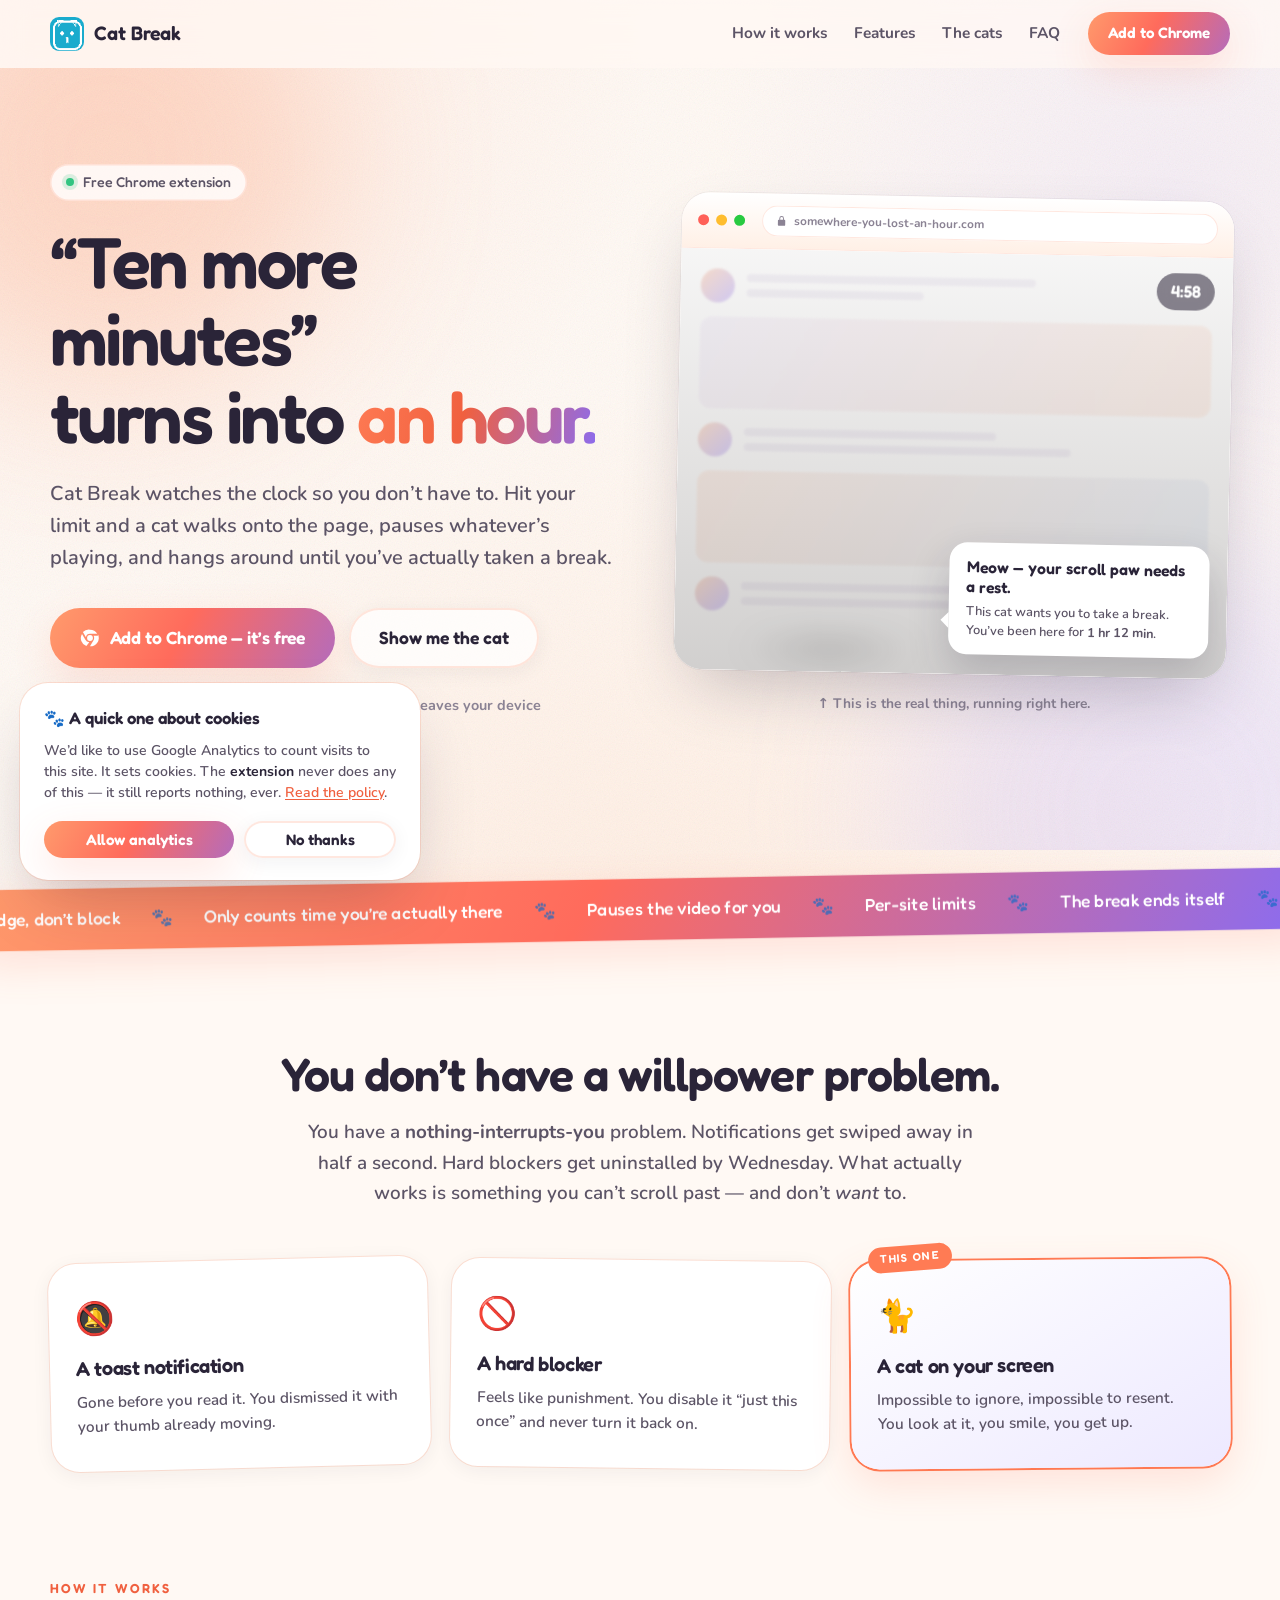
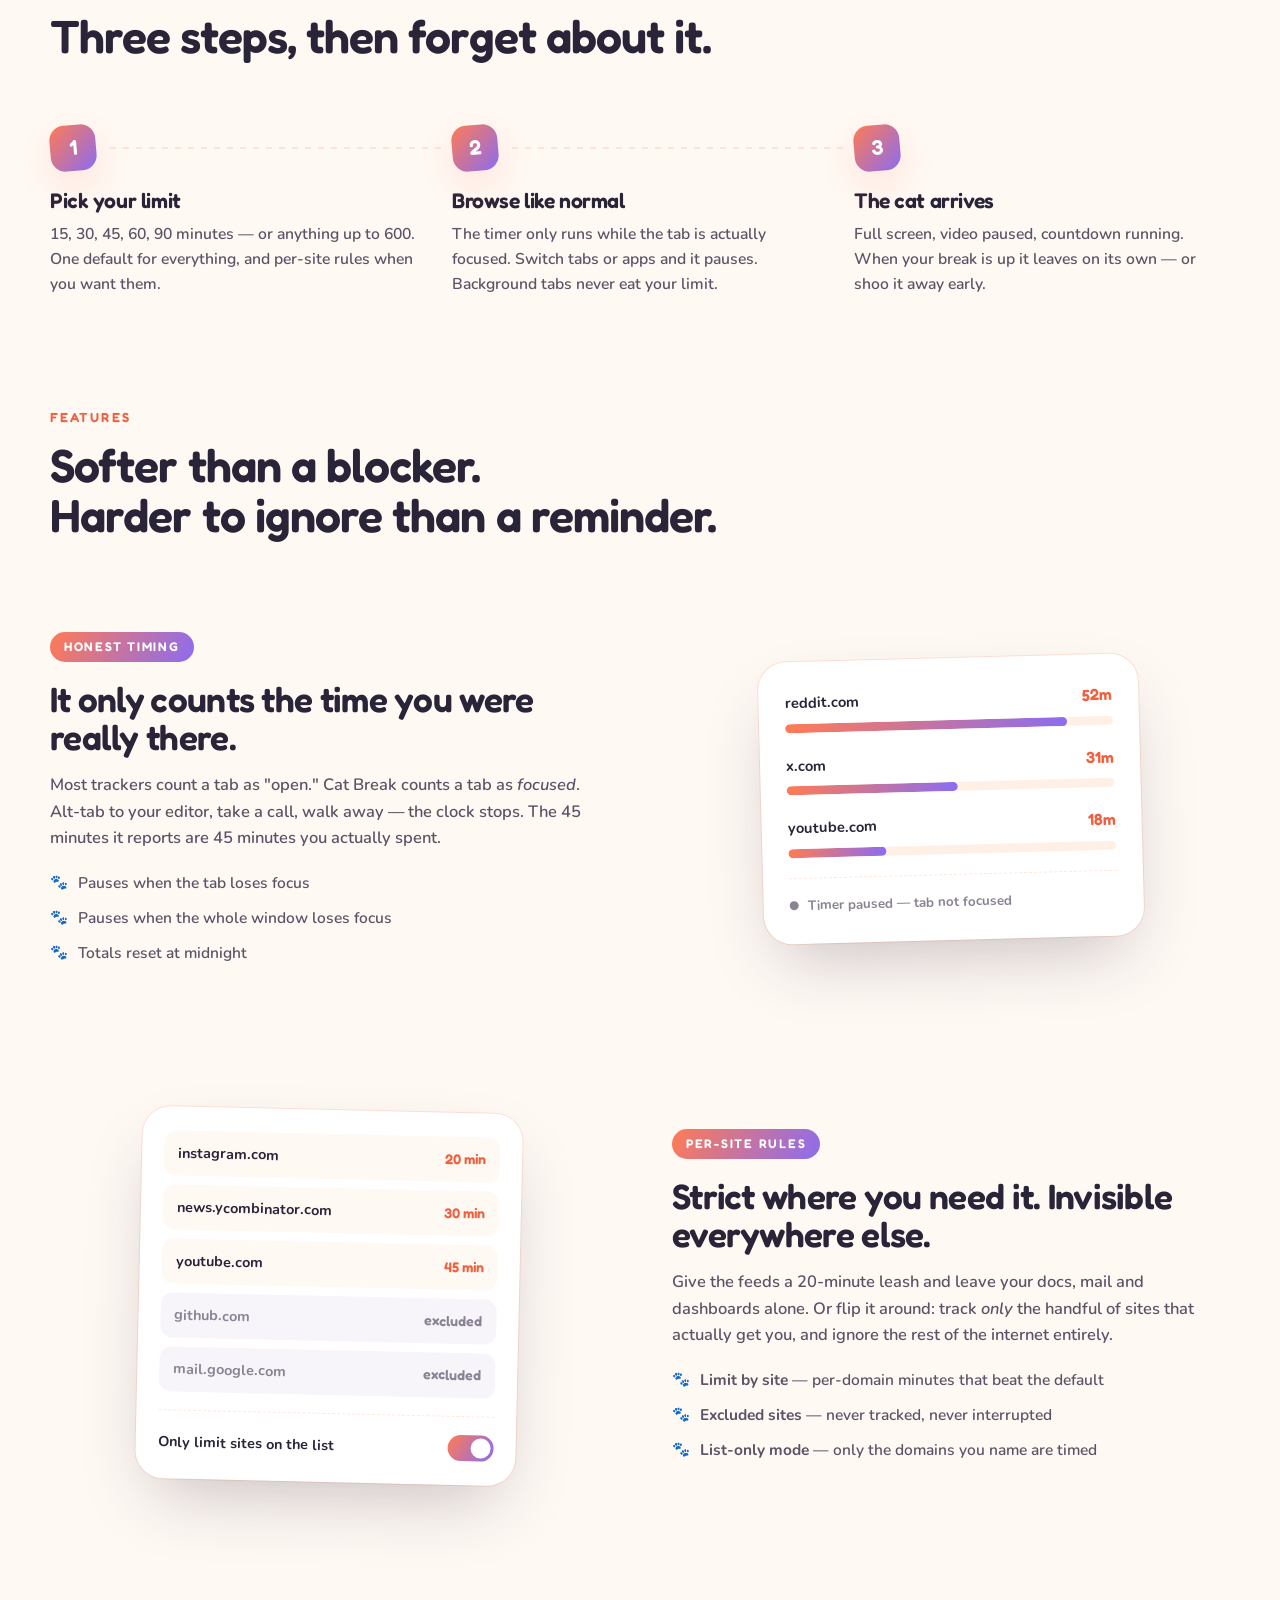
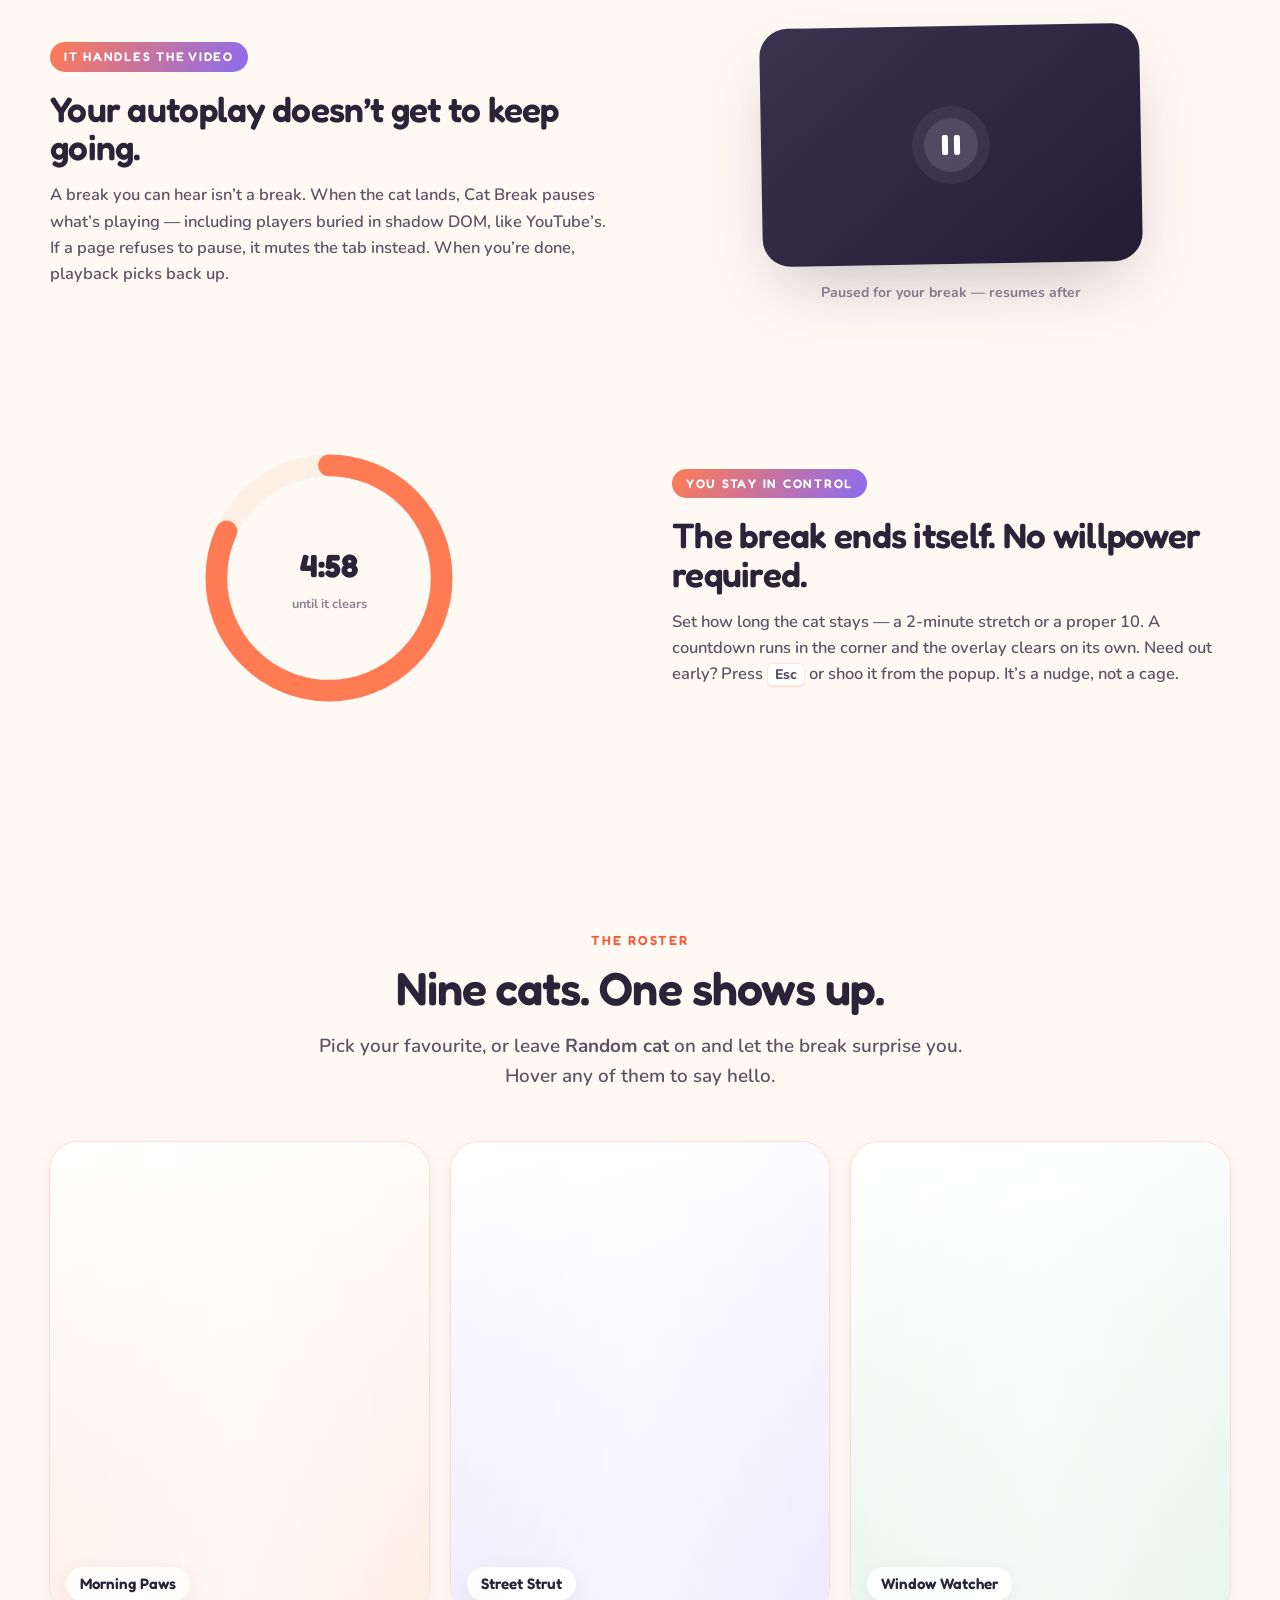
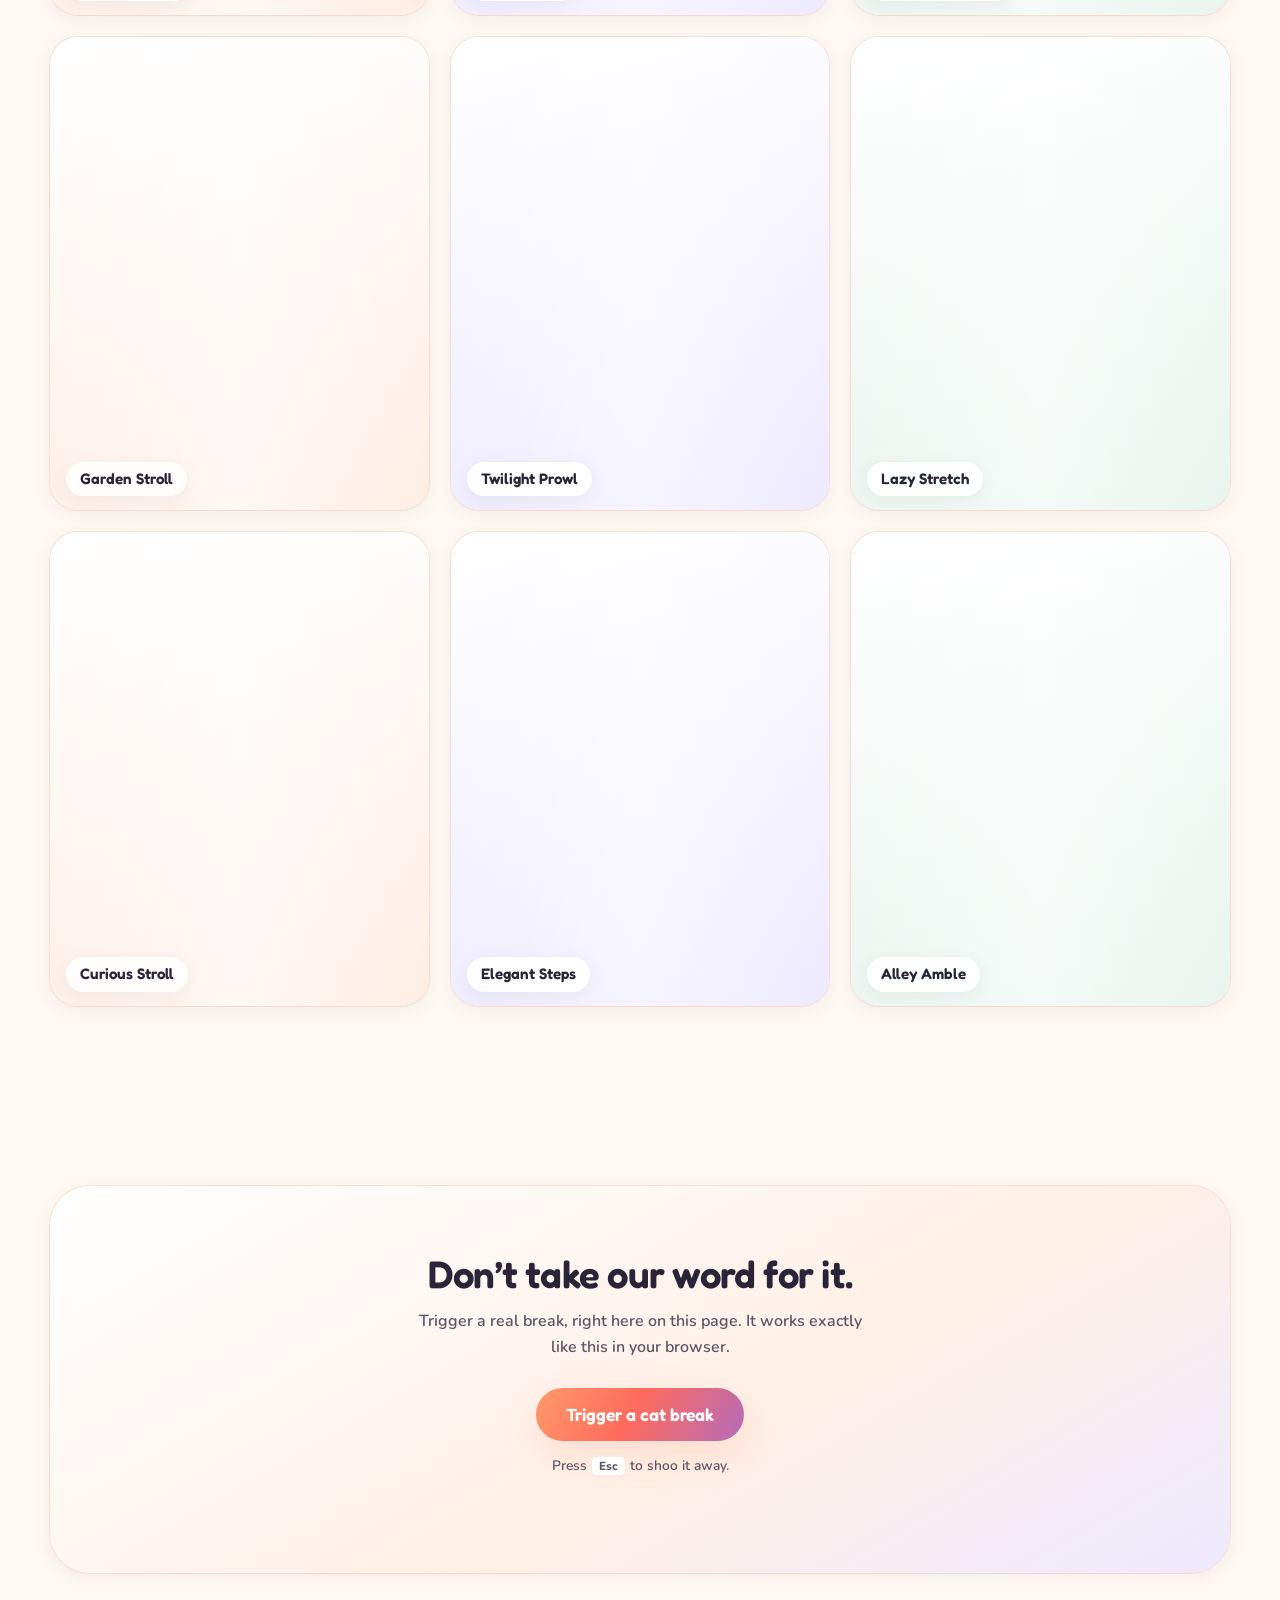
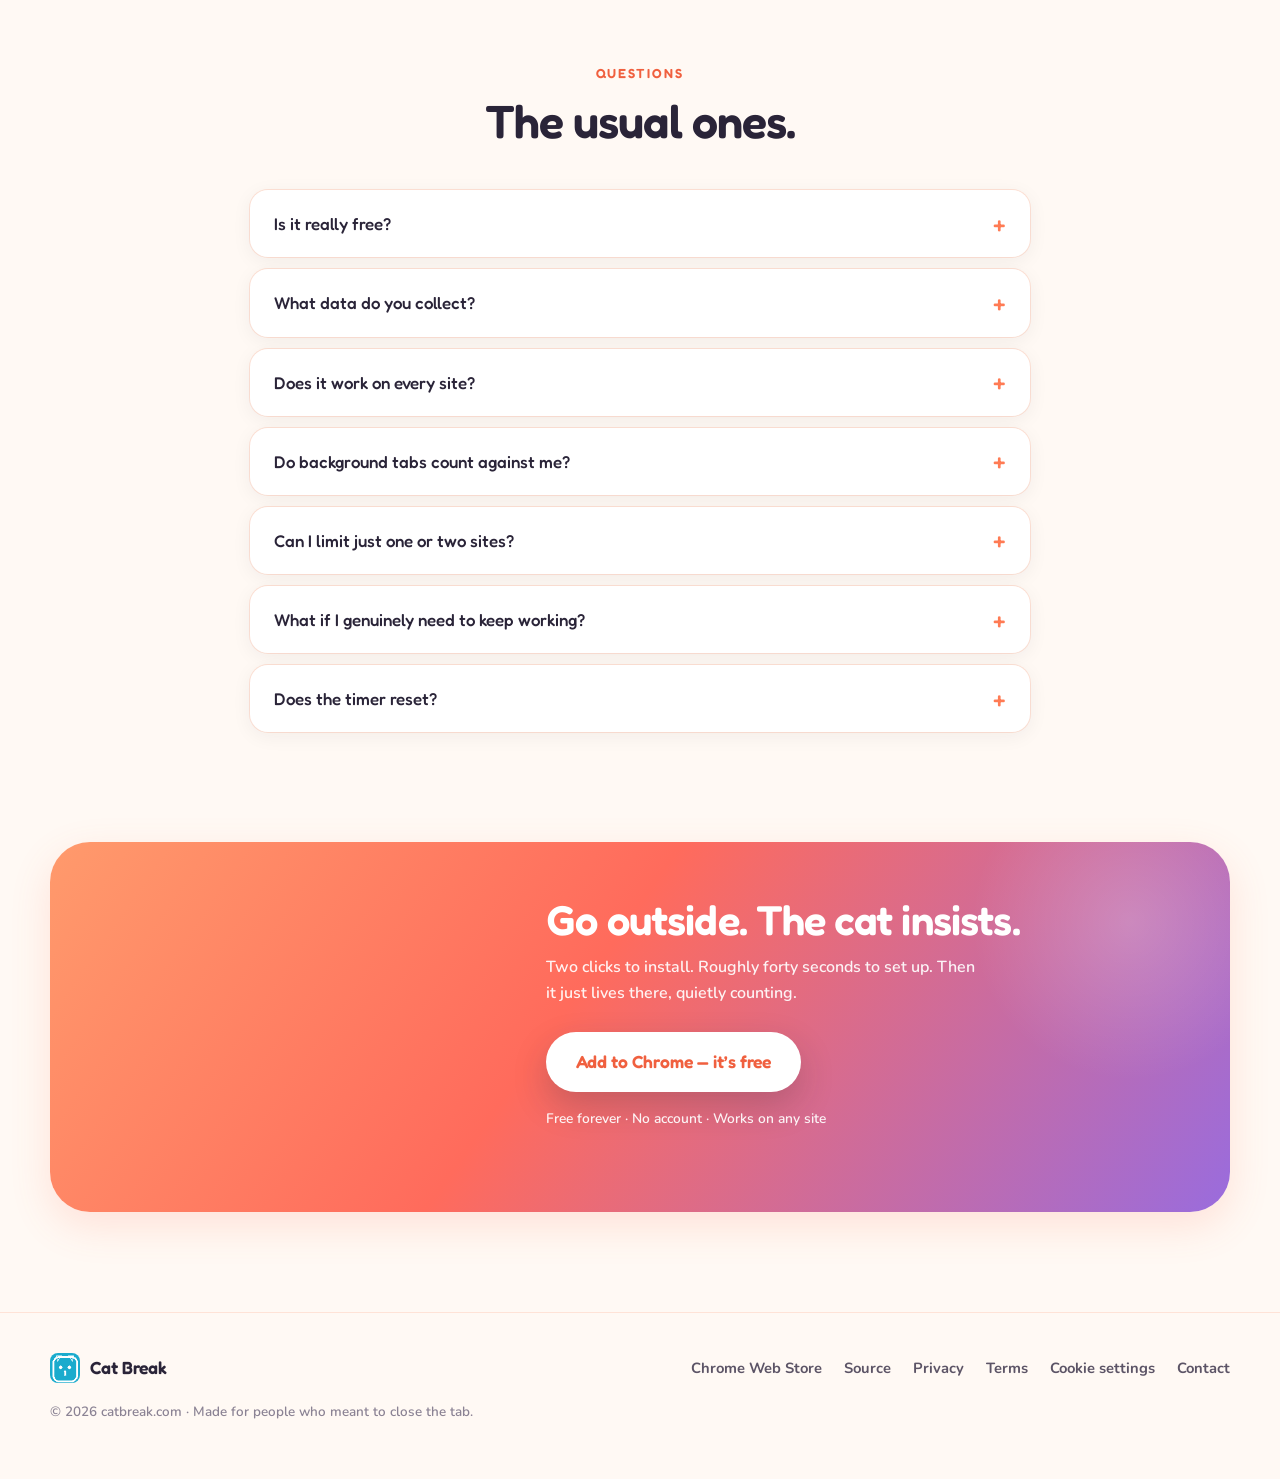
==== website/index.html @ a41430d1 "feat(website): gate Google Analytics behind cookie consent GA no longer loads on page load. consent." ====
<!DOCTYPE html>
<html lang="en">
<head>
<meta charset="utf-8" />
<meta name="viewport" content="width=device-width, initial-scale=1" />
<title>Cat Break — a cat interrupts your doomscroll</title>
<meta name="description" content="Free Chrome extension. When you've been on a site too long, a cat walks onto the page, pauses the video, and stays until you've taken a real break. No account, no ads, nothing leaves your device." />
<!-- www is the host that serves 200; the apex 308-redirects to it. Canonical and
     og:url must name the URL that actually resolves, or the signals split. -->
<link rel="canonical" href="https://www.catbreak.com/" />

<meta property="og:type" content="website" />
<meta property="og:url" content="https://www.catbreak.com/" />
<meta property="og:site_name" content="Cat Break" />
<meta property="og:title" content="Cat Break — a cat interrupts your doomscroll" />
<meta property="og:description" content="Hit your time limit and a cat takes over the tab. Works on any site, not just social. Free Chrome extension. Nothing leaves your device." />
<meta property="og:image" content="https://www.catbreak.com/og.jpg" />
<meta property="og:image:width" content="1200" />
<meta property="og:image:height" content="630" />
<meta property="og:image:alt" content="A cat standing in a browser window asking you to take a break." />
<meta name="twitter:card" content="summary_large_image" />
<meta name="twitter:title" content="Cat Break — a cat interrupts your doomscroll" />
<meta name="twitter:description" content="Hit your time limit and a cat takes over the tab. Works on any site, not just social." />
<meta name="twitter:image" content="https://www.catbreak.com/og.jpg" />

<link rel="icon" href="icons/icon-32.png" sizes="32x32" />
<link rel="icon" href="icons/icon-128.png" sizes="128x128" />
<link rel="apple-touch-icon" href="icons/icon-128.png" />

<link rel="preconnect" href="https://fonts.googleapis.com" />
<link rel="preconnect" href="https://fonts.gstatic.com" crossorigin />
<link rel="preconnect" href="https://pozytitruvcthhfvpqic.supabase.co" crossorigin />
<link href="https://fonts.googleapis.com/css2?family=Fredoka:wght@400;500;600;700&family=Nunito:ital,wght@0,400;0,600;0,700;0,800;1,600&display=swap" rel="stylesheet" />
<link rel="stylesheet" href="styles.css" />

<!-- Google Analytics is loaded by consent.js, and ONLY after the visitor allows it.
     Nothing is set on first paint. Measures catbreak.com only — the extension
     still reports nothing anywhere. See privacy.html. -->
<script src="consent.js"></script>

<script type="application/ld+json">
{
  "@context": "https://schema.org",
  "@type": "SoftwareApplication",
  "name": "Cat Break",
  "alternateName": "Cat Break — Website Time Limit",
  "applicationCategory": "BrowserApplication",
  "applicationSubCategory": "Productivity",
  "operatingSystem": "Chrome",
  "description": "Free Chrome extension that tracks active time per website and plays a full-screen cat video when you reach your limit. Unlike social-media-only blockers, Cat Break works on any http or https site, with per-site time limits, exclusions, and a list-only mode. No account, no ads, and no data leaves your device.",
  "url": "https://www.catbreak.com/",
  "downloadUrl": "https://chromewebstore.google.com/detail/cat-break/lnmigkmapjkmfpnjlhnmdkihpnlihagh",
  "installUrl": "https://chromewebstore.google.com/detail/cat-break/lnmigkmapjkmfpnjlhnmdkihpnlihagh",
  "isAccessibleForFree": true,
  "license": "https://opensource.org/licenses/MIT",
  "featureList": [
    "Works on any http or https website, not only social media",
    "Per-site time limits that override the global default",
    "Excluded sites that are never tracked or interrupted",
    "List-only mode — time just the domains you name",
    "Counts only active, focused tab time",
    "Pauses playing video, including shadow-DOM players like YouTube",
    "Auto-dismissing break with an on-screen countdown",
    "Nine cat videos with an optional random cat per break"
  ],
  "offers": { "@type": "Offer", "price": "0", "priceCurrency": "USD" }
}
</script>

<script type="application/ld+json">
{
  "@context": "https://schema.org",
  "@type": "FAQPage",
  "mainEntity": [
    {
      "@type": "Question",
      "name": "Is Cat Break really free?",
      "acceptedAnswer": { "@type": "Answer", "text": "Yes. No account, no ads, no paid tier, no upsell. It is MIT-licensed and the source is on GitHub." }
    },
    {
      "@type": "Question",
      "name": "What data does Cat Break collect?",
      "acceptedAnswer": { "@type": "Answer", "text": "The extension collects nothing. Settings and daily totals live in chrome.storage on your own machine, with no server, no account, no sync and no analytics. The only thing it fetches is the cat video itself. The catbreak.com website is separate and uses Google Analytics to count visits; that applies to the marketing site only and never to your browsing inside the extension." }
    },
    {
      "@type": "Question",
      "name": "Does Cat Break work on every site?",
      "acceptedAnswer": { "@type": "Answer", "text": "Any normal http or https page. Unlike extensions that only cover a fixed list of social networks, Cat Break can time any website you visit. Chrome internal pages such as chrome:// are off-limits to every extension." }
    },
    {
      "@type": "Question",
      "name": "Do background tabs count against my limit?",
      "acceptedAnswer": { "@type": "Answer", "text": "No. The timer only runs while that tab is the active, focused one. Leave twelve tabs open and only the one you are looking at counts." }
    },
    {
      "@type": "Question",
      "name": "Can I limit just one or two sites?",
      "acceptedAnswer": { "@type": "Answer", "text": "Yes. Add them under Limit by site and turn on 'Only limit sites on the list below'. Everything else is then ignored completely." }
    },
    {
      "@type": "Question",
      "name": "What if I need to keep working when the cat appears?",
      "acceptedAnswer": { "@type": "Answer", "text": "Press Esc or hit Shoo in the popup and it is gone. Cat Break is a speed bump, not a lock." }
    },
    {
      "@type": "Question",
      "name": "Does the timer reset?",
      "acceptedAnswer": { "@type": "Answer", "text": "Every day at midnight. After a break finishes, that site's clock also starts fresh." }
    }
  ]
}
</script>

<!-- NOTE: do not paste Google's default gtag.js snippet here. It loads GA on page
     load, which bypasses the consent banner entirely. consent.js (above) injects
     the exact same tag, but only after the visitor allows it. -->
</head>
<body>
<div class="grain" aria-hidden="true"></div>

<a class="skip-link" href="#main">Skip to content</a>

<!-- ─── Nav ───────────────────────────────────────────────────────────────── -->
<header class="nav" id="nav">
  <div class="shell nav-inner">
    <a class="brand" href="#top">
      <img src="icons/icon-48.png" alt="" width="34" height="34" />
      <span>Cat&nbsp;Break</span>
    </a>
    <nav class="nav-links" aria-label="Primary">
      <a href="#how">How it works</a>
      <a href="#features">Features</a>
      <a href="#cats">The cats</a>
      <a href="#faq">FAQ</a>
    </nav>
    <a class="btn btn-primary btn-sm" href="https://chromewebstore.google.com/detail/cat-break/lnmigkmapjkmfpnjlhnmdkihpnlihagh" target="_blank" rel="noopener">
      Add to Chrome
    </a>
  </div>
</header>

<main id="main">

<!-- ─── Hero ──────────────────────────────────────────────────────────────── -->
<section class="hero" id="top">
  <div class="blob blob-1" aria-hidden="true"></div>
  <div class="blob blob-2" aria-hidden="true"></div>

  <div class="shell hero-grid">
    <div class="hero-copy">
      <p class="eyebrow reveal" style="--d:0ms">
        <span class="dot"></span> Free Chrome extension
      </p>

      <h1 class="reveal" style="--d:60ms">
        “Ten more minutes”<br />
        turns into <em>an hour.</em>
      </h1>

      <p class="lede reveal" style="--d:140ms">
        Cat Break watches the clock so you don’t have to. Hit your limit and a cat
        walks onto the page, pauses whatever’s playing, and hangs around until
        you’ve actually taken a break.
      </p>

      <div class="cta-row reveal" style="--d:220ms">
        <a class="btn btn-primary btn-lg" href="https://chromewebstore.google.com/detail/cat-break/lnmigkmapjkmfpnjlhnmdkihpnlihagh" target="_blank" rel="noopener">
          <svg viewBox="0 0 24 24" width="20" height="20" aria-hidden="true"><path fill="currentColor" d="M12 2a10 10 0 0 1 8.66 5H12a5 5 0 0 0-4.9 4.02L3.5 4.9A10 10 0 0 1 12 2Zm9.5 5.53A10 10 0 0 1 12 22l4.06-7.03A4.98 4.98 0 0 0 17 12a4.98 4.98 0 0 0-.72-2.58h5.22ZM2.4 7.06 6.46 14.1A5 5 0 0 0 11.2 17l-3.6 4.6A10 10 0 0 1 2.4 7.06ZM12 8.5a3.5 3.5 0 1 1 0 7 3.5 3.5 0 0 1 0-7Z"/></svg>
          Add to Chrome — it’s free
        </a>
        <button class="btn btn-ghost btn-lg" type="button" data-demo-trigger>
          Show me the cat
        </button>
      </div>

      <ul class="trust reveal" style="--d:300ms">
        <li>No account</li>
        <li>No ads</li>
        <li>Your browsing never leaves your device</li>
        <li>Open source</li>
      </ul>
    </div>

    <!-- Browser mockup: a real cat, chroma-keyed, walking over a fake feed -->
    <div class="hero-stage reveal" style="--d:200ms">
      <div class="browser" role="img" aria-label="A browser window with a cat standing over the page, asking you to take a break">
        <div class="browser-bar">
          <span class="tl tl-r"></span><span class="tl tl-y"></span><span class="tl tl-g"></span>
          <div class="omnibox"><svg viewBox="0 0 24 24" width="11" height="11" aria-hidden="true"><path fill="currentColor" d="M12 1a5 5 0 0 1 5 5v3h1a2 2 0 0 1 2 2v9a2 2 0 0 1-2 2H6a2 2 0 0 1-2-2v-9a2 2 0 0 1 2-2h1V6a5 5 0 0 1 5-5Zm3 8V6a3 3 0 1 0-6 0v3h6Z"/></svg> somewhere-you-lost-an-hour.com</div>
        </div>
        <div class="browser-body">
          <div class="feed" aria-hidden="true">
            <div class="fpost"><div class="fav"></div><div class="flines"><i style="width:62%"></i><i style="width:38%"></i></div></div>
            <div class="fmedia"></div>
            <div class="fpost"><div class="fav"></div><div class="flines"><i style="width:54%"></i><i style="width:70%"></i></div></div>
            <div class="fmedia fmedia-2"></div>
            <div class="fpost"><div class="fav"></div><div class="flines"><i style="width:46%"></i><i style="width:60%"></i></div></div>
          </div>

          <div class="overlay-scrim" aria-hidden="true"></div>

          <div class="hero-timer" aria-hidden="true">4:58</div>

          <div class="cat-slot" data-cat="cat-curious-stroll.mp4" data-hero="true">
            <canvas class="cat-canvas"></canvas>
            <div class="cat-shadow"></div>
          </div>

          <div class="speech">
            <p class="speech-title">Meow — your scroll paw needs a rest.</p>
            <p class="speech-body">This cat wants you to take a break. You’ve been here for <strong>1 hr 12 min</strong>.</p>
          </div>
        </div>
      </div>
      <p class="stage-note">↑ This is the real thing, running right here.</p>
    </div>
  </div>
</section>

<!-- ─── Marquee ───────────────────────────────────────────────────────────── -->
<div class="marquee" aria-hidden="true">
  <div class="marquee-track">
    <span>Nudge, don’t block</span><span class="sep">🐾</span>
    <span>Only counts time you’re actually there</span><span class="sep">🐾</span>
    <span>Pauses the video for you</span><span class="sep">🐾</span>
    <span>Per-site limits</span><span class="sep">🐾</span>
    <span>The break ends itself</span><span class="sep">🐾</span>
    <span>Nudge, don’t block</span><span class="sep">🐾</span>
    <span>Only counts time you’re actually there</span><span class="sep">🐾</span>
    <span>Pauses the video for you</span><span class="sep">🐾</span>
    <span>Per-site limits</span><span class="sep">🐾</span>
    <span>The break ends itself</span><span class="sep">🐾</span>
  </div>
</div>

<!-- ─── Problem ───────────────────────────────────────────────────────────── -->
<section class="problem">
  <div class="shell problem-inner">
    <h2 class="section-title">You don’t have a willpower problem.</h2>
    <p class="section-lede">
      You have a <strong>nothing-interrupts-you</strong> problem. Notifications get swiped
      away in half a second. Hard blockers get uninstalled by Wednesday. What actually
      works is something you can’t scroll past — and don’t <em>want</em> to.
    </p>
    <div class="problem-cards">
      <article class="pcard pcard-a">
        <span class="pc-emoji">🔕</span>
        <h3>A toast notification</h3>
        <p>Gone before you read it. You dismissed it with your thumb already moving.</p>
      </article>
      <article class="pcard pcard-b">
        <span class="pc-emoji">🚫</span>
        <h3>A hard blocker</h3>
        <p>Feels like punishment. You disable it “just this once” and never turn it back on.</p>
      </article>
      <article class="pcard pcard-c is-win">
        <span class="pc-emoji">🐈</span>
        <h3>A cat on your screen</h3>
        <p>Impossible to ignore, impossible to resent. You look at it, you smile, you get up.</p>
      </article>
    </div>
  </div>
</section>

<!-- ─── How it works ──────────────────────────────────────────────────────── -->
<section class="how" id="how">
  <div class="shell">
    <p class="kicker">How it works</p>
    <h2 class="section-title">Three steps, then forget about it.</h2>

    <ol class="steps">
      <li class="step">
        <span class="step-num">1</span>
        <h3>Pick your limit</h3>
        <p>15, 30, 45, 60, 90 minutes — or anything up to 600. One default for everything, and per-site rules when you want them.</p>
      </li>
      <li class="step">
        <span class="step-num">2</span>
        <h3>Browse like normal</h3>
        <p>The timer only runs while the tab is actually focused. Switch tabs or apps and it pauses. Background tabs never eat your limit.</p>
      </li>
      <li class="step">
        <span class="step-num">3</span>
        <h3>The cat arrives</h3>
        <p>Full screen, video paused, countdown running. When your break is up it leaves on its own — or shoo it away early.</p>
      </li>
    </ol>
  </div>
</section>

<!-- ─── Feature banners ───────────────────────────────────────────────────── -->
<section class="features" id="features">
  <div class="shell">
    <p class="kicker">Features</p>
    <h2 class="section-title">Softer than a blocker.<br />Harder to ignore than a reminder.</h2>
  </div>

  <div class="shell fbanner">
    <div class="fb-copy">
      <span class="fb-tag">Honest timing</span>
      <h3>It only counts the time you were really there.</h3>
      <p>
        Most trackers count a tab as "open." Cat Break counts a tab as <em>focused</em>.
        Alt-tab to your editor, take a call, walk away — the clock stops. The 45 minutes
        it reports are 45 minutes you actually spent.
      </p>
      <ul class="fb-list">
        <li>Pauses when the tab loses focus</li>
        <li>Pauses when the whole window loses focus</li>
        <li>Totals reset at midnight</li>
      </ul>
    </div>
    <div class="fb-art">
      <div class="timecard">
        <div class="tc-row"><span class="tc-site">reddit.com</span><span class="tc-time">52m</span></div>
        <div class="tc-bar"><i style="width:86%"></i></div>
        <div class="tc-row"><span class="tc-site">x.com</span><span class="tc-time">31m</span></div>
        <div class="tc-bar"><i style="width:52%"></i></div>
        <div class="tc-row"><span class="tc-site">youtube.com</span><span class="tc-time">18m</span></div>
        <div class="tc-bar"><i style="width:30%"></i></div>
        <div class="tc-foot"><span class="pulse"></span> Timer paused — tab not focused</div>
      </div>
    </div>
  </div>

  <div class="shell fbanner fbanner-flip">
    <div class="fb-copy">
      <span class="fb-tag">Per-site rules</span>
      <h3>Strict where you need it. Invisible everywhere else.</h3>
      <p>
        Give the feeds a 20-minute leash and leave your docs, mail and dashboards alone.
        Or flip it around: track <em>only</em> the handful of sites that actually get you,
        and ignore the rest of the internet entirely.
      </p>
      <ul class="fb-list">
        <li><strong>Limit by site</strong> — per-domain minutes that beat the default</li>
        <li><strong>Excluded sites</strong> — never tracked, never interrupted</li>
        <li><strong>List-only mode</strong> — only the domains you name are timed</li>
      </ul>
    </div>
    <div class="fb-art">
      <div class="rulecard">
        <div class="rule"><span class="rd">instagram.com</span><span class="rm">20 min</span></div>
        <div class="rule"><span class="rd">news.ycombinator.com</span><span class="rm">30 min</span></div>
        <div class="rule"><span class="rd">youtube.com</span><span class="rm">45 min</span></div>
        <div class="rule rule-off"><span class="rd">github.com</span><span class="rm">excluded</span></div>
        <div class="rule rule-off"><span class="rd">mail.google.com</span><span class="rm">excluded</span></div>
        <label class="switch">
          <span>Only limit sites on the list</span>
          <span class="track" aria-hidden="true"><i></i></span>
        </label>
      </div>
    </div>
  </div>

  <div class="shell fbanner">
    <div class="fb-copy">
      <span class="fb-tag">It handles the video</span>
      <h3>Your autoplay doesn’t get to keep going.</h3>
      <p>
        A break you can hear isn’t a break. When the cat lands, Cat Break pauses what’s
        playing — including players buried in shadow DOM, like YouTube’s. If a page
        refuses to pause, it mutes the tab instead. When you’re done, playback picks
        back up.
      </p>
    </div>
    <div class="fb-art">
      <div class="pausecard">
        <div class="pc-screen">
          <span class="pc-pause"></span>
        </div>
        <p class="pc-cap">Paused for your break — resumes after</p>
      </div>
    </div>
  </div>

  <div class="shell fbanner fbanner-flip">
    <div class="fb-copy">
      <span class="fb-tag">You stay in control</span>
      <h3>The break ends itself. No willpower required.</h3>
      <p>
        Set how long the cat stays — a 2-minute stretch or a proper 10. A countdown runs
        in the corner and the overlay clears on its own. Need out early? Press
        <kbd>Esc</kbd> or shoo it from the popup. It’s a nudge, not a cage.
      </p>
    </div>
    <div class="fb-art">
      <div class="ringwrap">
        <svg class="ring" viewBox="0 0 120 120" aria-hidden="true">
          <circle class="ring-bg" cx="60" cy="60" r="52" />
          <circle class="ring-fg" cx="60" cy="60" r="52" />
        </svg>
        <div class="ring-label"><strong>4:58</strong><span>until it clears</span></div>
      </div>
    </div>
  </div>
</section>

<!-- ─── Cat gallery ───────────────────────────────────────────────────────── -->
<section class="cats" id="cats">
  <div class="shell">
    <p class="kicker">The roster</p>
    <h2 class="section-title">Nine cats. One shows up.</h2>
    <p class="section-lede center">
      Pick your favourite, or leave <strong>Random cat</strong> on and let the break
      surprise you. Hover any of them to say hello.
    </p>

    <!-- Rendered in HTML, not injected by JS: the cat names are the only place the
         roster is stated in text, and a crawler that doesn't run scripts must still
         see them. app.js hydrates these cards rather than creating them. -->
    <div class="cat-grid" id="catGrid">
      <div class="cat-card" data-cat="cat-morning-paws.mp4"><canvas class="cat-canvas"></canvas><span class="cat-name">Morning Paws</span></div>
      <div class="cat-card" data-cat="cat-street-strut.mp4"><canvas class="cat-canvas"></canvas><span class="cat-name">Street Strut</span></div>
      <div class="cat-card" data-cat="cat-window-watcher.mp4"><canvas class="cat-canvas"></canvas><span class="cat-name">Window Watcher</span></div>
      <div class="cat-card" data-cat="cat-garden-stroll.mp4"><canvas class="cat-canvas"></canvas><span class="cat-name">Garden Stroll</span></div>
      <div class="cat-card" data-cat="cat-twilight-prowl.mp4"><canvas class="cat-canvas"></canvas><span class="cat-name">Twilight Prowl</span></div>
      <div class="cat-card" data-cat="cat-lazy-stretch.mp4"><canvas class="cat-canvas"></canvas><span class="cat-name">Lazy Stretch</span></div>
      <div class="cat-card" data-cat="cat-curious-stroll.mp4"><canvas class="cat-canvas"></canvas><span class="cat-name">Curious Stroll</span></div>
      <div class="cat-card" data-cat="cat-elegant-steps.mp4"><canvas class="cat-canvas"></canvas><span class="cat-name">Elegant Steps</span></div>
      <div class="cat-card" data-cat="cat-alley-amble.mp4"><canvas class="cat-canvas"></canvas><span class="cat-name">Alley Amble</span></div>
    </div>
  </div>
</section>

<!-- ─── Try it ────────────────────────────────────────────────────────────── -->
<section class="tryit">
  <div class="shell tryit-inner">
    <h2>Don’t take our word for it.</h2>
    <p>Trigger a real break, right here on this page. It works exactly like this in your browser.</p>
    <button class="btn btn-primary btn-lg" type="button" data-demo-trigger>Trigger a cat break</button>
    <p class="tryit-note">Press <kbd>Esc</kbd> to shoo it away.</p>
  </div>
</section>

<!-- ─── FAQ ───────────────────────────────────────────────────────────────── -->
<section class="faq" id="faq">
  <div class="shell faq-inner">
    <p class="kicker">Questions</p>
    <h2 class="section-title">The usual ones.</h2>

    <div class="faq-list">
      <details>
        <summary>Is it really free?</summary>
        <p>Yes. No account, no ads, no paid tier, no upsell. It’s MIT-licensed and the source is on GitHub.</p>
      </details>
      <details>
        <summary>What data do you collect?</summary>
        <p><strong>The extension collects nothing.</strong> Settings and daily totals live in <code>chrome.storage</code> on your own machine — no server, no account, no sync, no analytics. The only thing it fetches is the cat video itself.</p>
        <p><strong>This website is separate.</strong> catbreak.com uses Google Analytics to count visits and see which pages people read. That’s the marketing site only — it has no connection to the extension, which never reports your browsing anywhere. Details in the <a href="privacy.html">privacy policy</a>.</p>
      </details>
      <details>
        <summary>Does it work on every site?</summary>
        <p>Any normal <code>http</code> or <code>https</code> page. Chrome’s internal pages (<code>chrome://</code>, the Web Store) are off-limits to every extension, including this one.</p>
      </details>
      <details>
        <summary>Do background tabs count against me?</summary>
        <p>No. The timer only runs while that tab is the active, focused one. Leave twelve tabs open — only the one you’re looking at counts.</p>
      </details>
      <details>
        <summary>Can I limit just one or two sites?</summary>
        <p>Yes. Add them under <strong>Limit by site</strong> and turn on <strong>Only limit sites on the list below</strong>. Everything else is then ignored completely.</p>
      </details>
      <details>
        <summary>What if I genuinely need to keep working?</summary>
        <p>Press <kbd>Esc</kbd> or hit <strong>Shoo</strong> in the popup and it’s gone. Cat Break is a speed bump, not a lock. That’s the whole point.</p>
      </details>
      <details>
        <summary>Does the timer reset?</summary>
        <p>Every day at midnight. After a break finishes, that site’s clock also starts fresh.</p>
      </details>
    </div>
  </div>
</section>

<!-- ─── Final CTA ─────────────────────────────────────────────────────────── -->
<section class="final">
  <div class="shell final-inner">
    <div class="final-cat" data-cat="cat-lazy-stretch.mp4">
      <canvas class="cat-canvas"></canvas>
    </div>
    <div class="final-copy">
      <h2>Go outside. The cat insists.</h2>
      <p>Two clicks to install. Roughly forty seconds to set up. Then it just lives there, quietly counting.</p>
      <a class="btn btn-primary btn-lg" href="https://chromewebstore.google.com/detail/cat-break/lnmigkmapjkmfpnjlhnmdkihpnlihagh" target="_blank" rel="noopener">
        Add to Chrome — it’s free
      </a>
      <p class="final-note">Free forever · No account · Works on any site</p>
    </div>
  </div>
</section>

</main>

<footer class="footer">
  <div class="shell footer-inner">
    <div class="footer-brand">
      <img src="icons/icon-48.png" alt="" width="30" height="30" />
      <span>Cat Break</span>
    </div>
    <nav class="footer-links" aria-label="Footer">
      <a href="https://chromewebstore.google.com/detail/cat-break/lnmigkmapjkmfpnjlhnmdkihpnlihagh" target="_blank" rel="noopener">Chrome Web Store</a>
      <a href="https://github.com/parthbhodia/gatekeep-lock-chrome-extension" target="_blank" rel="noopener">Source</a>
      <a href="privacy.html">Privacy</a>
      <a href="terms.html">Terms</a>
      <a href="#" data-cookie-settings>Cookie settings</a>
      <a href="mailto:parthbhodia08@gmail.com?subject=Cat%20Break">Contact</a>
    </nav>
    <p class="footer-legal">© <span id="year">2026</span> catbreak.com · Made for people who meant to close the tab.</p>
  </div>
</footer>

<!-- ─── Live demo overlay (mirrors the extension) ─────────────────────────── -->
<div class="demo" id="demo" hidden>
  <div class="demo-scrim"></div>
  <div class="demo-timer" id="demoTimer">0:20</div>
  <div class="demo-cat" data-cat="">
    <canvas class="cat-canvas"></canvas>
    <div class="cat-shadow"></div>
  </div>
  <div class="demo-card" role="dialog" aria-modal="true" aria-labelledby="demoTitle">
    <button class="demo-close" id="demoClose" aria-label="Shoo the cat away">×</button>
    <p class="demo-title" id="demoTitle">Meow — your scroll paw needs a rest.</p>
    <p class="demo-body">This cat wants you to take a break. You’ve been on <strong>catbreak.com</strong> for <strong>1 hr 12 min</strong>.</p>
    <p class="demo-hint">Press <kbd>Esc</kbd> to shoo · this is a demo of the real extension</p>
  </div>
</div>

<script src="app.js"></script>
</body>
</html>
---- website/styles.css ----
/* Cat Break — catbreak.com
   Aesthetic: warm paper, sticker-book cards, coral→lilac gradients.
   Palette and type mirror the extension popup so the site and product feel like one thing. */

*, *::before, *::after { box-sizing: border-box; margin: 0; padding: 0; }

:root {
  --cream: #fff9f4;
  --cream-deep: #fff0e6;
  --paper: #fffdfb;
  --ink: #2a2438;
  --ink-soft: #5c5466;
  --muted: #8b8394;
  --coral: #ff7b54;
  --coral-deep: #f0603f;
  --peach: #ffc9a8;
  --lilac: #b8a9ff;
  --lilac-soft: #ede9ff;
  --card: #ffffff;
  --card-edge: rgba(255, 147, 112, 0.22);

  --shadow-soft: 0 4px 20px rgba(42, 36, 56, 0.06);
  --shadow-lift: 0 14px 40px rgba(255, 107, 74, 0.16);
  --shadow-deep: 0 30px 70px -20px rgba(42, 36, 56, 0.28);

  --r-sm: 12px;
  --r-md: 18px;
  --r-lg: 28px;
  --r-xl: 40px;
  --pill: 999px;

  --display: "Fredoka", "Nunito", system-ui, sans-serif;
  --body: "Nunito", system-ui, sans-serif;

  --shell: 1180px;
  --nav-h: 68px;
}

html {
  scroll-behavior: smooth;
  scroll-padding-top: calc(var(--nav-h) + 20px);
  /* `clip`, not `hidden`: the rotated marquee overhangs the viewport, and
     `hidden` here would create a scroll container and break the sticky nav. */
  overflow-x: clip;
}

body {
  font-family: var(--body);
  font-weight: 600;
  color: var(--ink);
  background-color: var(--cream);
  background-image:
    radial-gradient(circle at 8% 6%, rgba(255, 123, 84, 0.10) 0%, transparent 38%),
    radial-gradient(circle at 92% 22%, rgba(184, 169, 255, 0.14) 0%, transparent 34%),
    radial-gradient(circle at 50% 120%, rgba(255, 201, 168, 0.28) 0%, transparent 55%);
  background-attachment: fixed;
  -webkit-font-smoothing: antialiased;
  overflow-x: clip;
  line-height: 1.6;
}

/* Paper grain — the thing that keeps flat cream from looking like a default */
.grain {
  position: fixed;
  inset: 0;
  z-index: 1;
  pointer-events: none;
  opacity: 0.4;
  mix-blend-mode: multiply;
  background-image: url("data:image/svg+xml,%3Csvg xmlns='http://www.w3.org/2000/svg' width='180' height='180'%3E%3Cfilter id='n'%3E%3CfeTurbulence type='fractalNoise' baseFrequency='0.85' numOctaves='3'/%3E%3C/filter%3E%3Crect width='180' height='180' filter='url(%23n)' opacity='0.22'/%3E%3C/svg%3E");
}

.shell { width: min(100% - 40px, var(--shell)); margin-inline: auto; position: relative; z-index: 2; }

img, canvas, svg { display: block; max-width: 100%; }

::selection { background: var(--coral); color: #fff; }

:where(a, button, summary, [tabindex]):focus-visible {
  outline: 3px solid var(--lilac);
  outline-offset: 3px;
  border-radius: 6px;
}

.skip-link {
  position: absolute; left: -999px; top: 8px; z-index: 100;
  background: var(--ink); color: #fff; padding: 10px 16px; border-radius: var(--pill);
  text-decoration: none;
}
.skip-link:focus { left: 20px; }

kbd {
  font-family: var(--body);
  font-size: 0.85em; font-weight: 800;
  background: #fff; border: 1.5px solid var(--card-edge);
  border-bottom-width: 3px;
  border-radius: 6px; padding: 1px 7px;
}
code {
  font-family: ui-monospace, "SF Mono", Menlo, monospace;
  font-size: 0.88em;
  background: var(--lilac-soft);
  padding: 2px 6px; border-radius: 6px;
}

/* ── Typography ──────────────────────────────────────────────────────────── */

h1, h2, h3 { font-family: var(--display); font-weight: 600; line-height: 1.08; letter-spacing: -0.02em; }

h1 {
  font-size: clamp(2.6rem, 6.4vw, 4.5rem);
  letter-spacing: -0.035em;
}
h1 em {
  font-style: normal;
  background: linear-gradient(105deg, var(--coral) 0%, var(--coral-deep) 45%, #8b6cf0 100%);
  -webkit-background-clip: text; background-clip: text; color: transparent;
  position: relative;
}

.section-title { font-size: clamp(2rem, 4vw, 2.9rem); }
.section-lede {
  font-size: clamp(1.02rem, 1.6vw, 1.18rem);
  color: var(--ink-soft); max-width: 62ch; margin-top: 18px;
}
.section-lede.center { margin-inline: auto; text-align: center; }

.kicker {
  font-family: var(--display);
  font-size: 0.82rem; font-weight: 600;
  text-transform: uppercase; letter-spacing: 0.16em;
  color: var(--coral-deep);
  margin-bottom: 12px;
}

/* ── Buttons ─────────────────────────────────────────────────────────────── */

.btn {
  display: inline-flex; align-items: center; justify-content: center; gap: 10px;
  font-family: var(--display); font-weight: 600;
  border: none; border-radius: var(--pill); cursor: pointer;
  text-decoration: none; white-space: nowrap;
  transition: transform .22s cubic-bezier(.34,1.56,.64,1), box-shadow .22s ease, background .2s ease;
}
.btn-sm { font-size: .95rem; padding: 9px 20px; }
.btn-lg { font-size: 1.1rem; padding: 16px 30px; }

.btn-primary {
  color: #fff;
  background: linear-gradient(118deg, #ff9a6c 0%, #ff6b5c 46%, #8b6cf0 130%);
  box-shadow: var(--shadow-lift);
}
.btn-primary:hover { transform: translateY(-3px) scale(1.02); box-shadow: 0 20px 44px rgba(255, 107, 74, 0.28); }
.btn-primary:active { transform: translateY(-1px) scale(.99); }

.btn-ghost {
  color: var(--ink);
  background: rgba(255,255,255,.75);
  box-shadow: inset 0 0 0 2px var(--card-edge), var(--shadow-soft);
  backdrop-filter: blur(6px);
}
.btn-ghost:hover { transform: translateY(-3px); background: #fff; box-shadow: inset 0 0 0 2px var(--coral), var(--shadow-soft); }

/* ── Nav ─────────────────────────────────────────────────────────────────── */

.nav {
  position: sticky; top: 0; z-index: 50;
  height: var(--nav-h);
  display: flex; align-items: center;
  background: rgba(255, 249, 244, 0.72);
  backdrop-filter: blur(14px) saturate(1.4);
  border-bottom: 1px solid transparent;
  transition: border-color .3s ease, box-shadow .3s ease;
}
.nav.is-stuck { border-bottom-color: var(--card-edge); box-shadow: 0 6px 26px rgba(42,36,56,.05); }

.nav-inner { display: flex; align-items: center; gap: 28px; }

.brand {
  display: flex; align-items: center; gap: 10px;
  font-family: var(--display); font-weight: 600; font-size: 1.22rem;
  color: var(--ink); text-decoration: none;
  margin-right: auto;
}
.brand img { border-radius: 9px; }

.nav-links { display: flex; gap: 26px; }
.nav-links a {
  color: var(--ink-soft); text-decoration: none; font-size: .96rem; font-weight: 700;
  position: relative; padding: 4px 0;
}
.nav-links a::after {
  content: ""; position: absolute; left: 0; right: 100%; bottom: 0; height: 2px;
  background: var(--coral); border-radius: 2px; transition: right .28s ease;
}
.nav-links a:hover { color: var(--ink); }
.nav-links a:hover::after { right: 0; }

/* ── Hero ────────────────────────────────────────────────────────────────── */

.hero { position: relative; padding: clamp(48px, 8vw, 96px) 0 clamp(60px, 8vw, 110px); overflow: hidden; }

.blob { position: absolute; border-radius: 50%; filter: blur(80px); opacity: .5; z-index: 0; }
.blob-1 { width: 460px; height: 460px; background: rgba(255, 154, 108, .5); top: -140px; left: -120px; animation: drift 18s ease-in-out infinite alternate; }
.blob-2 { width: 520px; height: 520px; background: rgba(184, 169, 255, .45); bottom: -220px; right: -140px; animation: drift 22s ease-in-out infinite alternate-reverse; }
@keyframes drift { to { transform: translate(50px, -30px) scale(1.12); } }

.hero-grid {
  display: grid; grid-template-columns: 1.02fr 1fr; gap: clamp(32px, 5vw, 64px);
  align-items: center;
}

.eyebrow {
  display: inline-flex; align-items: center; gap: 9px;
  font-family: var(--display); font-size: .88rem; font-weight: 500;
  color: var(--ink-soft);
  background: rgba(255,255,255,.8);
  box-shadow: inset 0 0 0 1.5px var(--card-edge);
  padding: 7px 16px; border-radius: var(--pill);
  margin-bottom: 22px;
}
.dot { width: 8px; height: 8px; border-radius: 50%; background: #33c481; box-shadow: 0 0 0 4px rgba(51,196,129,.18); }

.lede { font-size: clamp(1.05rem, 1.9vw, 1.25rem); color: var(--ink-soft); max-width: 50ch; margin-top: 22px; }

.cta-row { display: flex; flex-wrap: wrap; gap: 14px; margin-top: 34px; }

.trust {
  list-style: none; display: flex; flex-wrap: wrap; gap: 8px 20px;
  margin-top: 26px; font-size: .9rem; color: var(--muted); font-weight: 700;
}
.trust li { display: flex; align-items: center; gap: 8px; }
.trust li::before { content: "✓"; color: var(--coral); font-weight: 800; }

/* Browser mockup */
.hero-stage { position: relative; }

.browser {
  border-radius: var(--r-lg);
  background: var(--paper);
  box-shadow: var(--shadow-deep), 0 0 0 1px rgba(42,36,56,.05);
  overflow: hidden;
  transform: rotate(1.1deg);
  transition: transform .5s cubic-bezier(.34,1.3,.64,1);
}
.hero-stage:hover .browser { transform: rotate(0deg) translateY(-4px); }

.browser-bar {
  display: flex; align-items: center; gap: 7px;
  padding: 12px 16px;
  background: linear-gradient(180deg, #fff, var(--cream-deep));
  border-bottom: 1px solid var(--card-edge);
}
.tl { width: 11px; height: 11px; border-radius: 50%; }
.tl-r { background: #ff6058; } .tl-y { background: #ffbd2e; } .tl-g { background: #28ca41; }
.omnibox {
  flex: 1; margin-left: 10px;
  display: flex; align-items: center; gap: 7px;
  background: #fff; border-radius: var(--pill);
  padding: 6px 14px; font-size: .74rem; color: var(--muted); font-weight: 700;
  box-shadow: inset 0 0 0 1px var(--card-edge);
}

.browser-body { position: relative; aspect-ratio: 4 / 3.05; background: #fff; overflow: hidden; }

.feed { padding: 20px; display: flex; flex-direction: column; gap: 14px; filter: blur(1.2px); opacity: .5; }
.fpost { display: flex; gap: 12px; align-items: center; }
.fav { width: 34px; height: 34px; border-radius: 50%; background: linear-gradient(135deg, var(--peach), var(--lilac)); flex: none; }
.flines { display: flex; flex-direction: column; gap: 7px; flex: 1; }
.flines i { height: 8px; border-radius: 4px; background: #ece7f2; display: block; }
.fmedia { height: 92px; border-radius: var(--r-sm); background: linear-gradient(120deg, #f4eefb, #ffe8dc); }
.fmedia-2 { background: linear-gradient(120deg, #ffe8dc, #e9f0fb); }

.overlay-scrim { position: absolute; inset: 0; background: linear-gradient(180deg, rgba(26,18,13,.04), rgba(26,18,13,.2)); }

.hero-timer {
  position: absolute; top: 16px; right: 18px; z-index: 3;
  font-family: var(--display); font-size: 1.05rem; font-weight: 600;
  color: #fff; background: rgba(42,36,56,.55);
  backdrop-filter: blur(8px);
  padding: 5px 14px; border-radius: var(--pill);
  font-variant-numeric: tabular-nums;
}

/* Keyed cats are cropped to their alpha bounds, so the canvas aspect ratio differs
   per clip and changes frame to frame. Every cat canvas is therefore absolutely
   positioned inside a sized box: percentage heights do NOT resolve against an
   aspect-ratio parent, so a tall cat would otherwise overflow its card. */
.cat-slot {
  position: absolute; left: 1%; bottom: 0; z-index: 2;
  width: 54%; height: 82%;
  pointer-events: none;
}
.cat-canvas {
  position: absolute; inset: 0;
  width: 100%; height: 100%;
  object-fit: contain; object-position: bottom center;
  filter: drop-shadow(0 24px 40px rgba(0,0,0,.22));
  animation: breathe 3s ease-in-out infinite alternate;
}
@keyframes breathe { from { transform: translateY(0) scale(1); } to { transform: translateY(-8px) scale(1.012); } }

/* Green-screen source — kept in the DOM for reliable autoplay, never shown */
.cat-src {
  position: absolute;
  width: 1px; height: 1px;
  opacity: 0;
  pointer-events: none;
}

.cat-shadow {
  position: absolute; left: 50%; bottom: 2%; width: 60%; height: 9%;
  border-radius: var(--pill);
  background: radial-gradient(ellipse, rgba(0,0,0,.22), transparent 74%);
  transform: translateX(-50%); filter: blur(16px);
}

.speech {
  position: absolute; right: 18px; bottom: 20px; z-index: 4;
  width: min(58%, 260px);
  background: #fff; border-radius: var(--r-md);
  padding: 15px 17px;
  box-shadow: 0 18px 40px rgba(42,36,56,.2);
}
.speech::after {
  content: ""; position: absolute; left: -8px; bottom: 26px;
  border: 8px solid transparent; border-right-color: #fff; border-left: 0;
}
.speech-title { font-family: var(--display); font-size: .98rem; font-weight: 600; line-height: 1.25; margin-bottom: 6px; }
.speech-body { font-size: .8rem; color: var(--ink-soft); line-height: 1.45; }

.stage-note { text-align: center; margin-top: 18px; font-size: .86rem; color: var(--muted); font-weight: 700; }

/* ── Marquee ─────────────────────────────────────────────────────────────── */

.marquee {
  overflow: hidden; padding: 16px 0;
  background: linear-gradient(118deg, #ff9a6c 0%, #ff6b5c 46%, #8b6cf0 100%);
  box-shadow: var(--shadow-lift);
  position: relative; z-index: 2;
  transform: rotate(-1deg) scale(1.04);
  margin: 30px 0 clamp(60px, 9vw, 110px);
}
.marquee-track {
  display: flex; align-items: center; gap: 30px; width: max-content;
  animation: slide 34s linear infinite;
  font-family: var(--display); font-size: 1.05rem; font-weight: 500; color: #fff;
  white-space: nowrap;
}
.marquee .sep { opacity: .7; }
@keyframes slide { to { transform: translateX(-50%); } }

/* ── Problem ─────────────────────────────────────────────────────────────── */

.problem { padding-bottom: clamp(60px, 9vw, 110px); }
.problem-inner { text-align: center; }
.problem .section-lede { margin-inline: auto; }

.problem-cards {
  display: grid; grid-template-columns: repeat(3, 1fr); gap: 22px;
  margin-top: 52px; text-align: left;
}
.pcard {
  background: var(--card); border-radius: var(--r-lg);
  padding: 30px 26px 32px;
  box-shadow: var(--shadow-soft), 0 0 0 1px var(--card-edge);
  transition: transform .3s cubic-bezier(.34,1.4,.64,1), box-shadow .3s ease;
}
.pcard-a { transform: rotate(-1.4deg); }
.pcard-b { transform: rotate(.7deg); }
.pcard-c { transform: rotate(-.5deg); }
.pcard:hover { transform: rotate(0) translateY(-6px); box-shadow: var(--shadow-lift), 0 0 0 1px var(--card-edge); }

.pc-emoji { font-size: 2rem; display: block; margin-bottom: 14px; }
.pcard h3 { font-size: 1.25rem; margin-bottom: 10px; }
.pcard p { color: var(--ink-soft); font-size: .96rem; }

.pcard.is-win {
  background: linear-gradient(150deg, #fff 0%, var(--lilac-soft) 100%);
  box-shadow: var(--shadow-lift), 0 0 0 2px var(--coral);
}
.pcard.is-win::before {
  content: "this one";
  position: absolute; margin-top: -46px; margin-left: -8px;
  font-family: var(--display); font-size: .7rem; font-weight: 600;
  text-transform: uppercase; letter-spacing: .12em;
  color: #fff; background: var(--coral);
  padding: 4px 12px; border-radius: var(--pill);
  transform: rotate(-4deg);
}
.pcard.is-win { position: relative; }

/* ── How ─────────────────────────────────────────────────────────────────── */

.how { padding-bottom: clamp(60px, 9vw, 110px); }
.steps {
  list-style: none; counter-reset: none;
  display: grid; grid-template-columns: repeat(3, 1fr); gap: 26px;
  margin-top: 50px;
}
.step { position: relative; padding-top: 14px; }
.step-num {
  display: grid; place-items: center;
  width: 46px; height: 46px; border-radius: 15px;
  font-family: var(--display); font-size: 1.3rem; font-weight: 600; color: #fff;
  background: linear-gradient(135deg, var(--coral), #8b6cf0);
  box-shadow: var(--shadow-lift);
  margin-bottom: 18px;
  transform: rotate(-5deg);
}
.step h3 { font-size: 1.32rem; margin-bottom: 10px; }
.step p { color: var(--ink-soft); font-size: .98rem; }

/* dotted connector between steps */
.step:not(:last-child)::after {
  content: ""; position: absolute; top: 36px; left: 60px; right: -20px; height: 2px;
  background-image: linear-gradient(90deg, var(--card-edge) 0 6px, transparent 6px 13px);
  background-size: 13px 2px;
}

/* ── Feature banners ─────────────────────────────────────────────────────── */

.features { padding-bottom: clamp(30px, 5vw, 60px); }
.features > .shell:first-child { margin-bottom: 20px; }

.fbanner {
  display: grid; grid-template-columns: 1fr 1fr;
  gap: clamp(30px, 5vw, 70px); align-items: center;
  padding: clamp(40px, 6vw, 72px) 0;
}
.fbanner-flip .fb-copy { order: 2; }

.fb-tag {
  display: inline-block;
  font-family: var(--display); font-size: .78rem; font-weight: 600;
  text-transform: uppercase; letter-spacing: .14em;
  color: #fff; background: linear-gradient(120deg, var(--coral), #8b6cf0);
  padding: 5px 14px; border-radius: var(--pill);
  margin-bottom: 18px;
}
.fb-copy h3 { font-size: clamp(1.6rem, 2.9vw, 2.2rem); margin-bottom: 16px; }
.fb-copy p { color: var(--ink-soft); font-size: 1.03rem; }

.fb-list { list-style: none; margin-top: 20px; display: grid; gap: 10px; }
.fb-list li { position: relative; padding-left: 28px; color: var(--ink-soft); font-size: .97rem; }
.fb-list li::before {
  content: "🐾"; position: absolute; left: 0; top: 0; font-size: .9rem;
}

.fb-art { display: grid; place-items: center; }

/* time card */
.timecard {
  width: 100%; max-width: 380px;
  background: var(--card); border-radius: var(--r-lg);
  padding: 28px 26px;
  box-shadow: var(--shadow-deep), 0 0 0 1px var(--card-edge);
  transform: rotate(-1.5deg);
}
.tc-row { display: flex; justify-content: space-between; align-items: baseline; margin-bottom: 8px; }
.tc-site { font-size: .92rem; font-weight: 700; }
.tc-time { font-family: var(--display); font-size: 1rem; color: var(--coral-deep); font-variant-numeric: tabular-nums; }
.tc-bar { height: 9px; border-radius: var(--pill); background: var(--cream-deep); margin-bottom: 20px; overflow: hidden; }
.tc-bar i { display: block; height: 100%; border-radius: var(--pill); background: linear-gradient(90deg, var(--coral), #8b6cf0); }
.tc-foot {
  display: flex; align-items: center; gap: 9px;
  font-size: .84rem; color: var(--muted); font-weight: 700;
  border-top: 1px dashed var(--card-edge); padding-top: 16px; margin-top: 4px;
}
.pulse { width: 9px; height: 9px; border-radius: 50%; background: var(--muted); animation: pulse 1.8s ease-in-out infinite; }
@keyframes pulse { 50% { opacity: .25; transform: scale(.8); } }

/* rule card */
.rulecard {
  width: 100%; max-width: 380px;
  background: var(--card); border-radius: var(--r-lg);
  padding: 24px 22px;
  box-shadow: var(--shadow-deep), 0 0 0 1px var(--card-edge);
  transform: rotate(1.3deg);
}
.rule {
  display: flex; justify-content: space-between; align-items: center;
  padding: 11px 14px; border-radius: var(--r-sm);
  background: var(--cream); margin-bottom: 9px;
  font-size: .9rem;
}
.rd { font-weight: 700; }
.rm { font-family: var(--display); color: var(--coral-deep); font-size: .88rem; }
.rule-off { background: #f7f5fa; color: var(--muted); }
.rule-off .rm { color: var(--muted); }

.switch {
  display: flex; align-items: center; justify-content: space-between; gap: 14px;
  margin-top: 18px; padding-top: 18px; border-top: 1px dashed var(--card-edge);
  font-size: .9rem; font-weight: 700;
}
.track {
  width: 46px; height: 26px; border-radius: var(--pill); flex: none;
  background: linear-gradient(120deg, var(--coral), #8b6cf0);
  position: relative;
}
.track i { position: absolute; top: 3px; right: 3px; width: 20px; height: 20px; border-radius: 50%; background: #fff; }

/* pause card */
.pausecard { width: 100%; max-width: 380px; text-align: center; }
.pc-screen {
  aspect-ratio: 16/10; border-radius: var(--r-lg);
  background: linear-gradient(140deg, #3a3350, #221d33);
  display: grid; place-items: center;
  box-shadow: var(--shadow-deep);
  transform: rotate(-1deg);
}
.pc-pause {
  width: 54px; height: 54px; border-radius: 50%;
  background: rgba(255,255,255,.16);
  position: relative;
  box-shadow: 0 0 0 12px rgba(255,255,255,.06);
}
.pc-pause::before, .pc-pause::after {
  content: ""; position: absolute; top: 50%; width: 6px; height: 20px;
  background: #fff; border-radius: 2px; transform: translateY(-50%);
}
.pc-pause::before { left: 18px; } .pc-pause::after { right: 18px; }
.pc-cap { margin-top: 18px; font-size: .88rem; color: var(--muted); font-weight: 700; }

/* countdown ring */
.ringwrap { position: relative; width: min(260px, 70%); display: grid; place-items: center; }
.ring { width: 100%; transform: rotate(-90deg); }
.ring circle { fill: none; stroke-width: 10; stroke-linecap: round; }
.ring-bg { stroke: var(--cream-deep); }
.ring-fg {
  stroke: url(#g); stroke: var(--coral);
  stroke-dasharray: 327; stroke-dashoffset: 60;
  animation: countdown 6s linear infinite;
}
@keyframes countdown { from { stroke-dashoffset: 0; } to { stroke-dashoffset: 327; } }
.ring-label { position: absolute; text-align: center; }
.ring-label strong { display: block; font-family: var(--display); font-size: 2rem; font-variant-numeric: tabular-nums; }
.ring-label span { font-size: .8rem; color: var(--muted); font-weight: 700; }

/* ── Cat gallery ─────────────────────────────────────────────────────────── */

.cats { padding: clamp(50px, 8vw, 90px) 0; text-align: center; }

.cat-grid {
  display: grid; grid-template-columns: repeat(3, 1fr); gap: 22px;
  margin-top: 50px; text-align: left;
}

.cat-card {
  position: relative;
  aspect-ratio: 4/5;
  border-radius: var(--r-lg);
  background: linear-gradient(165deg, #fff 0%, var(--cream-deep) 100%);
  box-shadow: var(--shadow-soft), 0 0 0 1px var(--card-edge);
  overflow: hidden;
  transition: transform .35s cubic-bezier(.34,1.4,.64,1), box-shadow .35s ease;
}
.cat-card:nth-child(3n+1) { background: linear-gradient(165deg, #fff, #ffeee4); }
.cat-card:nth-child(3n+2) { background: linear-gradient(165deg, #fff, var(--lilac-soft)); }
.cat-card:nth-child(3n)   { background: linear-gradient(165deg, #fff, #e8f4ee); }

.cat-card:hover { transform: translateY(-8px) rotate(-1deg); box-shadow: var(--shadow-lift), 0 0 0 1px var(--card-edge); }

/* Explicit width/height, not insets: a replaced element with auto dimensions
   falls back to its intrinsic size and ignores left/right/top/bottom. */
.cat-card .cat-canvas {
  inset: auto;
  left: 9%; top: 9%;
  width: 82%; height: 76%;
  filter: drop-shadow(0 14px 22px rgba(0,0,0,.16));
  animation: none;
  transition: transform .35s ease;
}
.cat-card:hover .cat-canvas { transform: translateY(-6px) scale(1.03); }

.cat-name {
  position: absolute; left: 16px; bottom: 14px; z-index: 2;
  font-family: var(--display); font-size: .95rem; font-weight: 600;
  background: rgba(255,255,255,.86);
  backdrop-filter: blur(6px);
  padding: 5px 14px; border-radius: var(--pill);
  box-shadow: var(--shadow-soft);
}

.cat-card.is-loading::after {
  content: ""; position: absolute; inset: 0;
  background: linear-gradient(90deg, transparent, rgba(255,255,255,.5), transparent);
  animation: shimmer 1.4s ease-in-out infinite;
}
@keyframes shimmer { from { transform: translateX(-100%); } to { transform: translateX(100%); } }

/* ── Try it ──────────────────────────────────────────────────────────────── */

.tryit { padding: clamp(50px, 8vw, 90px) 0; }
.tryit-inner {
  text-align: center;
  background: linear-gradient(150deg, #fff 0%, var(--cream-deep) 60%, var(--lilac-soft) 100%);
  border-radius: var(--r-xl);
  padding: clamp(40px, 6vw, 68px) 28px;
  box-shadow: var(--shadow-soft), 0 0 0 1px var(--card-edge);
}
.tryit h2 { font-family: var(--display); font-size: clamp(1.7rem, 3.4vw, 2.4rem); }
.tryit p { color: var(--ink-soft); margin: 14px auto 28px; max-width: 46ch; }
.tryit-note { font-size: .86rem; color: var(--muted); margin-top: 18px; }

/* ── FAQ ─────────────────────────────────────────────────────────────────── */

.faq { padding-bottom: clamp(60px, 9vw, 110px); }
.faq-inner { max-width: 780px; margin-inline: auto; text-align: center; }
.faq-list { margin-top: 44px; text-align: left; display: grid; gap: 12px; }

.faq details {
  background: var(--card); border-radius: var(--r-md);
  box-shadow: var(--shadow-soft), 0 0 0 1px var(--card-edge);
  overflow: hidden;
  transition: box-shadow .25s ease;
}
.faq details[open] { box-shadow: var(--shadow-lift), 0 0 0 1px var(--card-edge); }
.faq summary {
  cursor: pointer; list-style: none;
  padding: 20px 56px 20px 24px;
  font-family: var(--display); font-size: 1.06rem; font-weight: 500;
  position: relative;
}
.faq summary::-webkit-details-marker { display: none; }
.faq summary::after {
  content: "+"; position: absolute; right: 24px; top: 50%; transform: translateY(-50%);
  font-size: 1.5rem; color: var(--coral); line-height: 1;
  transition: transform .3s cubic-bezier(.34,1.5,.64,1);
}
.faq details[open] summary::after { transform: translateY(-50%) rotate(135deg); }
.faq details p { padding: 0 24px 22px; color: var(--ink-soft); font-size: .98rem; }

/* ── Final CTA ───────────────────────────────────────────────────────────── */

.final { padding-bottom: clamp(60px, 9vw, 100px); }
.final-inner {
  display: grid; grid-template-columns: .8fr 1.2fr; align-items: center; gap: 20px;
  background: linear-gradient(125deg, #ff9a6c 0%, #ff6b5c 44%, #8b6cf0 108%);
  border-radius: var(--r-xl);
  padding: clamp(34px, 5vw, 56px) clamp(28px, 5vw, 60px);
  box-shadow: var(--shadow-lift);
  position: relative; overflow: hidden;
}
.final-inner::after {
  content: ""; position: absolute; right: -60px; top: -80px;
  width: 320px; height: 320px; border-radius: 50%;
  background: radial-gradient(circle, rgba(255,255,255,.2), transparent 70%);
  pointer-events: none;
}
.final-cat { position: relative; height: 240px; }
.final-cat .cat-canvas { filter: drop-shadow(0 20px 34px rgba(0,0,0,.24)); }

.final-copy { color: #fff; position: relative; z-index: 2; }
.final-copy h2 { font-size: clamp(1.8rem, 3.6vw, 2.6rem); margin-bottom: 12px; }
.final-copy > p { opacity: .92; margin-bottom: 26px; max-width: 44ch; }
.final-copy .btn-primary {
  background: #fff; color: var(--coral-deep);
  box-shadow: 0 14px 34px rgba(42,36,56,.22);
}
.final-copy .btn-primary:hover { background: #fff; box-shadow: 0 20px 44px rgba(42,36,56,.3); }
.final-note { margin-top: 16px; font-size: .86rem; opacity: .85; }

/* ── Footer ──────────────────────────────────────────────────────────────── */

.footer { padding: 40px 0 56px; border-top: 1px solid var(--card-edge); }
.footer-inner { display: flex; flex-wrap: wrap; align-items: center; gap: 18px 30px; }
.footer-brand {
  display: flex; align-items: center; gap: 10px;
  font-family: var(--display); font-size: 1.1rem; font-weight: 600;
}
.footer-brand img { border-radius: 8px; }
.footer-links { display: flex; flex-wrap: wrap; gap: 22px; margin-left: auto; }
.footer-links a { color: var(--ink-soft); text-decoration: none; font-size: .92rem; font-weight: 700; }
.footer-links a:hover { color: var(--coral-deep); }
.footer-legal { width: 100%; font-size: .84rem; color: var(--muted); }

/* ── Cookie consent ──────────────────────────────────────────────────────── */

.cookie {
  position: fixed;
  left: 20px; bottom: 20px; z-index: 900;
  width: min(calc(100vw - 40px), 400px);
  background: var(--card);
  border-radius: var(--r-lg);
  padding: 22px 24px;
  box-shadow: var(--shadow-deep), 0 0 0 1px var(--card-edge);
  opacity: 0;
  transform: translateY(16px) scale(.98);
  transition: opacity .3s ease, transform .3s cubic-bezier(.34,1.4,.64,1);
}
.cookie.is-in { opacity: 1; transform: none; }

.cookie-title {
  font-family: var(--display); font-weight: 600; font-size: 1.05rem;
  margin-bottom: 8px;
}
.cookie-body {
  font-size: .88rem; color: var(--ink-soft); line-height: 1.5;
  margin-bottom: 18px;
}
.cookie-body a { color: var(--coral-deep); text-decoration: underline; text-underline-offset: 2px; }
.cookie-body strong { color: var(--ink); }

.cookie-actions { display: flex; gap: 10px; flex-wrap: wrap; }
.cookie-actions .btn { flex: 1 1 auto; }

@media (max-width: 560px) {
  .cookie { left: 12px; right: 12px; bottom: 12px; width: auto; padding: 20px; }
  .cookie-actions .btn { width: 100%; }
}

@media (prefers-reduced-motion: reduce) {
  .cookie { transition: none; }
}

/* ── Legal pages (privacy, terms) ────────────────────────────────────────── */

.legal {
  max-width: 760px;
  padding: clamp(40px, 6vw, 72px) 0 clamp(50px, 7vw, 90px);
}
.legal h1 { font-size: clamp(2.2rem, 5vw, 3.1rem); margin-bottom: 10px; }
.legal-meta { color: var(--muted); font-size: .9rem; font-weight: 700; margin-bottom: 32px; }

.legal-callout {
  background: linear-gradient(150deg, #fff 0%, var(--lilac-soft) 100%);
  border-radius: var(--r-lg);
  padding: 26px 28px;
  box-shadow: var(--shadow-soft), 0 0 0 2px var(--card-edge);
  margin-bottom: 40px;
}
.legal-callout p { color: var(--ink); font-size: 1rem; margin: 0; }

.legal h2 {
  font-size: clamp(1.3rem, 2.4vw, 1.6rem);
  margin: 40px 0 14px;
  padding-top: 22px;
  border-top: 1px dashed var(--card-edge);
}
.legal h3 { font-size: 1.1rem; margin: 26px 0 10px; }
.legal p { color: var(--ink-soft); margin-bottom: 14px; font-size: 1rem; }
.legal ul { margin: 0 0 16px 0; padding-left: 0; list-style: none; }
.legal li {
  position: relative; padding-left: 26px; margin-bottom: 10px;
  color: var(--ink-soft); font-size: 1rem;
}
.legal li::before {
  content: "🐾"; position: absolute; left: 0; top: 1px; font-size: .82rem;
}
.legal a { color: var(--coral-deep); text-decoration: underline; text-underline-offset: 2px; }
.legal a:hover { color: var(--ink); }
.legal strong { color: var(--ink); }

.legal-back {
  margin-top: 44px; padding-top: 26px;
  border-top: 1px dashed var(--card-edge);
  font-weight: 700;
}

/* ── Live demo overlay ───────────────────────────────────────────────────── */

.demo {
  position: fixed; inset: 0; z-index: 999;
  opacity: 0; pointer-events: none;
  transition: opacity .35s ease;
}
.demo.is-in { opacity: 1; pointer-events: auto; }
.demo-scrim { position: absolute; inset: 0; background: linear-gradient(180deg, rgba(26,18,13,.1), rgba(26,18,13,.38)); backdrop-filter: blur(2px); }

.demo-timer {
  position: absolute; top: 28px; right: 32px;
  font-family: var(--display); font-size: 1.5rem; font-weight: 600; color: #fff;
  background: rgba(42,36,56,.5); backdrop-filter: blur(10px);
  padding: 8px 20px; border-radius: var(--pill);
  font-variant-numeric: tabular-nums;
}

.demo-cat {
  position: absolute; left: 3%; bottom: 0;
  width: min(46vw, 540px); height: min(82vh, 700px);
  pointer-events: none;
}
.demo-cat .cat-canvas { filter: drop-shadow(0 34px 58px rgba(0,0,0,.28)); }

.demo-card {
  position: absolute; right: 5%; bottom: 12%;
  width: min(92vw, 380px);
  background: #fff; border-radius: var(--r-lg);
  padding: 28px 30px;
  box-shadow: 0 30px 70px rgba(0,0,0,.3);
  animation: cardin .5s cubic-bezier(.34,1.5,.64,1) both .2s;
}
@keyframes cardin { from { opacity: 0; transform: translateY(24px) scale(.96); } }

.demo-close {
  position: absolute; top: 12px; right: 14px;
  width: 32px; height: 32px; border: none; border-radius: 50%;
  background: var(--cream-deep); color: var(--ink-soft);
  font-size: 1.3rem; line-height: 1; cursor: pointer;
  transition: background .2s ease, transform .2s ease;
}
.demo-close:hover { background: var(--coral); color: #fff; transform: rotate(90deg); }

.demo-title { font-family: var(--display); font-size: 1.3rem; font-weight: 600; line-height: 1.22; margin-bottom: 10px; }
.demo-body { font-size: .95rem; color: var(--ink-soft); }
.demo-hint { margin-top: 16px; font-size: .8rem; color: var(--muted); }

body.demo-open { overflow: hidden; }

/* ── Reveal on load / scroll ─────────────────────────────────────────────── */

.reveal { opacity: 0; transform: translateY(22px); animation: rise .8s cubic-bezier(.22,1,.36,1) forwards; animation-delay: var(--d, 0ms); }
@keyframes rise { to { opacity: 1; transform: none; } }

.on-scroll { opacity: 0; transform: translateY(28px); transition: opacity .7s ease, transform .7s cubic-bezier(.22,1,.36,1); }
.on-scroll.is-visible { opacity: 1; transform: none; }

/* ── Responsive ──────────────────────────────────────────────────────────── */

@media (max-width: 940px) {
  .hero-grid { grid-template-columns: 1fr; }
  .hero-stage { max-width: 560px; margin-inline: auto; width: 100%; }
  .problem-cards, .steps { grid-template-columns: 1fr; }
  .step:not(:last-child)::after { display: none; }
  .fbanner, .fbanner-flip { grid-template-columns: 1fr; }
  .fbanner-flip .fb-copy { order: 0; }
  .cat-grid { grid-template-columns: repeat(2, 1fr); }
  .final-inner { grid-template-columns: 1fr; text-align: center; }
  .final-copy > p, .final-cat { margin-inline: auto; }
  .final-cat { min-height: 160px; }
  .nav-links { display: none; }
}

@media (max-width: 560px) {
  .cat-grid { grid-template-columns: 1fr 1fr; gap: 14px; }
  .speech { width: 62%; right: 10px; bottom: 12px; padding: 12px 13px; }
  .speech-title { font-size: .85rem; }
  .speech-body { font-size: .72rem; }
  .cta-row .btn { width: 100%; }
  .demo-card { right: 50%; transform: translateX(50%); bottom: 6%; }
  .demo-cat { width: 74vw; left: -6%; }
  .footer-links { margin-left: 0; }
}

/* ── Reduced motion ──────────────────────────────────────────────────────── */

@media (prefers-reduced-motion: reduce) {
  *, *::before, *::after {
    animation-duration: .001ms !important;
    animation-iteration-count: 1 !important;
    transition-duration: .001ms !important;
  }
  html { scroll-behavior: auto; }
  .reveal, .on-scroll { opacity: 1; transform: none; }
  .marquee-track { animation: none; }
}
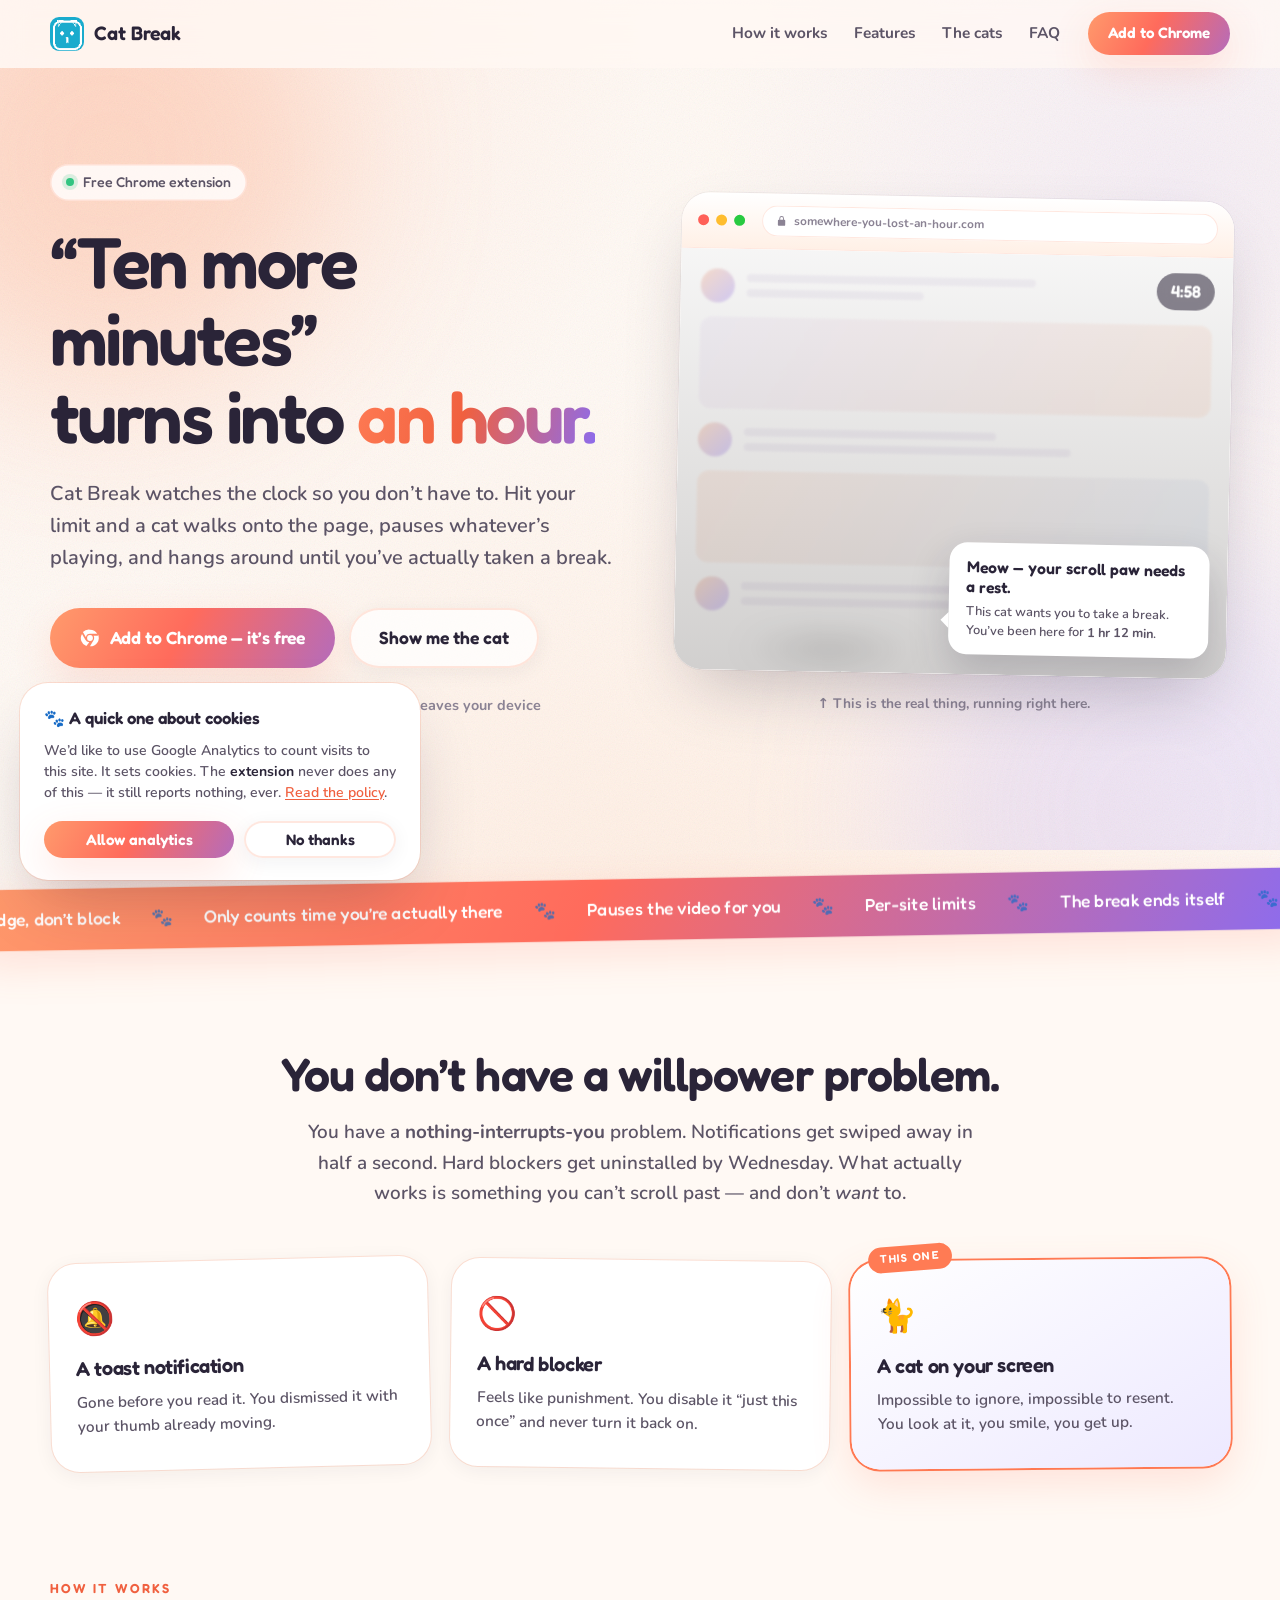
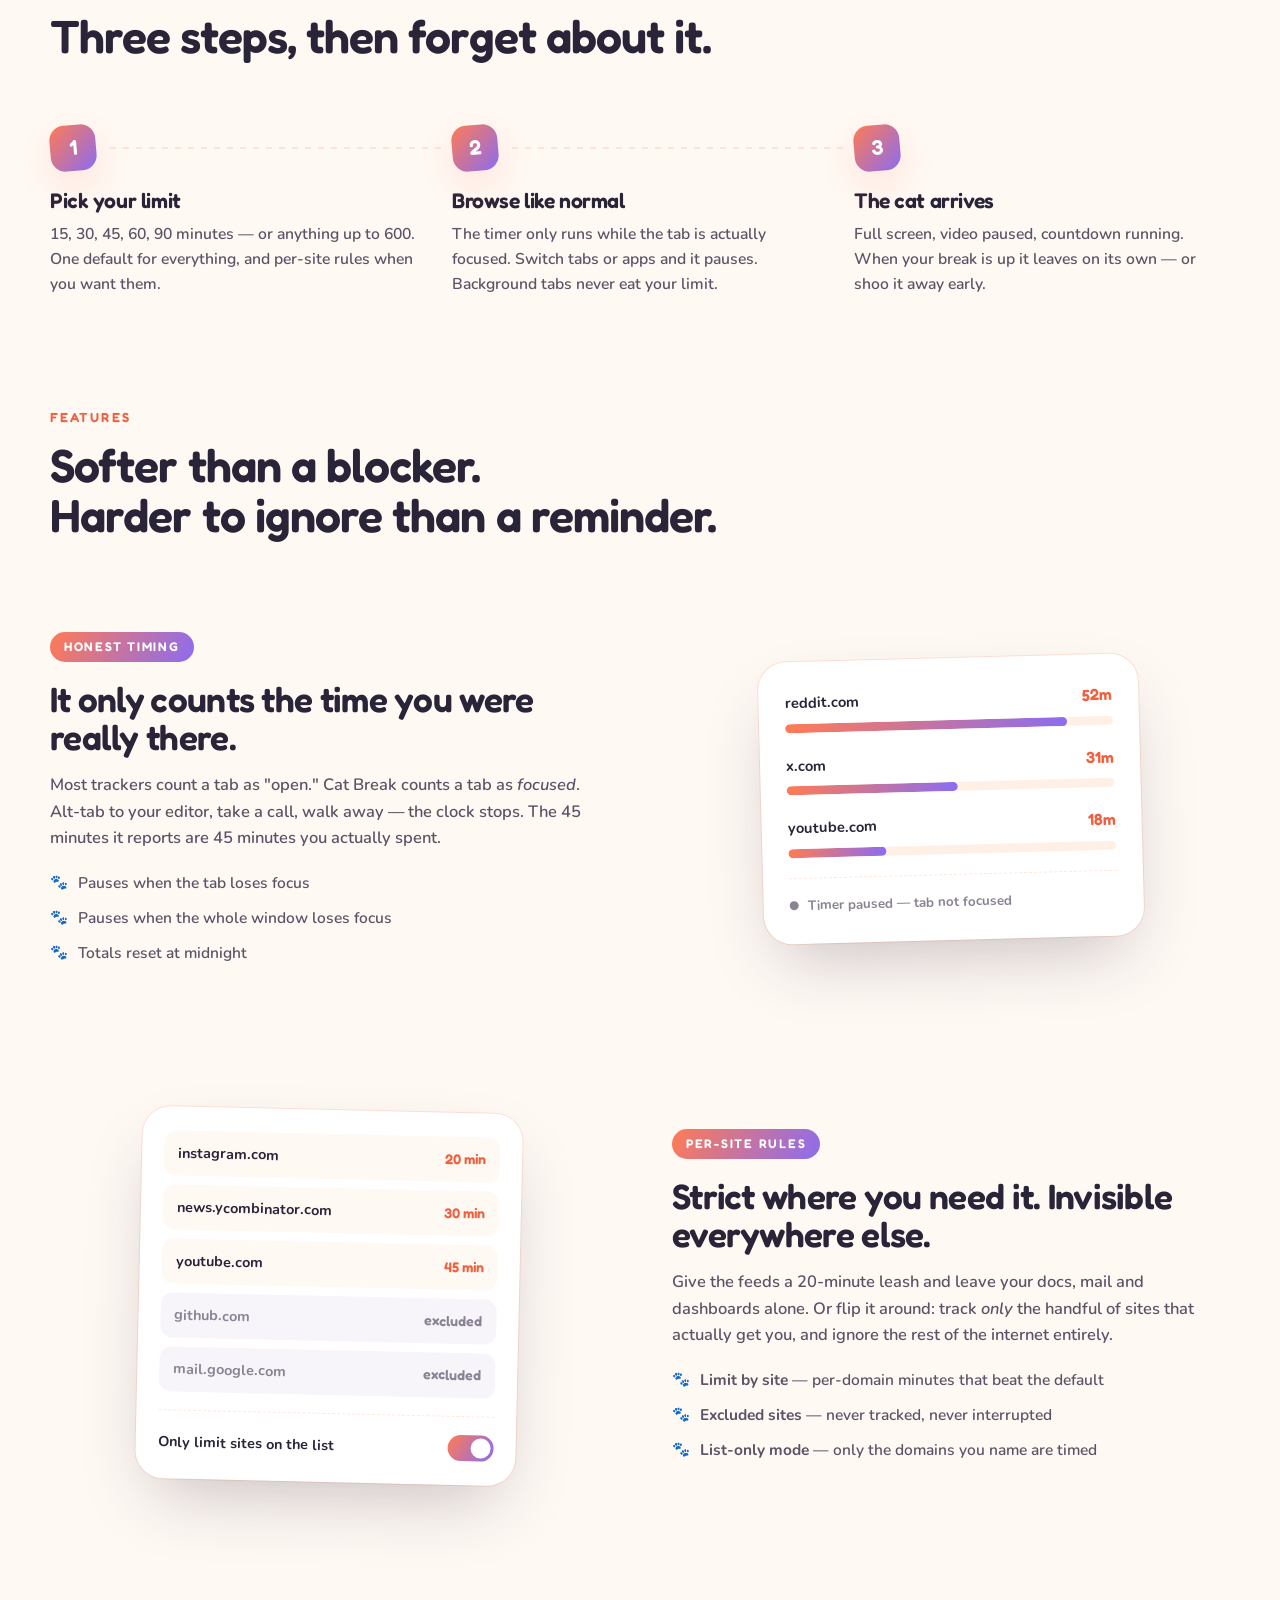
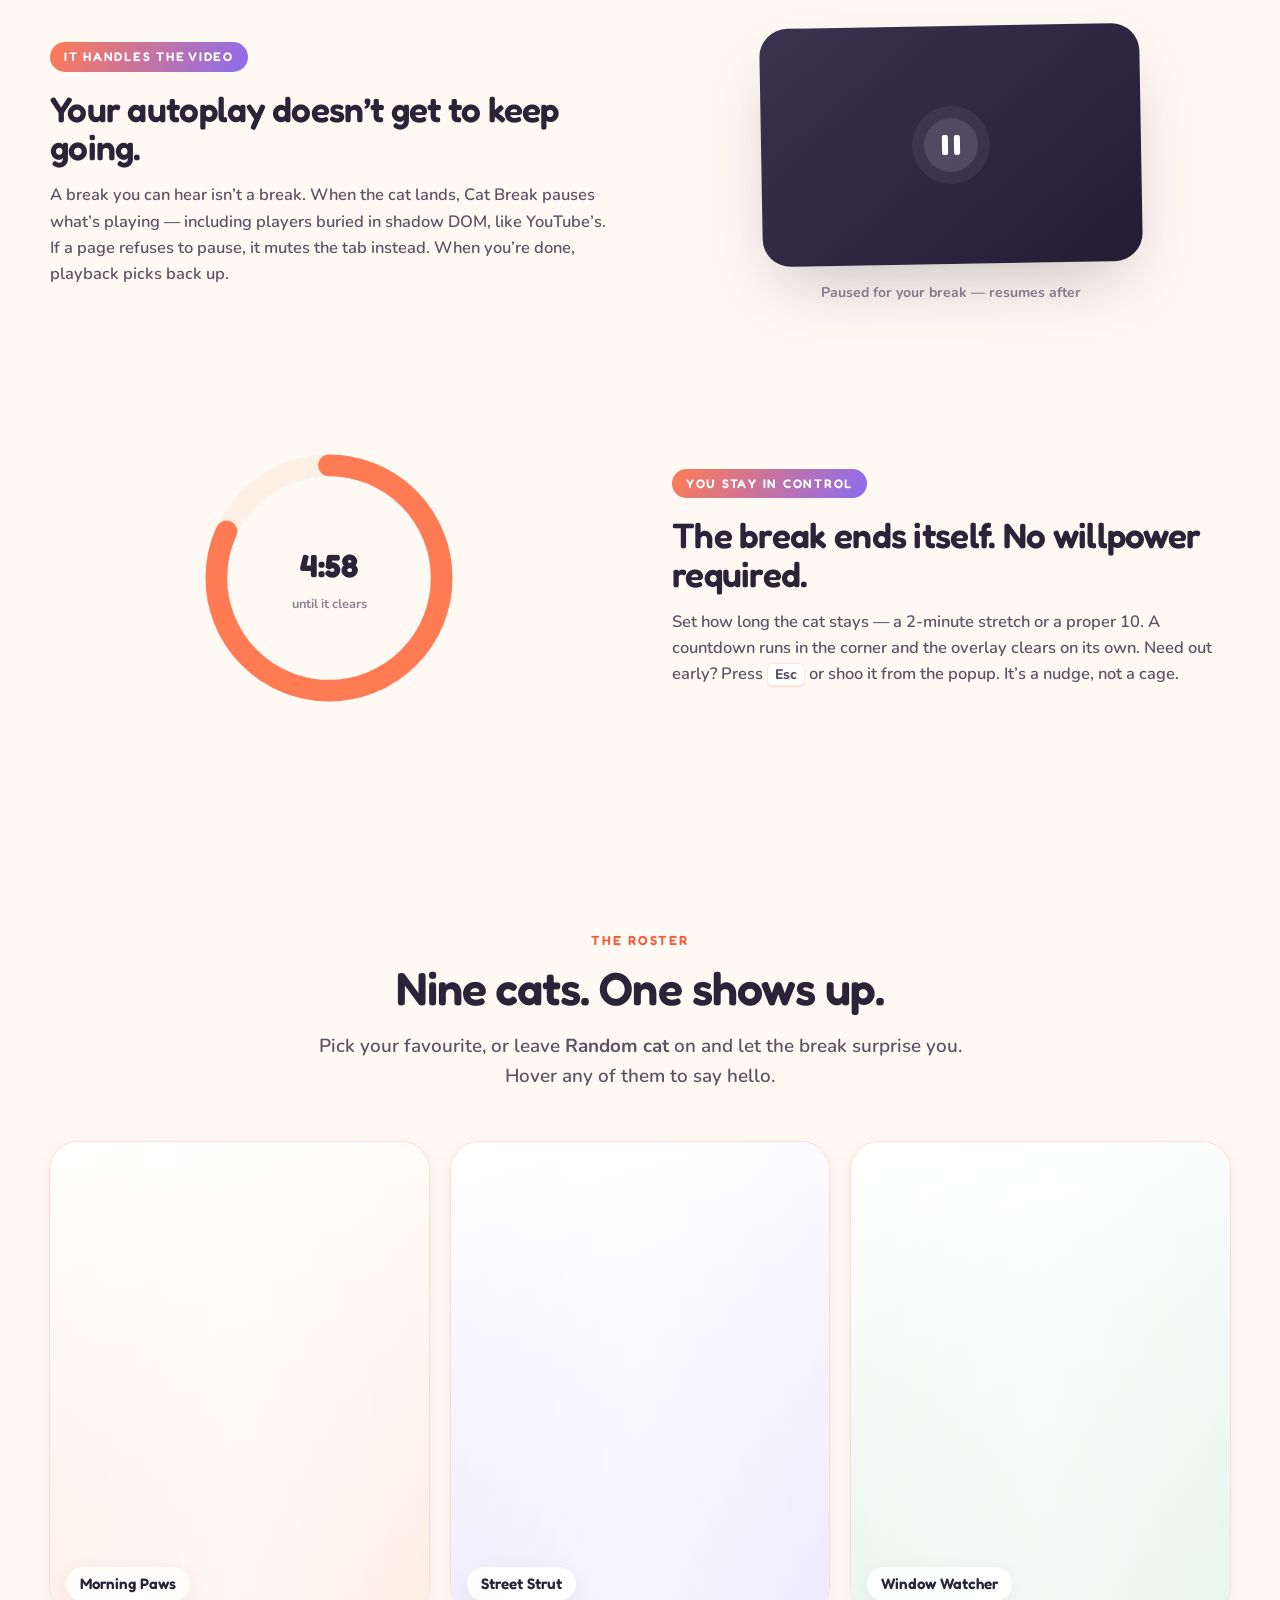
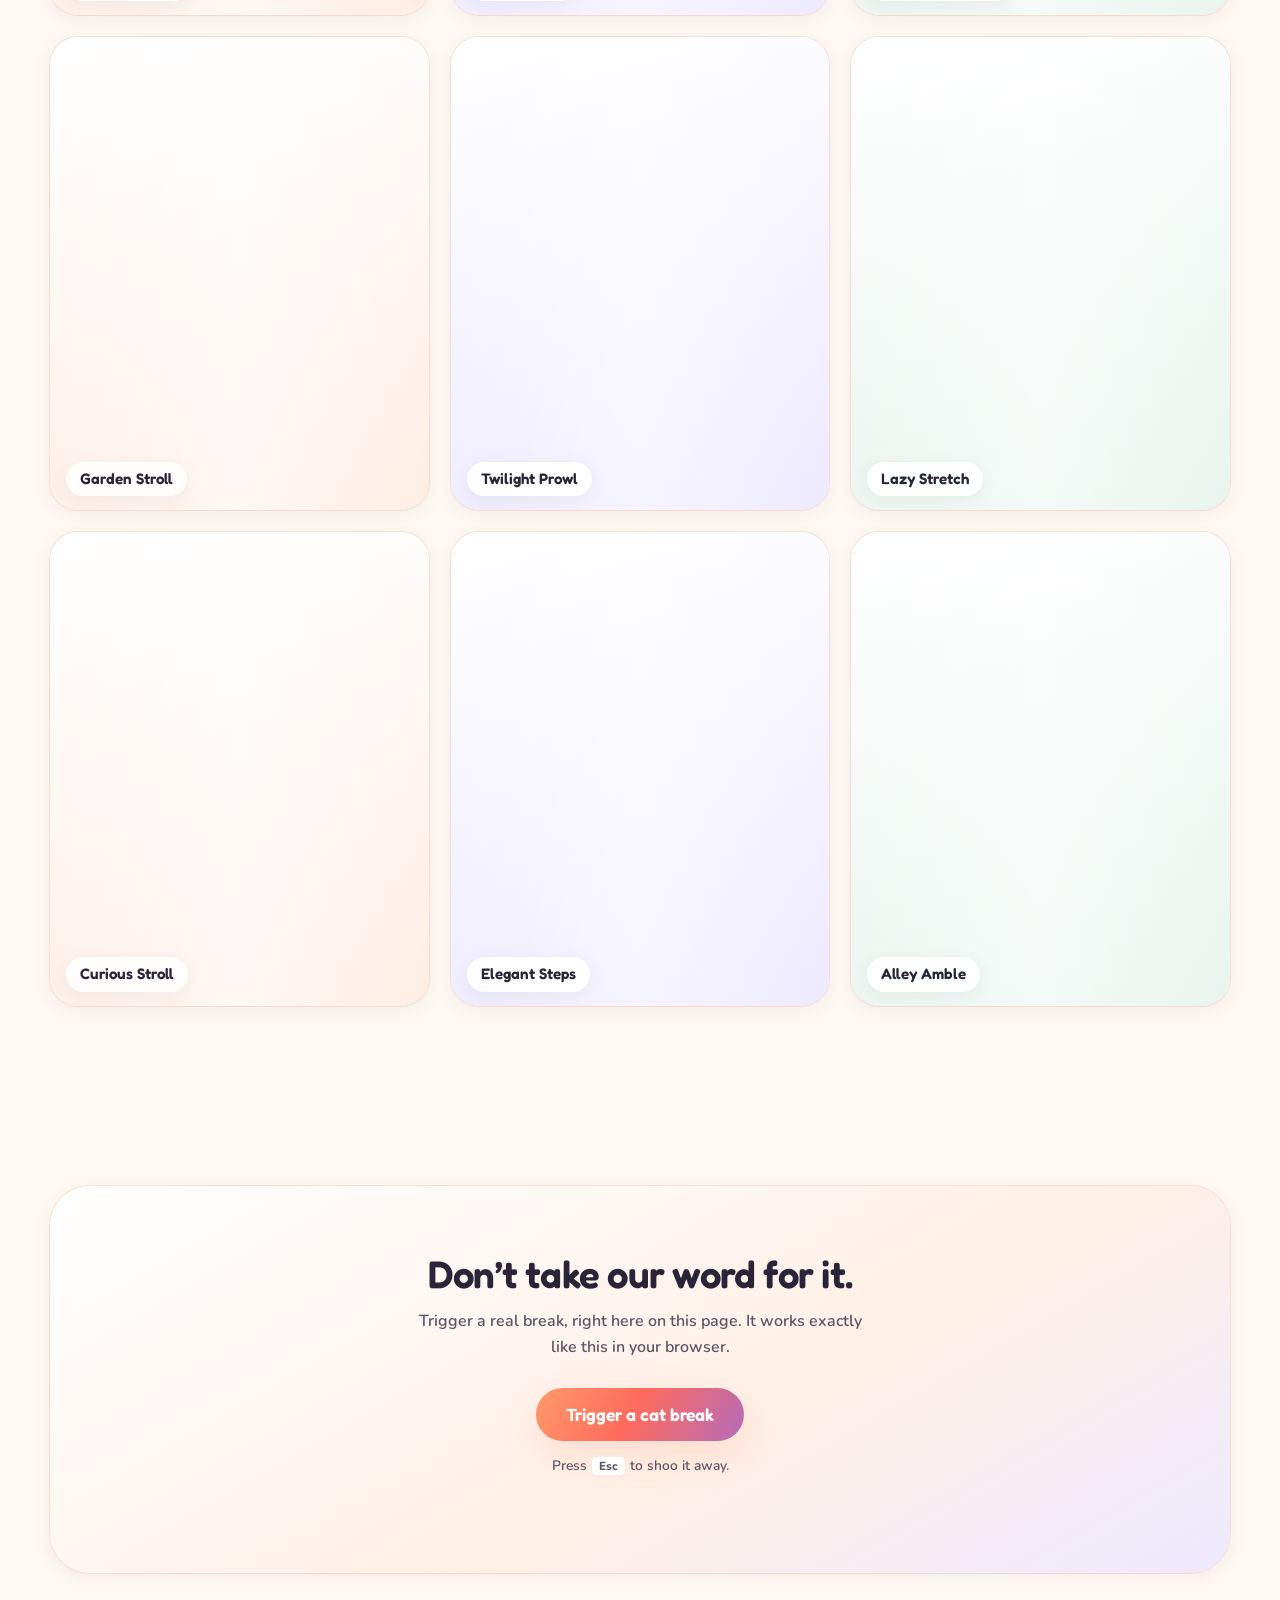
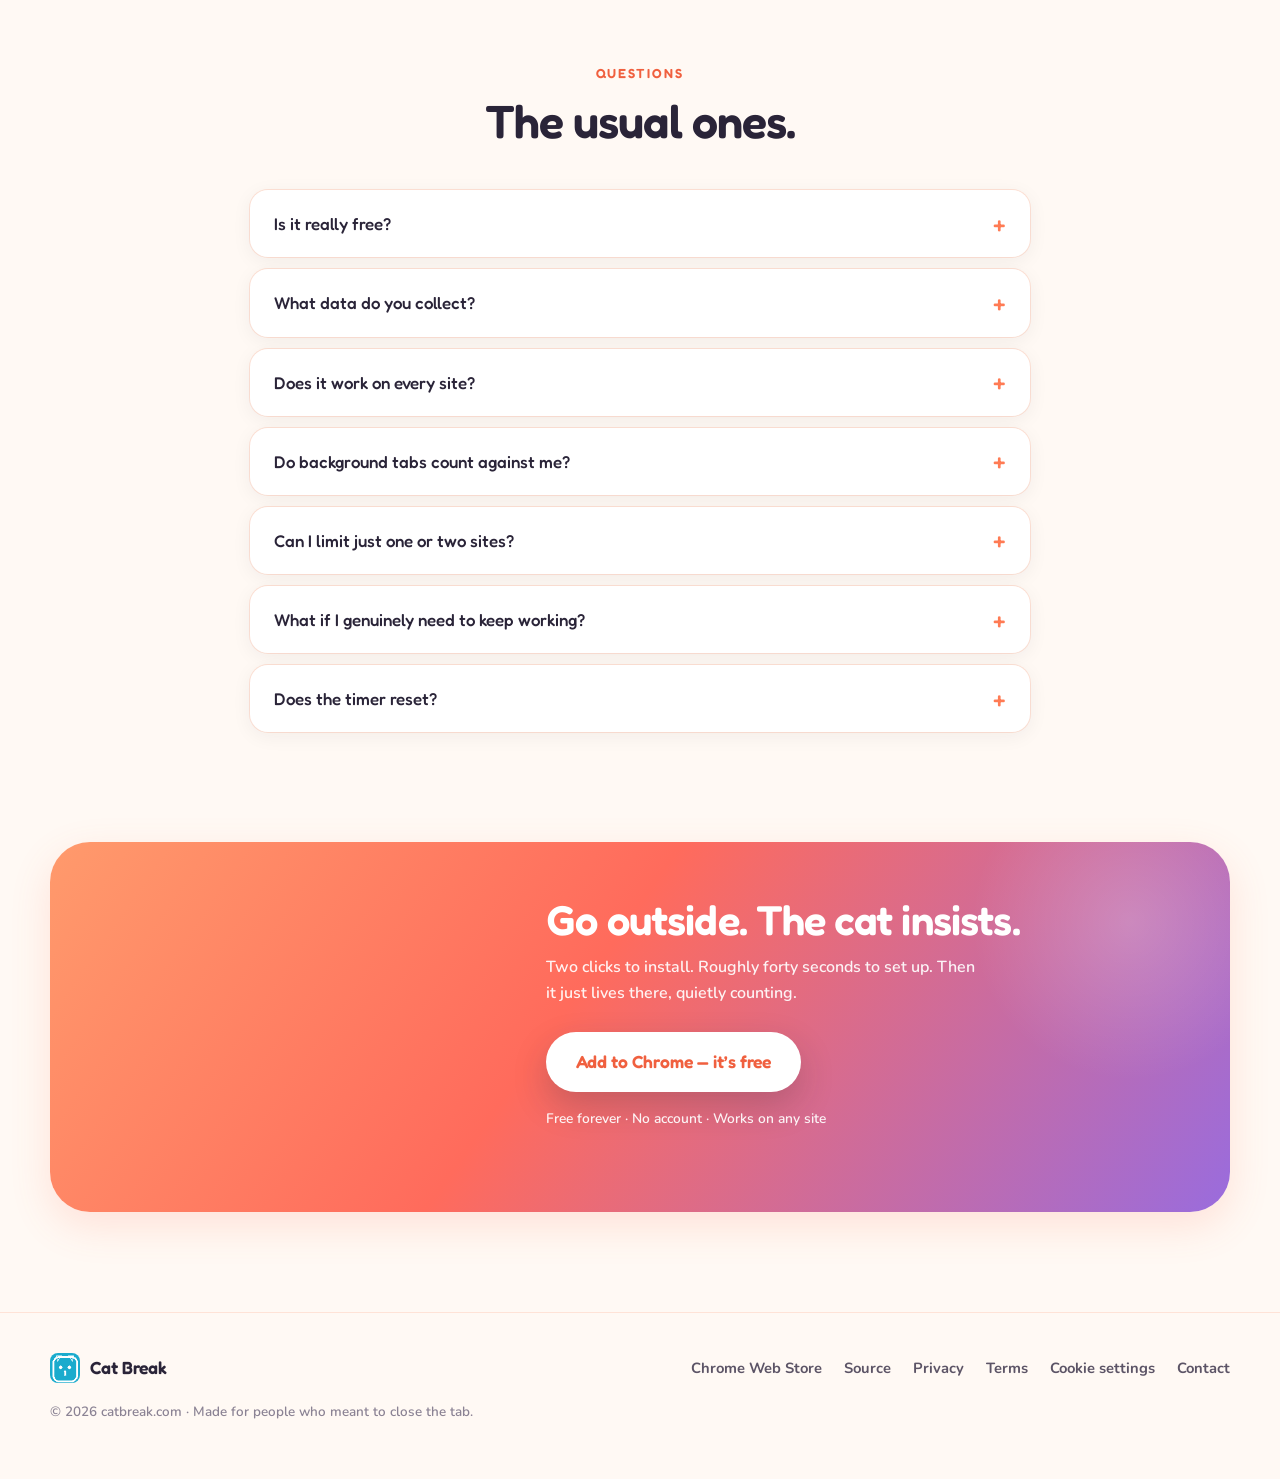
==== commit 6d6a268d: "feat(website): measure real traffic and install clicks GA on catbreak.com only loads after the cooki" ====
--- a/website/index.html
+++ b/website/index.html
@@ -37,6 +37,15 @@
      Nothing is set on first paint. Measures catbreak.com only — the extension
      still reports nothing anywhere. See privacy.html. -->
 <script src="consent.js"></script>
+
+<!-- Vercel Web Analytics: cookieless and consent-free, so it counts every
+     visitor — including everyone the GA banner never gets an answer from.
+     The stub queues events raised before the script itself lands. -->
+<script>window.va = window.va || function () { (window.vaq = window.vaq || []).push(arguments); };</script>
+<script defer src="/_vercel/insights/script.js"></script>
+
+<!-- Install-click tracking, sent to whichever of the two above is available. -->
+<script defer src="analytics.js"></script>
 
 <script type="application/ld+json">
 {
@@ -80,7 +89,7 @@
     {
       "@type": "Question",
       "name": "What data does Cat Break collect?",
-      "acceptedAnswer": { "@type": "Answer", "text": "The extension collects nothing. Settings and daily totals live in chrome.storage on your own machine, with no server, no account, no sync and no analytics. The only thing it fetches is the cat video itself. The catbreak.com website is separate and uses Google Analytics to count visits; that applies to the marketing site only and never to your browsing inside the extension." }
+      "acceptedAnswer": { "@type": "Answer", "text": "The extension collects nothing. Settings and daily totals live in chrome.storage on your own machine, with no server, no account, no sync and no analytics. The only thing it fetches is the cat video itself. The catbreak.com website is separate and uses Google Analytics and Vercel Web Analytics to count visits; that applies to the marketing site only and never to your browsing inside the extension." }
     },
     {
       "@type": "Question",
@@ -133,7 +142,7 @@
       <a href="#cats">The cats</a>
       <a href="#faq">FAQ</a>
     </nav>
-    <a class="btn btn-primary btn-sm" href="https://chromewebstore.google.com/detail/cat-break/lnmigkmapjkmfpnjlhnmdkihpnlihagh" target="_blank" rel="noopener">
+    <a class="btn btn-primary btn-sm" href="https://chromewebstore.google.com/detail/cat-break/lnmigkmapjkmfpnjlhnmdkihpnlihagh?utm_source=catbreak.com&amp;utm_medium=website&amp;utm_campaign=install&amp;utm_content=header" target="_blank" rel="noopener" data-track-cta="header">
       Add to Chrome
     </a>
   </div>
@@ -164,7 +173,7 @@
       </p>
 
       <div class="cta-row reveal" style="--d:220ms">
-        <a class="btn btn-primary btn-lg" href="https://chromewebstore.google.com/detail/cat-break/lnmigkmapjkmfpnjlhnmdkihpnlihagh" target="_blank" rel="noopener">
+        <a class="btn btn-primary btn-lg" href="https://chromewebstore.google.com/detail/cat-break/lnmigkmapjkmfpnjlhnmdkihpnlihagh?utm_source=catbreak.com&amp;utm_medium=website&amp;utm_campaign=install&amp;utm_content=hero" target="_blank" rel="noopener" data-track-cta="hero">
           <svg viewBox="0 0 24 24" width="20" height="20" aria-hidden="true"><path fill="currentColor" d="M12 2a10 10 0 0 1 8.66 5H12a5 5 0 0 0-4.9 4.02L3.5 4.9A10 10 0 0 1 12 2Zm9.5 5.53A10 10 0 0 1 12 22l4.06-7.03A4.98 4.98 0 0 0 17 12a4.98 4.98 0 0 0-.72-2.58h5.22ZM2.4 7.06 6.46 14.1A5 5 0 0 0 11.2 17l-3.6 4.6A10 10 0 0 1 2.4 7.06ZM12 8.5a3.5 3.5 0 1 1 0 7 3.5 3.5 0 0 1 0-7Z"/></svg>
           Add to Chrome — it’s free
         </a>
@@ -447,7 +456,7 @@
       <details>
         <summary>What data do you collect?</summary>
         <p><strong>The extension collects nothing.</strong> Settings and daily totals live in <code>chrome.storage</code> on your own machine — no server, no account, no sync, no analytics. The only thing it fetches is the cat video itself.</p>
-        <p><strong>This website is separate.</strong> catbreak.com uses Google Analytics to count visits and see which pages people read. That’s the marketing site only — it has no connection to the extension, which never reports your browsing anywhere. Details in the <a href="privacy.html">privacy policy</a>.</p>
+        <p><strong>This website is separate.</strong> catbreak.com uses Google Analytics and Vercel Web Analytics to count visits and see which pages people read. That’s the marketing site only — it has no connection to the extension, which never reports your browsing anywhere. Details in the <a href="privacy.html">privacy policy</a>.</p>
       </details>
       <details>
         <summary>Does it work on every site?</summary>
@@ -482,7 +491,7 @@
     <div class="final-copy">
       <h2>Go outside. The cat insists.</h2>
       <p>Two clicks to install. Roughly forty seconds to set up. Then it just lives there, quietly counting.</p>
-      <a class="btn btn-primary btn-lg" href="https://chromewebstore.google.com/detail/cat-break/lnmigkmapjkmfpnjlhnmdkihpnlihagh" target="_blank" rel="noopener">
+      <a class="btn btn-primary btn-lg" href="https://chromewebstore.google.com/detail/cat-break/lnmigkmapjkmfpnjlhnmdkihpnlihagh?utm_source=catbreak.com&amp;utm_medium=website&amp;utm_campaign=install&amp;utm_content=final-cta" target="_blank" rel="noopener" data-track-cta="final-cta">
         Add to Chrome — it’s free
       </a>
       <p class="final-note">Free forever · No account · Works on any site</p>
@@ -499,7 +508,7 @@
       <span>Cat Break</span>
     </div>
     <nav class="footer-links" aria-label="Footer">
-      <a href="https://chromewebstore.google.com/detail/cat-break/lnmigkmapjkmfpnjlhnmdkihpnlihagh" target="_blank" rel="noopener">Chrome Web Store</a>
+      <a href="https://chromewebstore.google.com/detail/cat-break/lnmigkmapjkmfpnjlhnmdkihpnlihagh?utm_source=catbreak.com&amp;utm_medium=website&amp;utm_campaign=install&amp;utm_content=footer" target="_blank" rel="noopener" data-track-cta="footer">Chrome Web Store</a>
       <a href="https://github.com/parthbhodia/gatekeep-lock-chrome-extension" target="_blank" rel="noopener">Source</a>
       <a href="privacy.html">Privacy</a>
       <a href="terms.html">Terms</a>
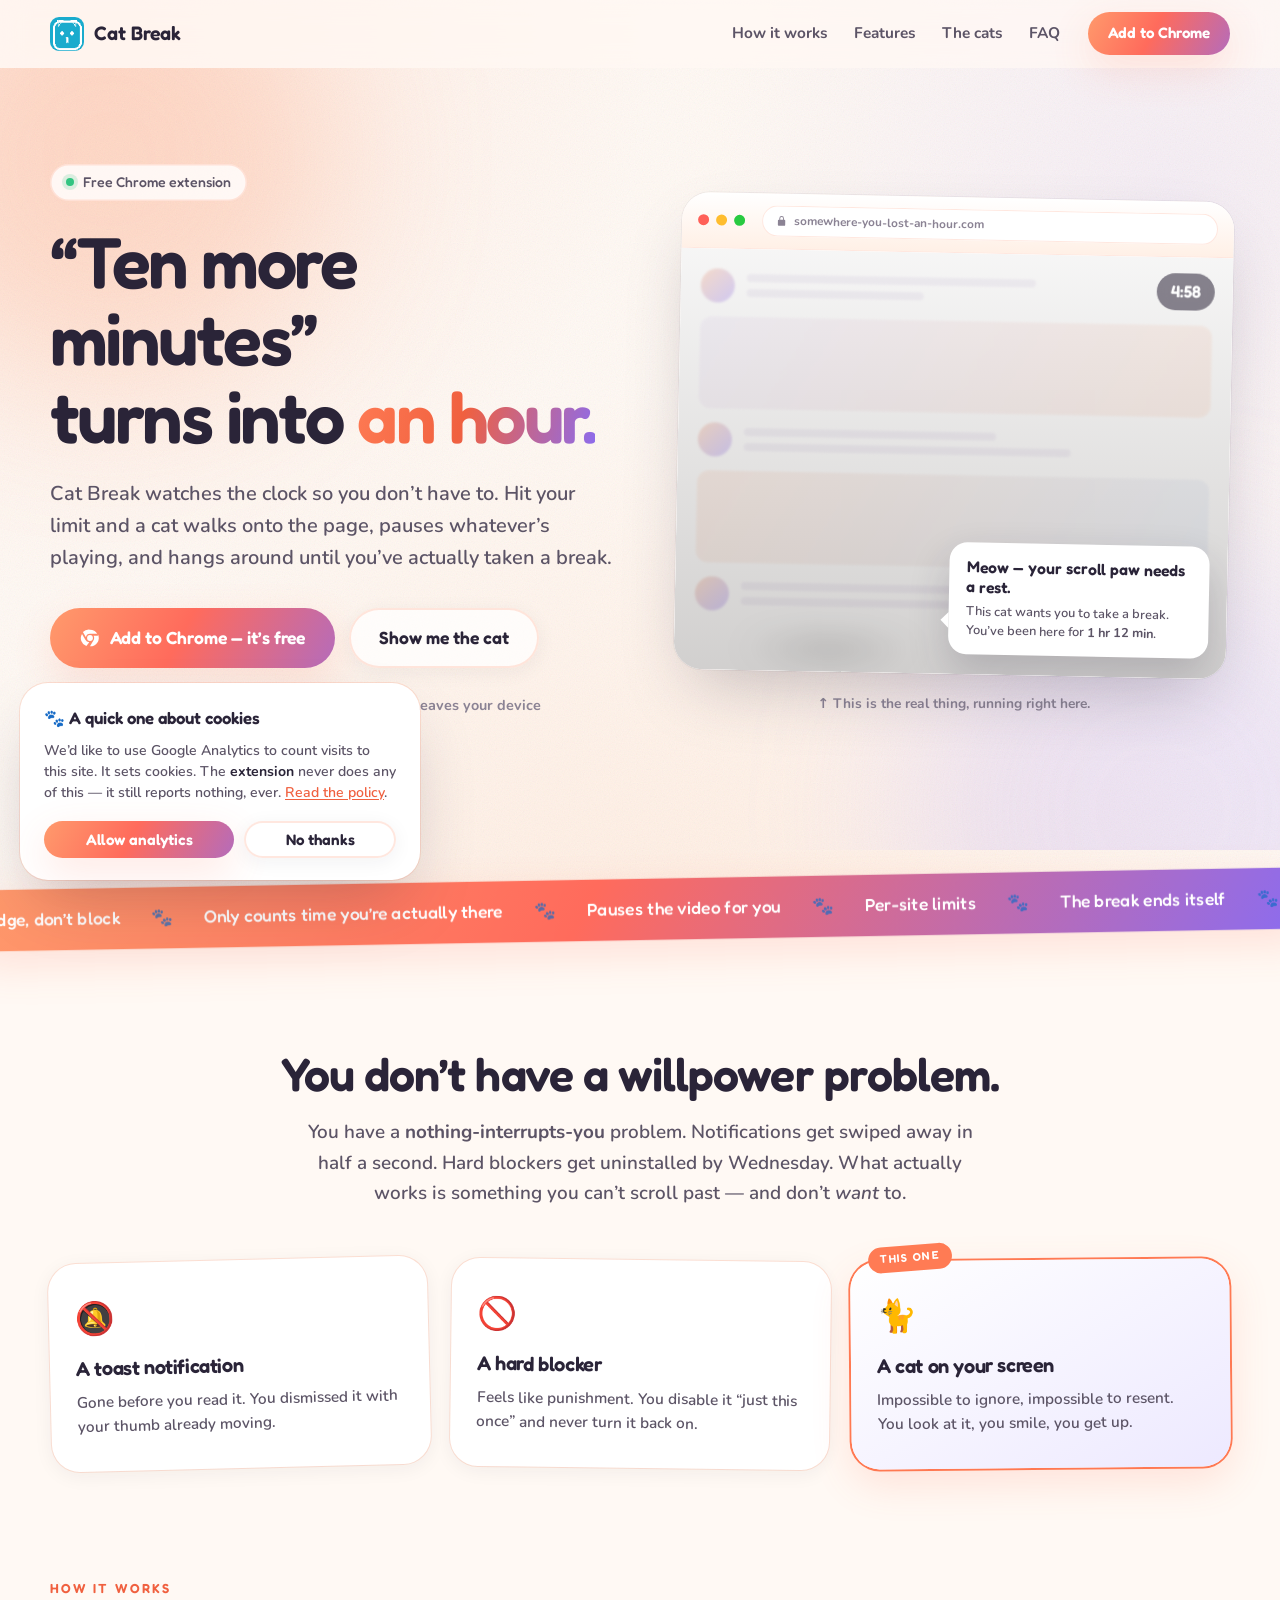
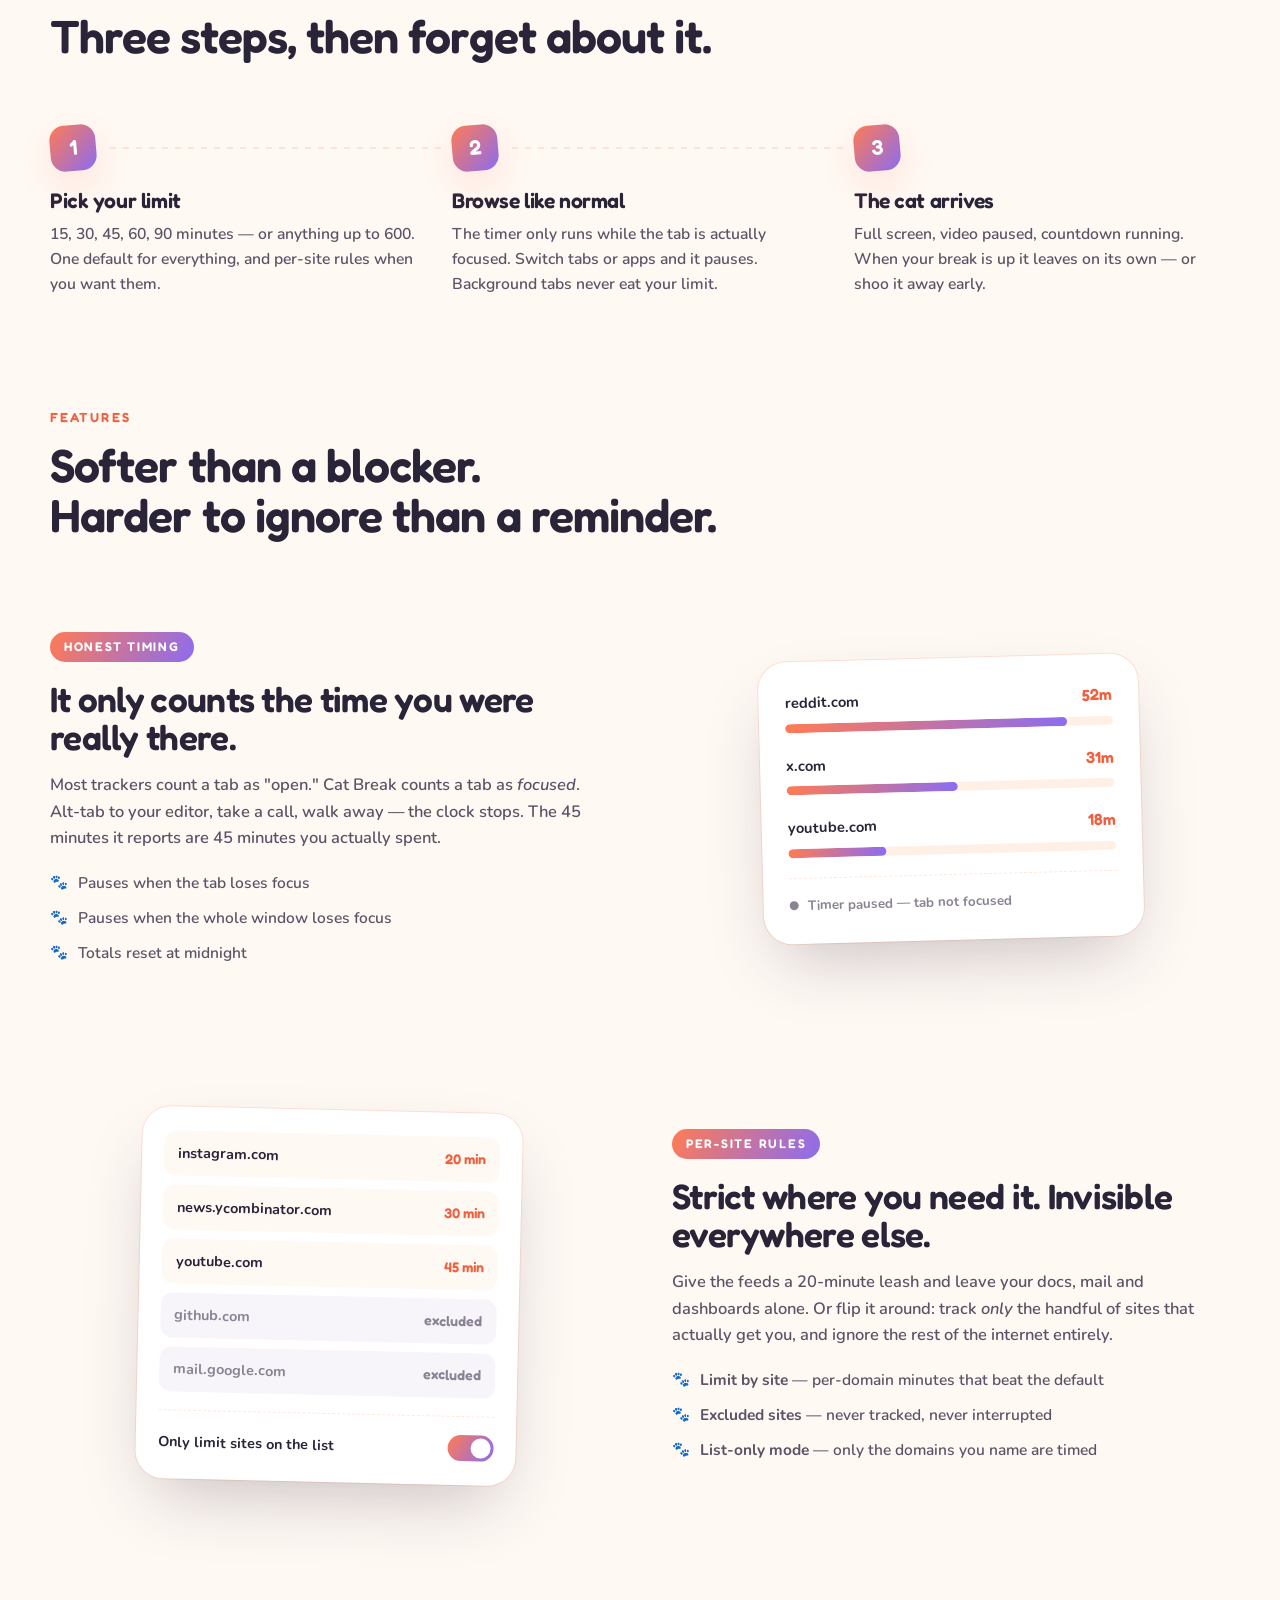
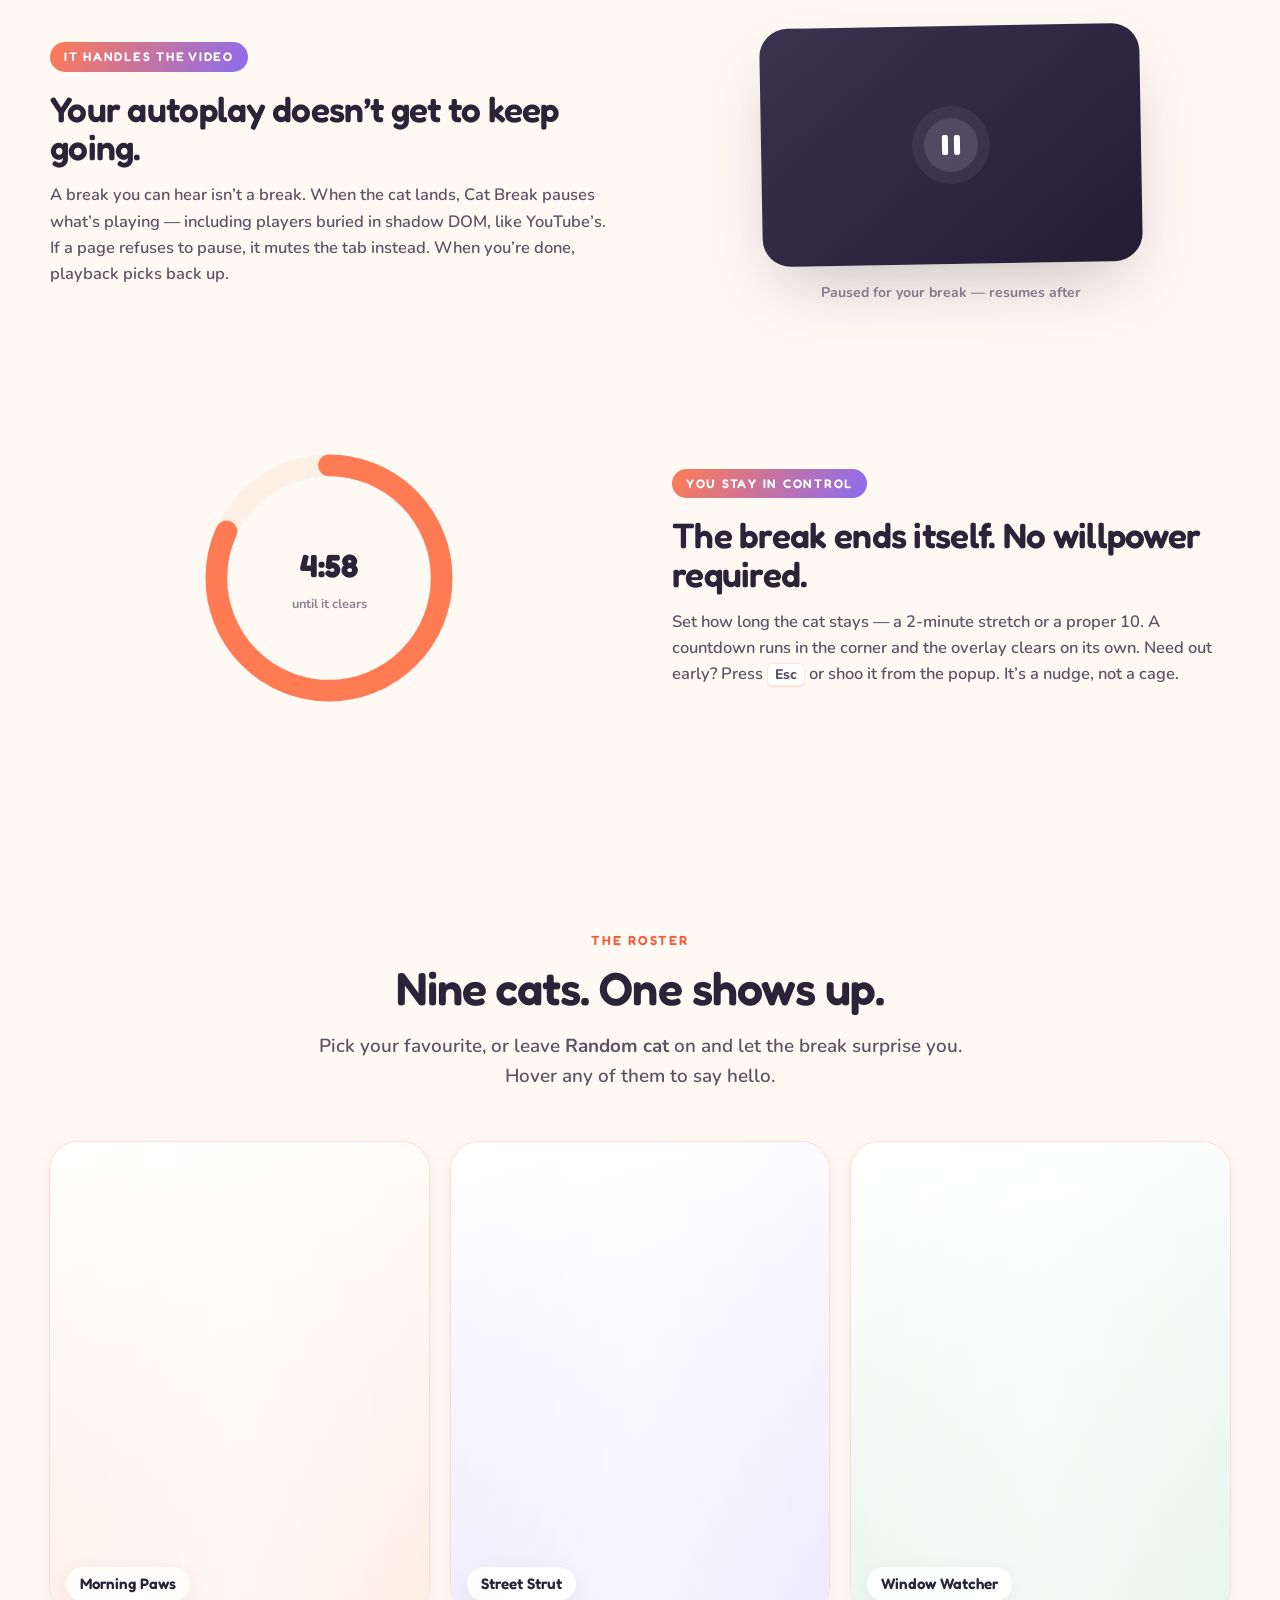
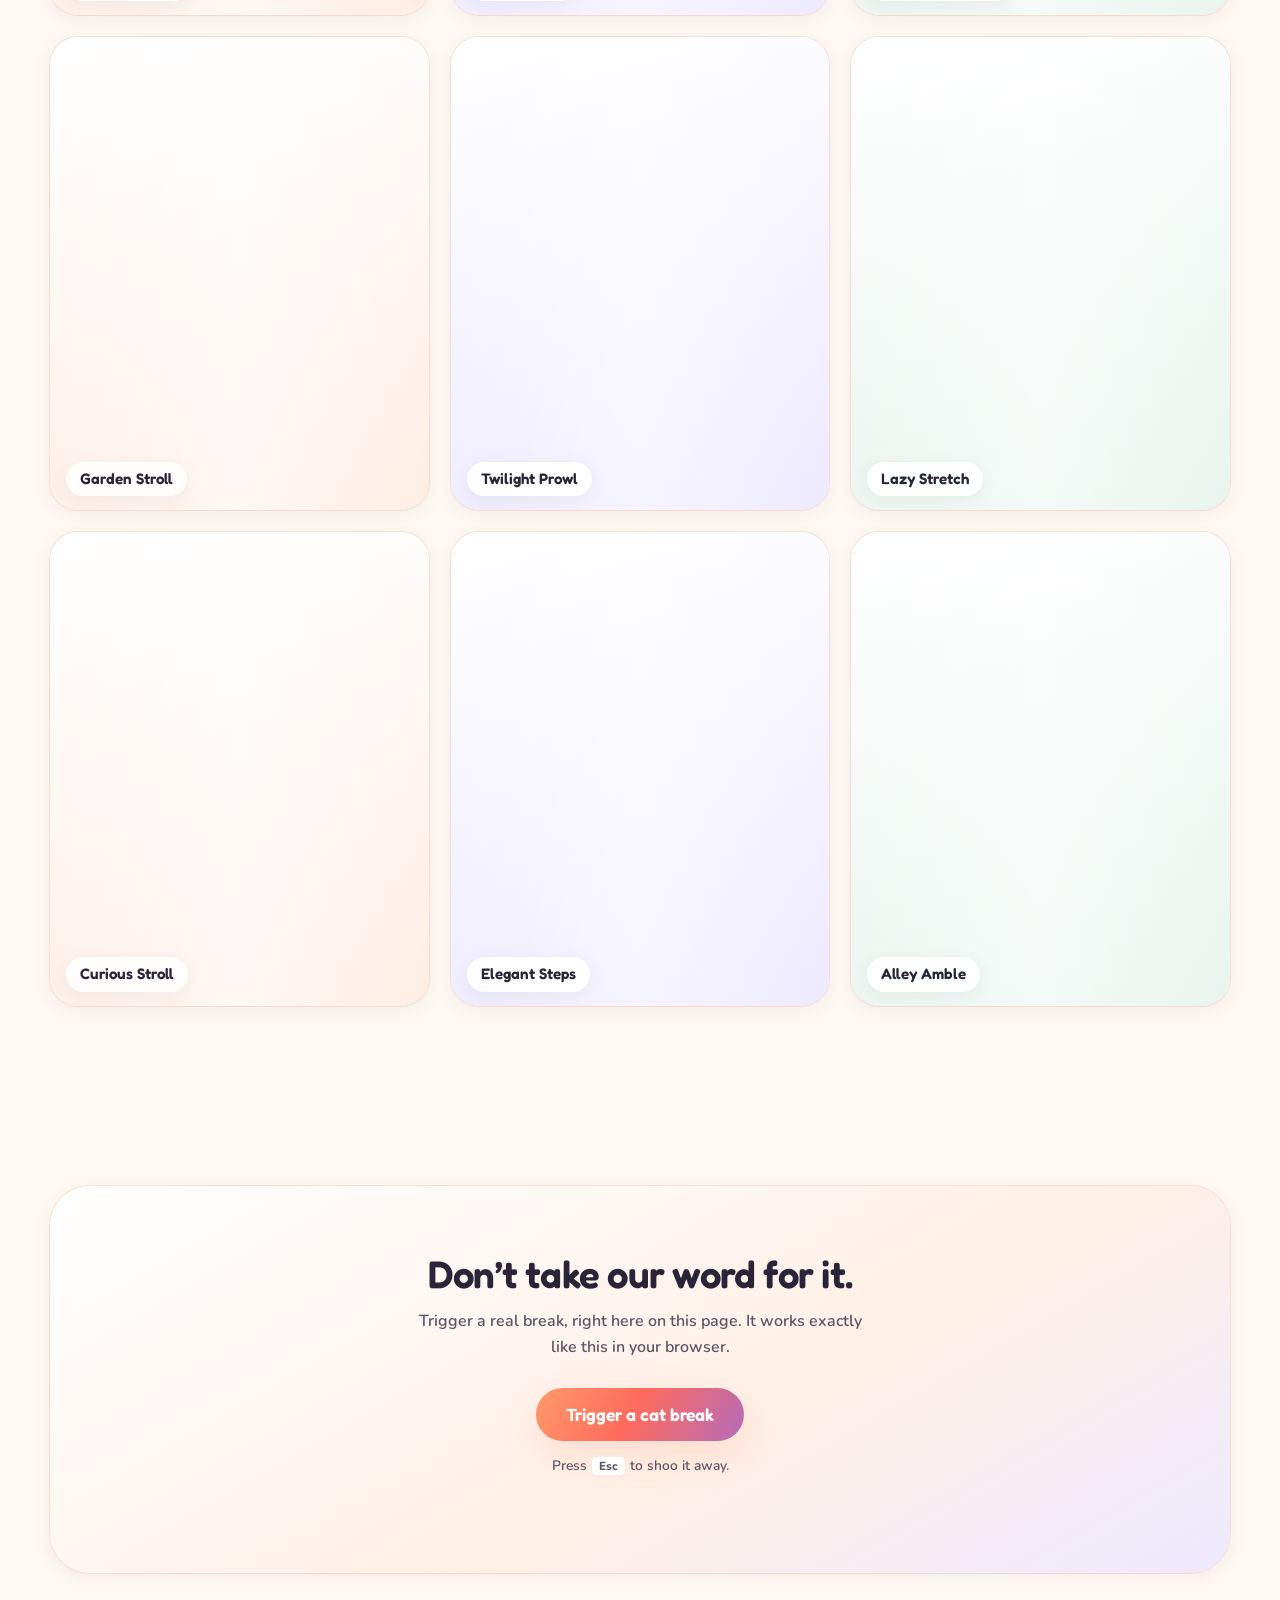
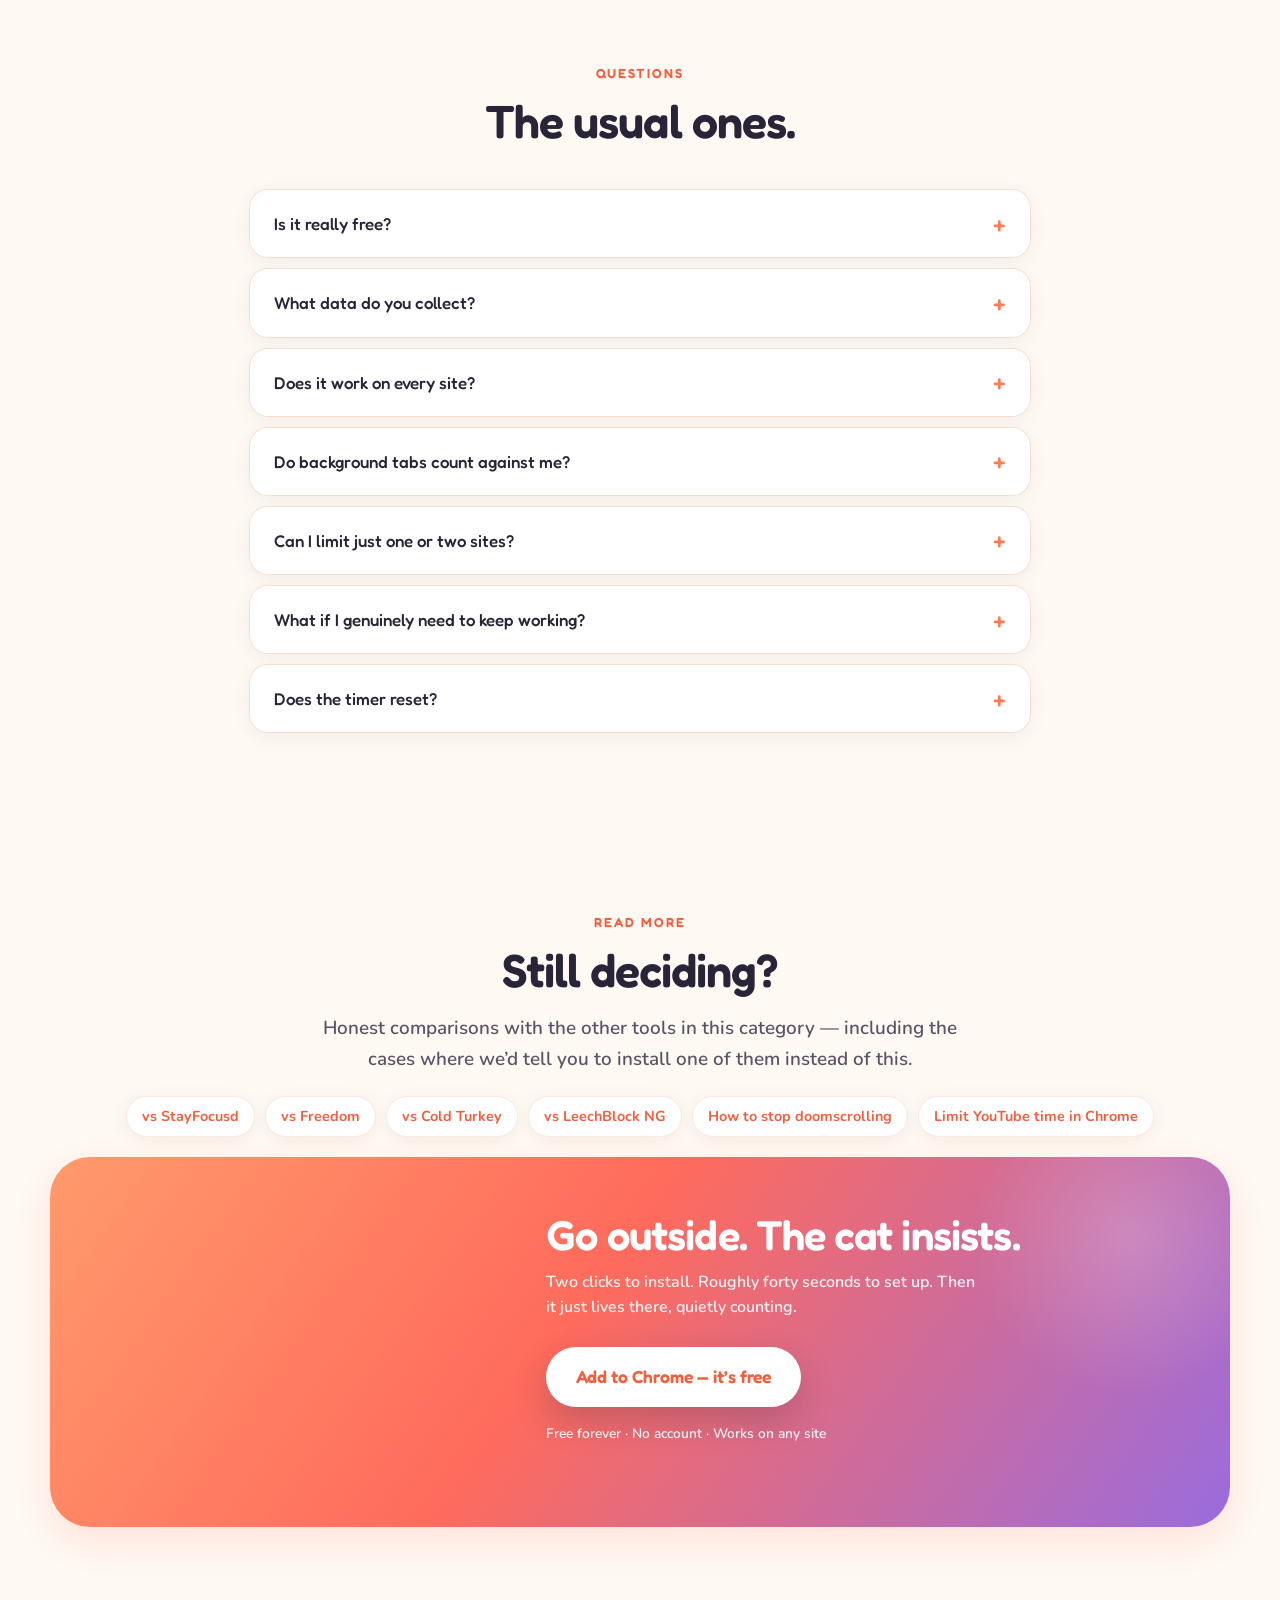
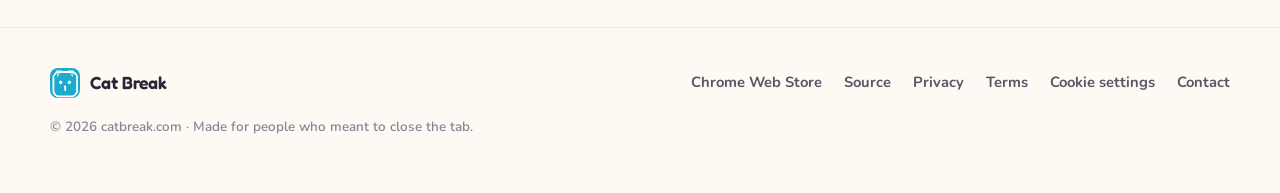
==== commit afb461a4: "feat(website): add comparison and guide pages catbreak.com was a single page plus two legal pages, w" ====
--- a/website/index.html
+++ b/website/index.html
@@ -482,6 +482,29 @@
   </div>
 </section>
 
+<!-- ─── Comparisons and guides ────────────────────────────────────────────── -->
+<!-- Linked from the page body, not only the footer: these are the sole internal
+     route to the comparison and guide pages, and footer-only links carry little
+     weight. -->
+<section class="reading">
+  <div class="shell reading-inner">
+    <p class="kicker">Read more</p>
+    <h2 class="section-title">Still deciding?</h2>
+    <p class="section-lede center">
+      Honest comparisons with the other tools in this category — including the
+      cases where we’d tell you to install one of them instead of this.
+    </p>
+    <div class="more-links">
+      <a href="vs-stayfocusd.html">vs StayFocusd</a>
+      <a href="vs-freedom.html">vs Freedom</a>
+      <a href="vs-cold-turkey.html">vs Cold Turkey</a>
+      <a href="vs-leechblock.html">vs LeechBlock NG</a>
+      <a href="how-to-stop-doomscrolling.html">How to stop doomscrolling</a>
+      <a href="limit-youtube-time-chrome.html">Limit YouTube time in Chrome</a>
+    </div>
+  </div>
+</section>
+
 <!-- ─── Final CTA ─────────────────────────────────────────────────────────── -->
 <section class="final">
   <div class="shell final-inner">
--- a/website/styles.css
+++ b/website/styles.css
@@ -856,3 +856,100 @@
   .reveal, .on-scroll { opacity: 1; transform: none; }
   .marquee-track { animation: none; }
 }
+
+/* ── Article pages: comparisons and guides ───────────────────────────────── */
+
+/* These reuse .legal for the base type scale — same measure, same rhythm as the
+   policy pages — and add the pieces those pages never needed: a table, verdict
+   cards, and a pull-quote for the one line that answers the page's question. */
+
+.legal .article-lede {
+  font-size: 1.12rem; color: var(--ink-soft);
+  margin-bottom: 30px; line-height: 1.65;
+}
+
+/* Wide tables must scroll inside their own box; the page itself never does. */
+.cmp-wrap {
+  overflow-x: auto;
+  margin: 8px 0 26px;
+  border: 1px solid var(--card-edge);
+  border-radius: var(--r-md);
+  background: var(--card);
+  box-shadow: var(--shadow-soft);
+}
+.cmp {
+  border-collapse: collapse;
+  width: 100%; min-width: 580px;
+  font-size: .95rem;
+}
+.cmp th, .cmp td {
+  text-align: left; padding: 13px 16px;
+  border-bottom: 1px solid rgba(255, 147, 112, .14);
+  vertical-align: top;
+}
+.cmp thead th {
+  font-family: var(--display); font-weight: 600;
+  color: var(--ink); background: var(--cream-deep);
+  white-space: nowrap;
+}
+.cmp thead th:first-child { border-top-left-radius: var(--r-md); }
+.cmp thead th:last-child { border-top-right-radius: var(--r-md); }
+.cmp tbody tr:last-child td { border-bottom: 0; }
+.cmp td:first-child { font-weight: 700; color: var(--ink); }
+.cmp .ours { background: rgba(255, 201, 168, .16); }
+
+/* Two honest recommendations, side by side. The competitor card comes first on
+   purpose: a comparison that never sends anyone elsewhere reads as a pitch. */
+.verdicts {
+  display: grid; gap: 16px;
+  grid-template-columns: repeat(auto-fit, minmax(250px, 1fr));
+  margin: 4px 0 30px;
+}
+.verdict {
+  background: var(--card); border: 1px solid var(--card-edge);
+  border-radius: var(--r-md); padding: 20px 22px;
+  box-shadow: var(--shadow-soft);
+}
+.verdict.is-ours { border-color: var(--coral); background: var(--cream-deep); }
+.verdict h3 {
+  font-family: var(--display); font-size: 1.02rem;
+  margin: 0 0 8px; color: var(--ink);
+}
+.verdict p { margin: 0; font-size: .95rem; color: var(--ink-soft); }
+
+.pull {
+  border-left: 3px solid var(--coral);
+  padding: 4px 0 4px 18px; margin: 26px 0;
+  font-family: var(--display); font-size: 1.1rem;
+  font-weight: 500; color: var(--ink); line-height: 1.5;
+}
+
+.legal .article-cta {
+  margin: 36px 0 8px; padding: 26px;
+  background: var(--cream-deep); border: 1px solid var(--card-edge);
+  border-radius: var(--r-lg); text-align: center;
+}
+.legal .article-cta p { margin: 12px 0 0; font-size: .9rem; color: var(--muted); }
+
+/* Related reading, so a guide is never a dead end for reader or crawler. */
+.more-links { display: flex; flex-wrap: wrap; gap: 10px; margin-top: 14px; }
+.more-links a {
+  background: var(--card); border: 1px solid var(--card-edge);
+  border-radius: var(--pill); padding: 8px 15px;
+  font-size: .9rem; font-weight: 700; text-decoration: none;
+  color: var(--coral-deep);
+}
+.more-links a:hover { color: var(--ink); border-color: var(--coral); }
+
+@media (max-width: 620px) {
+  .legal .article-cta { padding: 22px 18px; }
+}
+
+/* ── Comparisons and guides, linked from the homepage ────────────────────── */
+
+/* The comparison and guide pages are reachable from here as well as the footer:
+   a page only linked from a footer reads as boilerplate to a crawler. */
+.reading { padding: clamp(40px, 6vw, 70px) 0 clamp(10px, 2vw, 20px); }
+.reading-inner { text-align: center; }
+.reading .more-links { justify-content: center; margin-top: 22px; }
+.reading .more-links a { background: var(--card); box-shadow: var(--shadow-soft); }
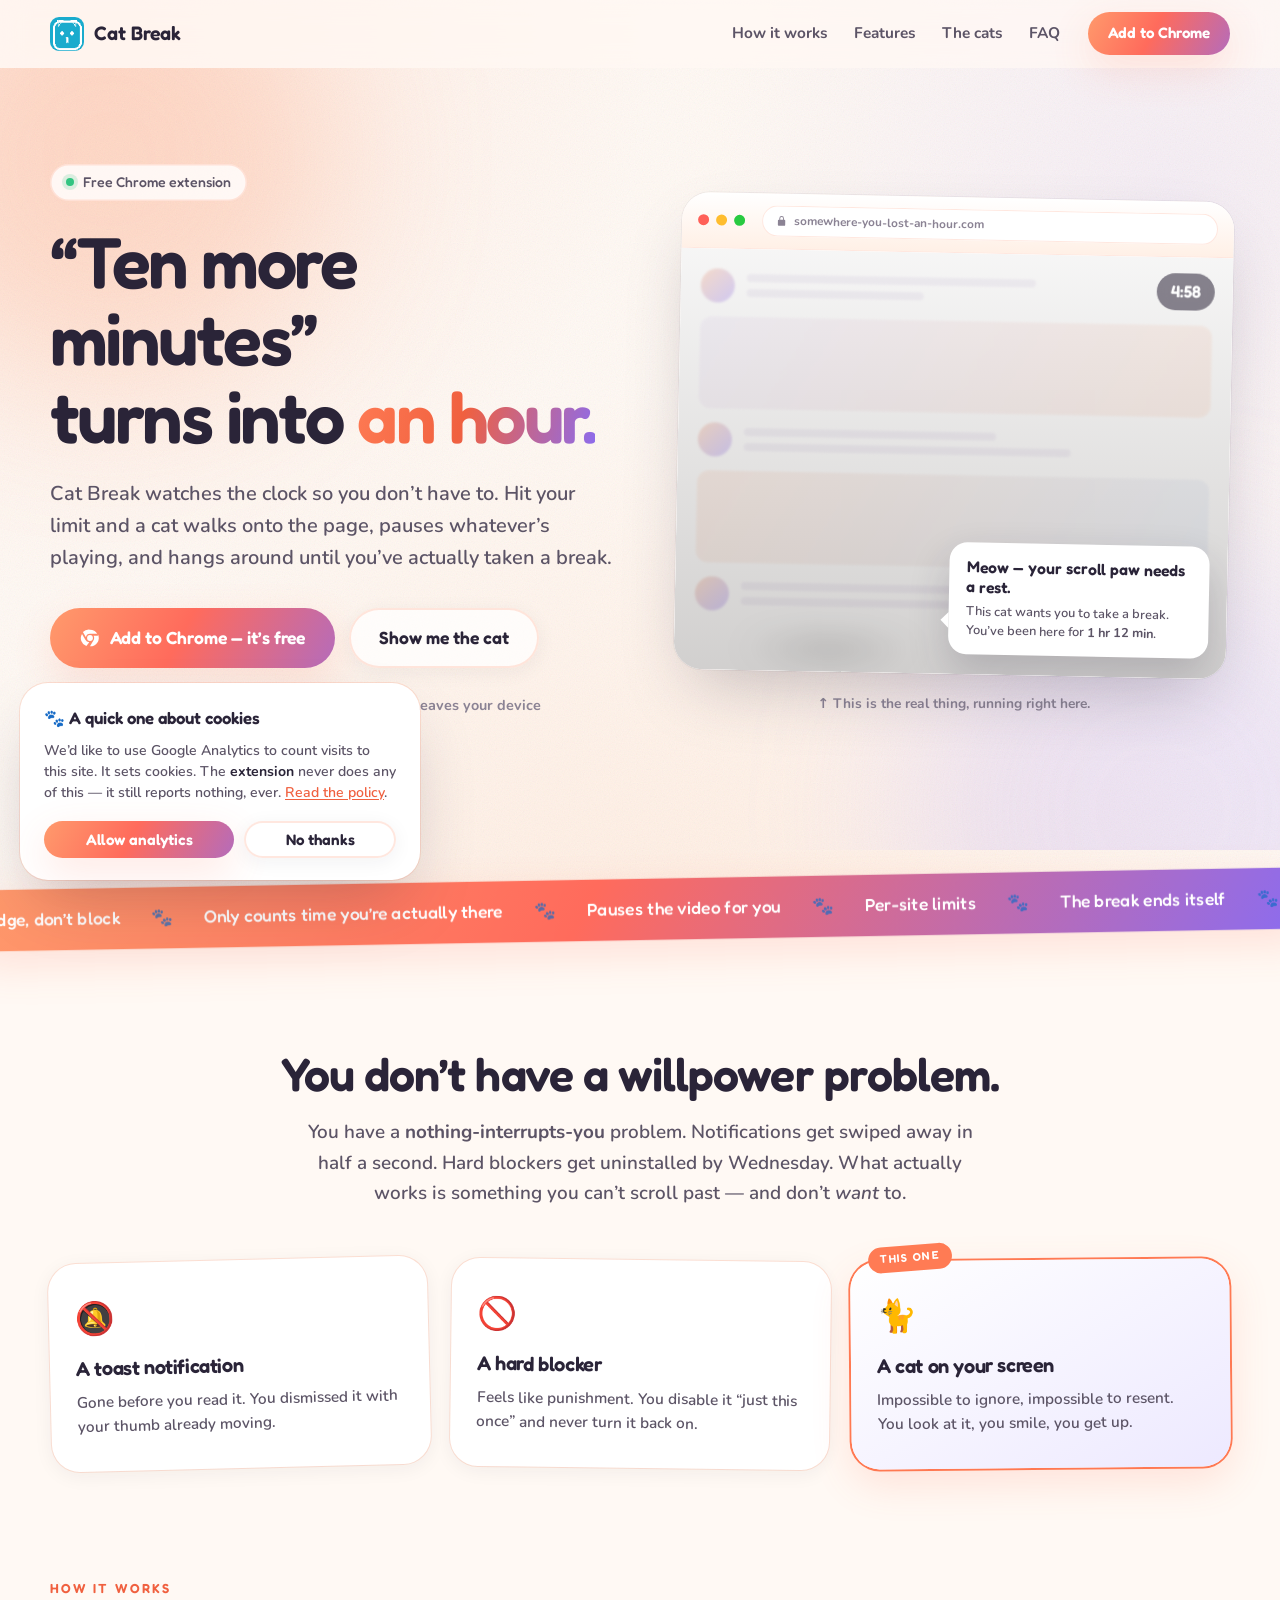
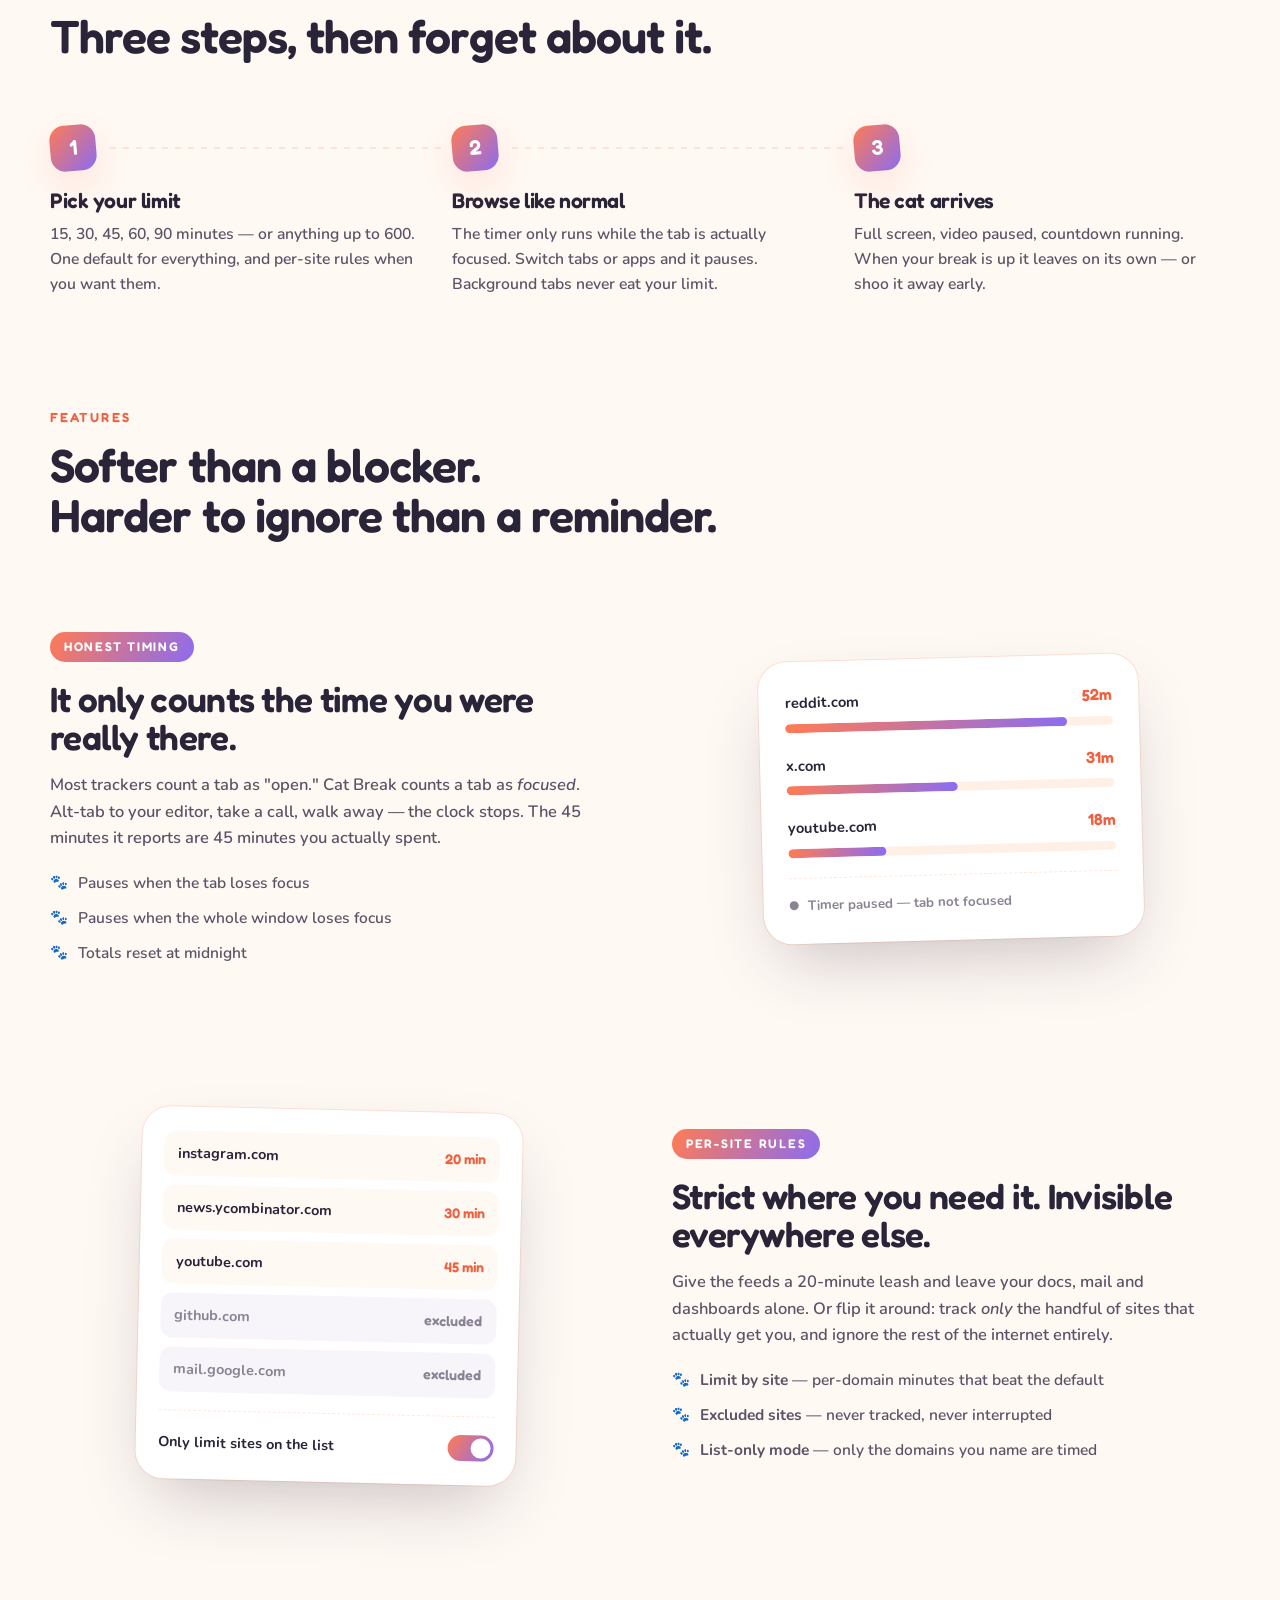
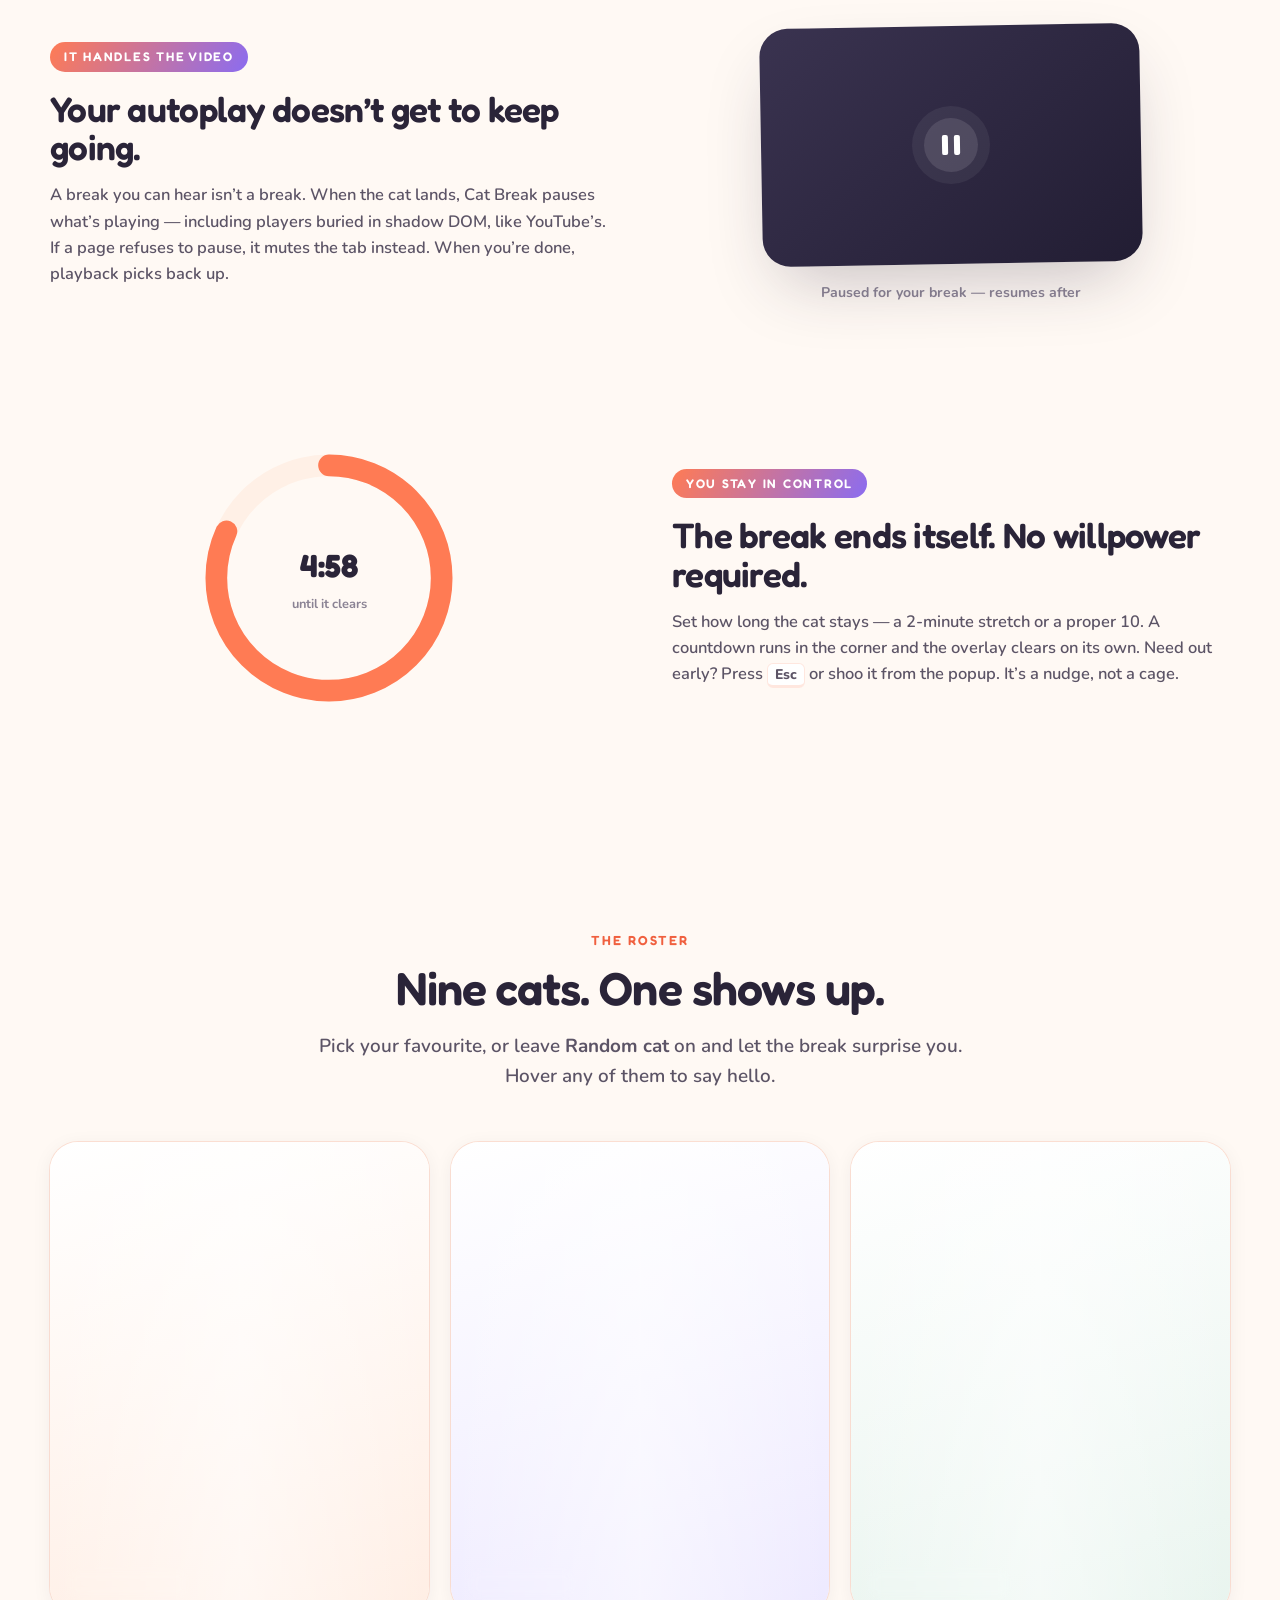
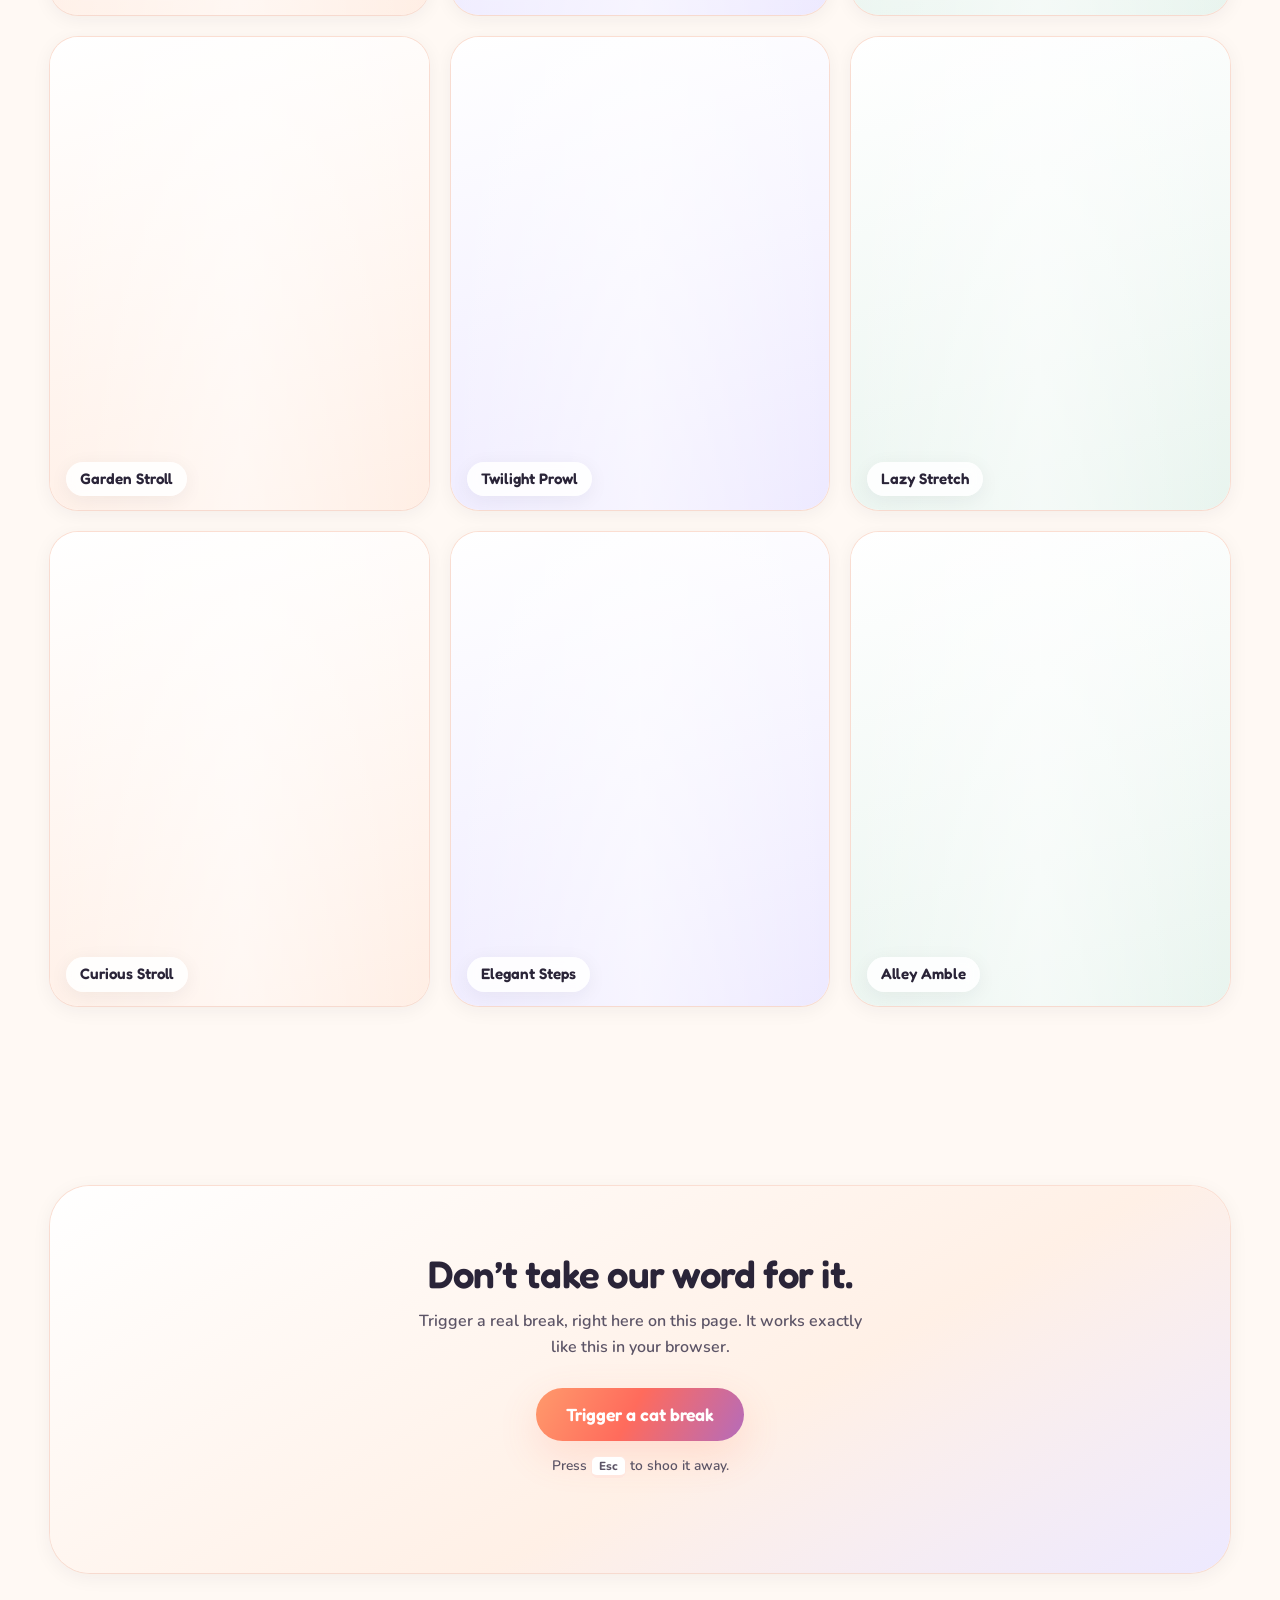
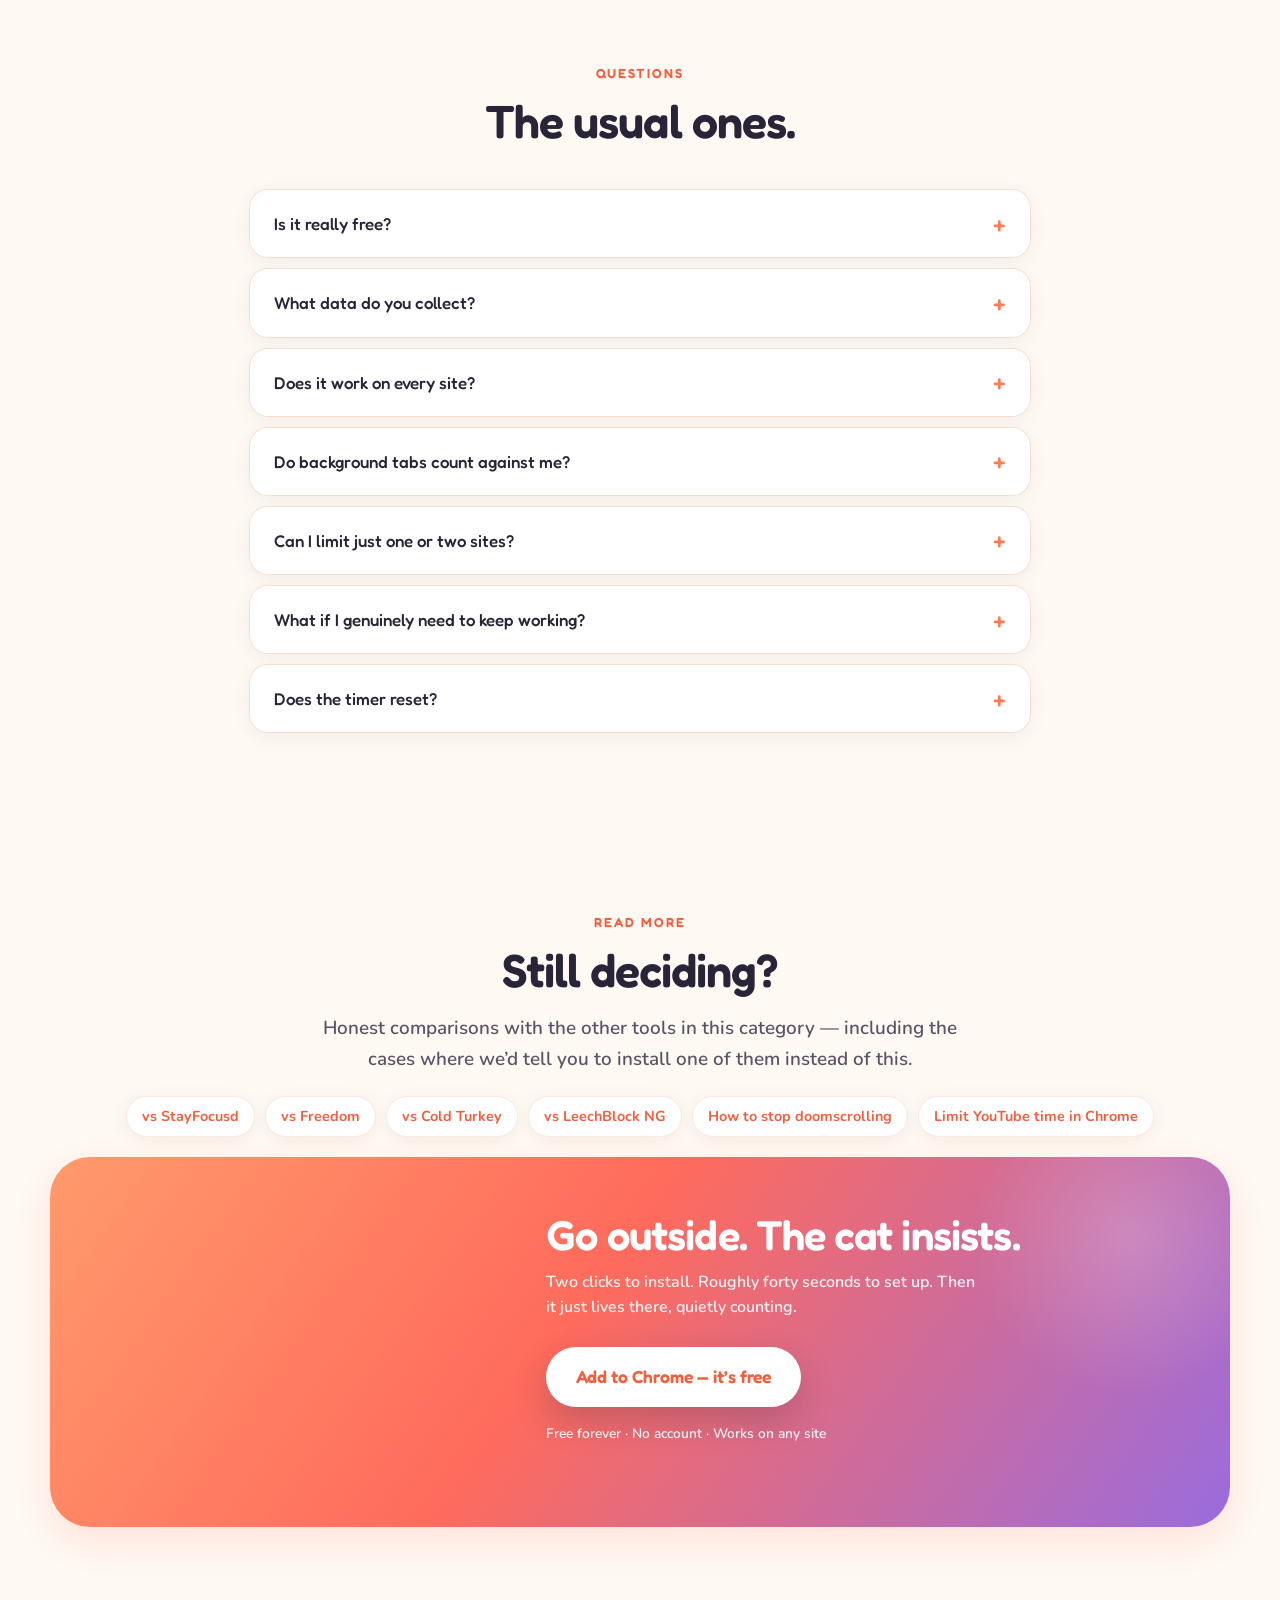
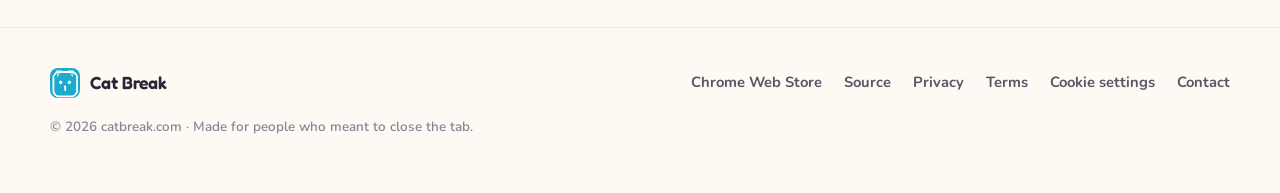
==== commit 2132b2d5: "feat(website): technical SEO pass Vercel Analytics is now recording (0 before the tracking fix), and" ====
--- a/website/index.html
+++ b/website/index.html
@@ -4,7 +4,7 @@
 <meta charset="utf-8" />
 <meta name="viewport" content="width=device-width, initial-scale=1" />
 <title>Cat Break — a cat interrupts your doomscroll</title>
-<meta name="description" content="Free Chrome extension. When you've been on a site too long, a cat walks onto the page, pauses the video, and stays until you've taken a real break. No account, no ads, nothing leaves your device." />
+<meta name="description" content="Free Chrome extension. Stay on a site too long and a cat walks onto the page, pauses the video, and stays until you take a real break." />
 <!-- www is the host that serves 200; the apex 308-redirects to it. Canonical and
      og:url must name the URL that actually resolves, or the signals split. -->
 <link rel="canonical" href="https://www.catbreak.com/" />
@@ -18,6 +18,7 @@
 <meta property="og:image:width" content="1200" />
 <meta property="og:image:height" content="630" />
 <meta property="og:image:alt" content="A cat standing in a browser window asking you to take a break." />
+<meta property="og:locale" content="en_US" />
 <meta name="twitter:card" content="summary_large_image" />
 <meta name="twitter:title" content="Cat Break — a cat interrupts your doomscroll" />
 <meta name="twitter:description" content="Hit your time limit and a cat takes over the tab. Works on any site, not just social." />
@@ -46,6 +47,33 @@
 
 <!-- Install-click tracking, sent to whichever of the two above is available. -->
 <script defer src="analytics.js"></script>
+
+<script type="application/ld+json">
+{
+  "@context": "https://schema.org",
+  "@graph": [
+    {
+      "@type": "Organization",
+      "@id": "https://www.catbreak.com/#org",
+      "name": "Cat Break",
+      "url": "https://www.catbreak.com/",
+      "logo": "https://www.catbreak.com/icons/icon-128.png",
+      "sameAs": [
+        "https://github.com/parthbhodia/gatekeep-lock-chrome-extension",
+        "https://chromewebstore.google.com/detail/cat-break/lnmigkmapjkmfpnjlhnmdkihpnlihagh"
+      ]
+    },
+    {
+      "@type": "WebSite",
+      "@id": "https://www.catbreak.com/#site",
+      "name": "Cat Break",
+      "url": "https://www.catbreak.com/",
+      "inLanguage": "en",
+      "publisher": { "@id": "https://www.catbreak.com/#org" }
+    }
+  ]
+}
+</script>
 
 <script type="application/ld+json">
 {
@@ -542,6 +570,19 @@
   </div>
 </footer>
 
+<!-- ─── Roaming cat ───────────────────────────────────────────────────────── -->
+<!-- Decoration, so it is built entirely by app.js and starts hidden: a visitor
+     with JS off, or one who prefers reduced motion, simply never sees it. -->
+<div class="roamer" id="roamer" hidden>
+  <div class="roamer-cat" data-cat="cat-street-strut.mp4">
+    <canvas class="cat-canvas"></canvas>
+  </div>
+  <button class="roamer-shoo" id="roamerShoo" type="button" aria-label="Shoo the roaming cat away">
+    <span class="roamer-hint" aria-hidden="true">shoo!</span>
+  </button>
+  <span class="roamer-say" id="roamerSay" aria-hidden="true"></span>
+</div>
+
 <!-- ─── Live demo overlay (mirrors the extension) ─────────────────────────── -->
 <div class="demo" id="demo" hidden>
   <div class="demo-scrim"></div>
--- a/website/styles.css
+++ b/website/styles.css
@@ -953,3 +953,129 @@
 .reading-inner { text-align: center; }
 .reading .more-links { justify-content: center; margin-top: 22px; }
 .reading .more-links a { background: var(--card); box-shadow: var(--shadow-soft); }
+
+/* ── Roaming cat ─────────────────────────────────────────────────────────── */
+
+/* Fixed to the bottom edge; app.js drives translateX across the viewport. The
+   container never takes pointer events, so she can wander over the page
+   without ever swallowing a click meant for the content underneath — only the
+   shoo button opts back in. */
+.roamer {
+  position: fixed;
+  left: 0;
+  bottom: 0;
+  z-index: 60;
+  width: 190px;
+  pointer-events: none;
+  will-change: transform;
+}
+
+/* Explicit height, not aspect-ratio: .cat-canvas is absolutely positioned, so
+   it contributes nothing to its parent's height, and percentage heights do not
+   resolve against an aspect-ratio box either (same trap as .cat-slot above).
+   Without a real height here the whole roamer collapses to zero and sits below
+   the fold. */
+.roamer-cat {
+  position: relative;
+  width: 100%;
+  height: 120px;
+}
+
+/* object-position: bottom center puts her feet on the bottom edge, so she
+   walks along the base of the viewport rather than floating in a box. */
+.roamer-cat .cat-canvas {
+  position: absolute;
+  inset: 0;
+  width: 100%;
+  height: 100%;
+  object-fit: contain;
+  object-position: bottom center;
+  filter: drop-shadow(0 8px 12px rgba(42, 36, 56, 0.26));
+}
+
+/* The source <video> app.js appends is painted through the canvas, never shown. */
+.roamer-cat .cat-src {
+  position: absolute;
+  width: 1px; height: 1px;
+  opacity: 0;
+  pointer-events: none;
+}
+
+.roamer-shoo {
+  position: absolute;
+  inset: 0;
+  pointer-events: auto;
+  border: 0;
+  padding: 0;
+  background: none;
+  cursor: pointer;
+  border-radius: 12px;
+}
+
+.roamer-hint {
+  position: absolute;
+  left: 50%;
+  top: -6px;
+  transform: translate(-50%, 4px);
+  padding: 3px 10px 4px;
+  border-radius: var(--pill);
+  background: var(--ink);
+  color: #fff;
+  font-family: var(--display);
+  font-size: 0.72rem;
+  font-weight: 600;
+  white-space: nowrap;
+  opacity: 0;
+  transition: opacity 0.18s ease, transform 0.18s ease;
+}
+
+.roamer-shoo:hover .roamer-hint,
+.roamer-shoo:focus-visible .roamer-hint {
+  opacity: 1;
+  transform: translate(-50%, 0);
+}
+
+.roamer-shoo:focus-visible {
+  outline: 3px solid var(--coral);
+  outline-offset: 3px;
+}
+
+/* Her parting word as she bolts. */
+.roamer-say {
+  position: absolute;
+  left: 50%;
+  top: -34px;
+  transform: translate(-50%, 6px) scale(0.9);
+  padding: 5px 12px 6px;
+  border-radius: var(--pill);
+  background: var(--card);
+  border: 1px solid var(--card-edge);
+  box-shadow: var(--shadow-soft);
+  color: var(--coral-deep);
+  font-family: var(--display);
+  font-size: 0.85rem;
+  font-weight: 600;
+  white-space: nowrap;
+  opacity: 0;
+  transition: opacity 0.18s ease, transform 0.22s cubic-bezier(0.34, 1.56, 0.64, 1);
+}
+
+.roamer-say.is-in { opacity: 1; transform: translate(-50%, 0) scale(1); }
+
+/* Once she has been shooed the hint has served its purpose, and the pointer is
+   still sitting where she was — so :hover would otherwise keep it up, colliding
+   with her parting word. */
+.roamer.is-shooed .roamer-hint { opacity: 0 !important; }
+.roamer.is-shooed .roamer-shoo { pointer-events: none; }
+
+@media (max-width: 620px) {
+  .roamer { width: 132px; }
+  .roamer-cat { height: 84px; }
+  .roamer-hint { opacity: 1; transform: translate(-50%, 0); } /* no hover on touch */
+}
+
+/* app.js already skips the roamer entirely under reduced motion; this is the
+   belt-and-braces for anyone who flips the setting mid-visit. */
+@media (prefers-reduced-motion: reduce) {
+  .roamer { display: none; }
+}
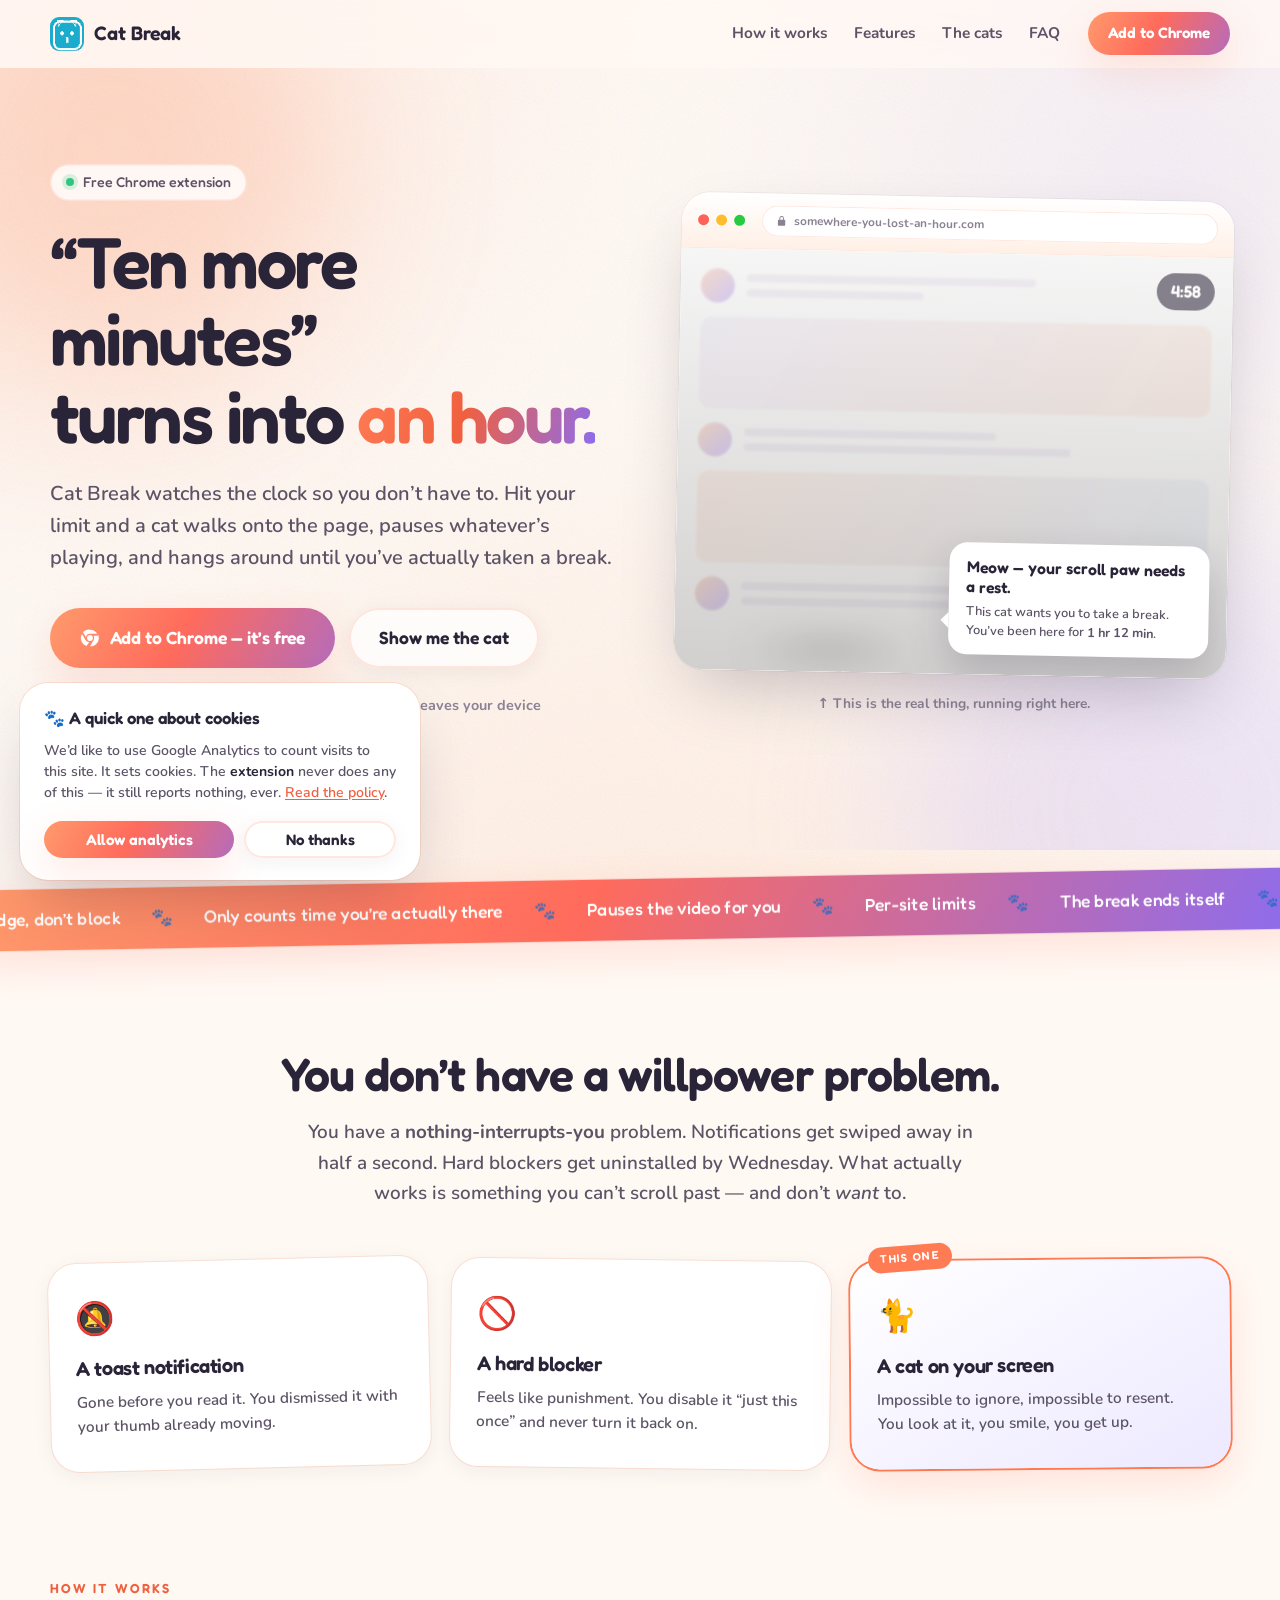
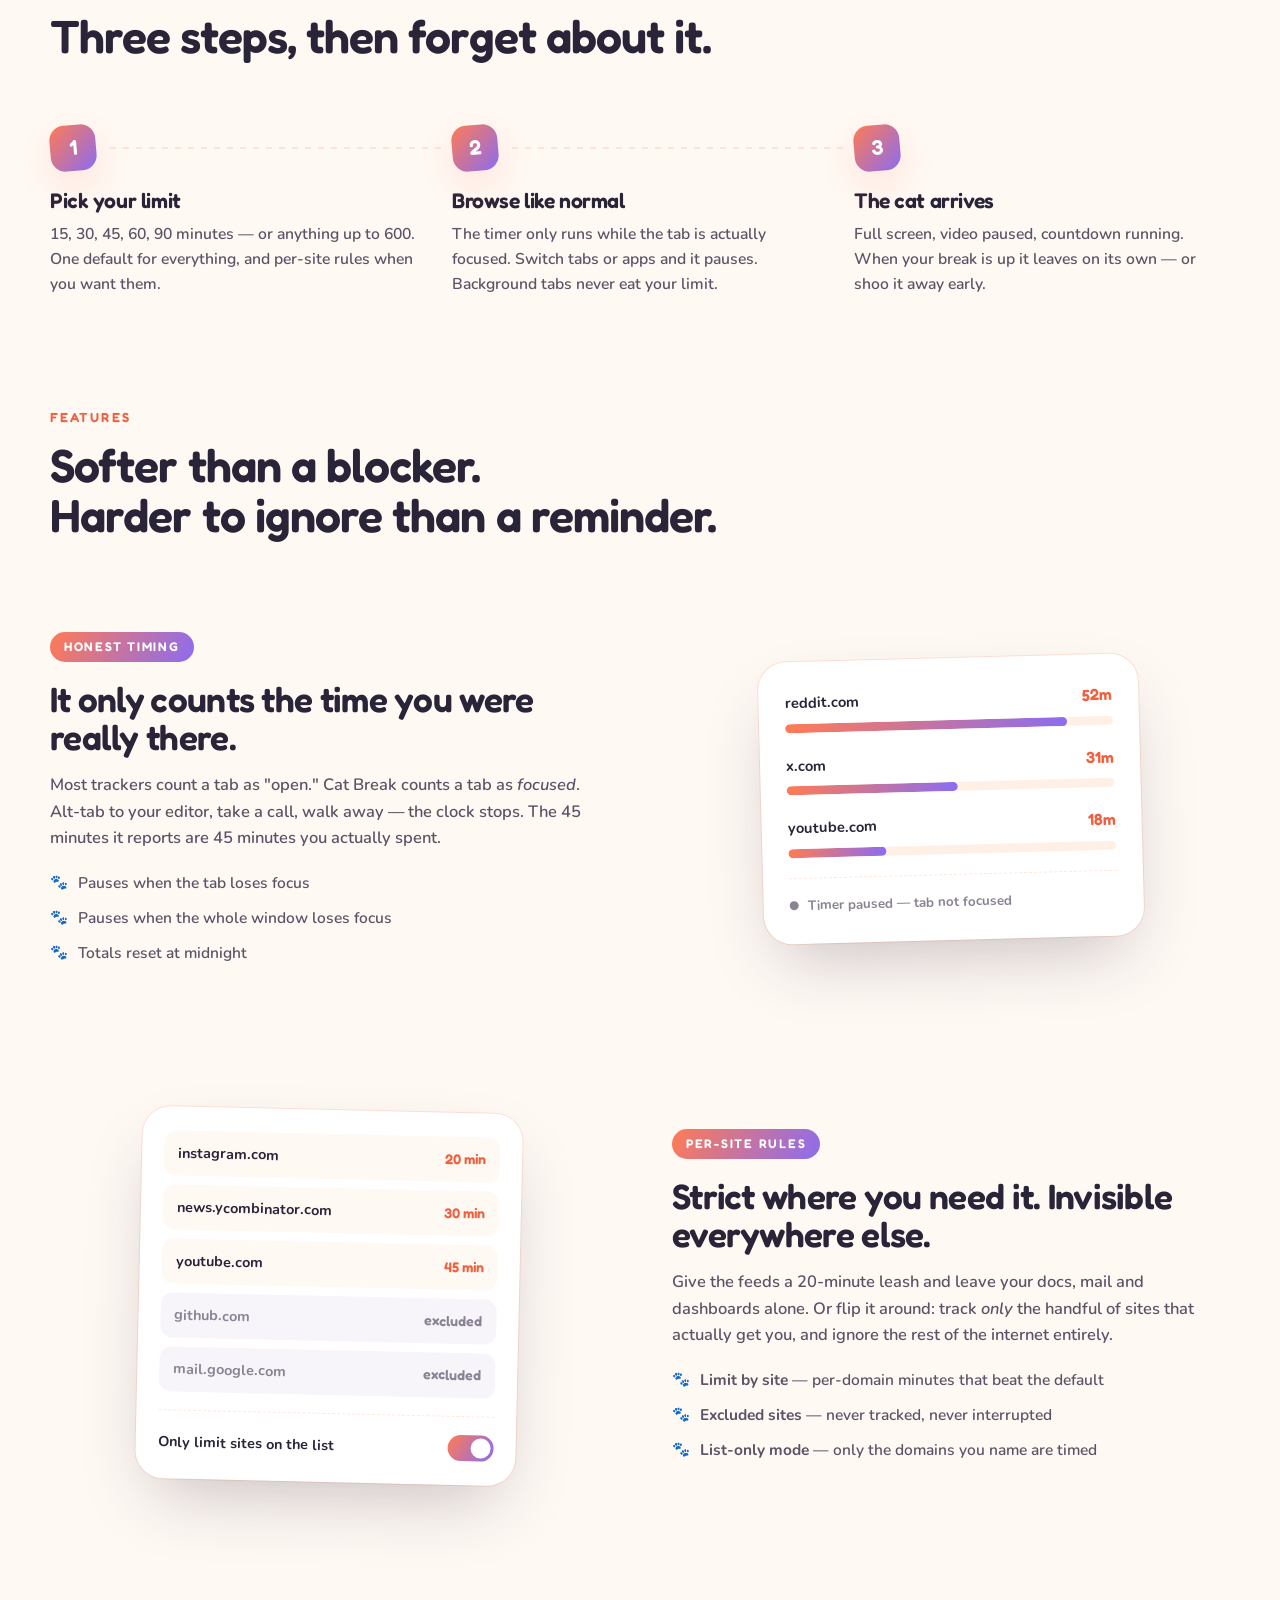
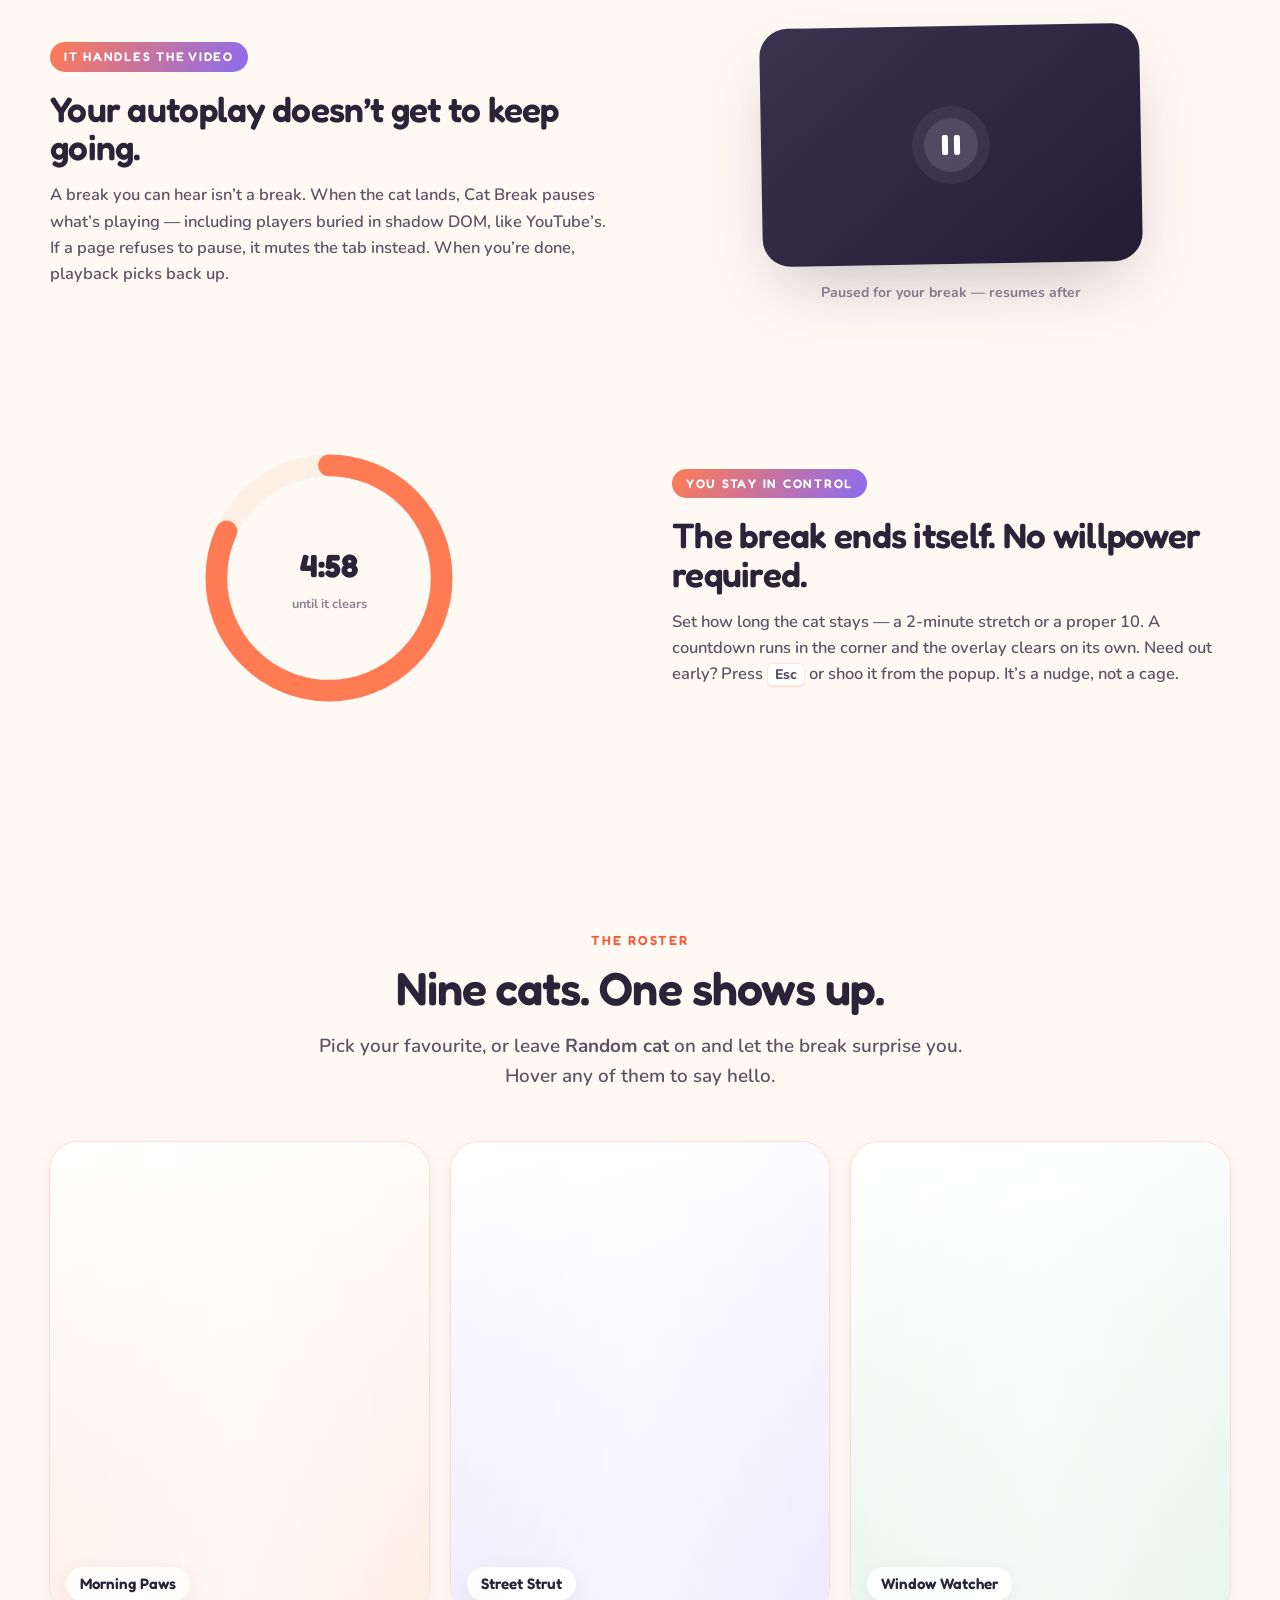
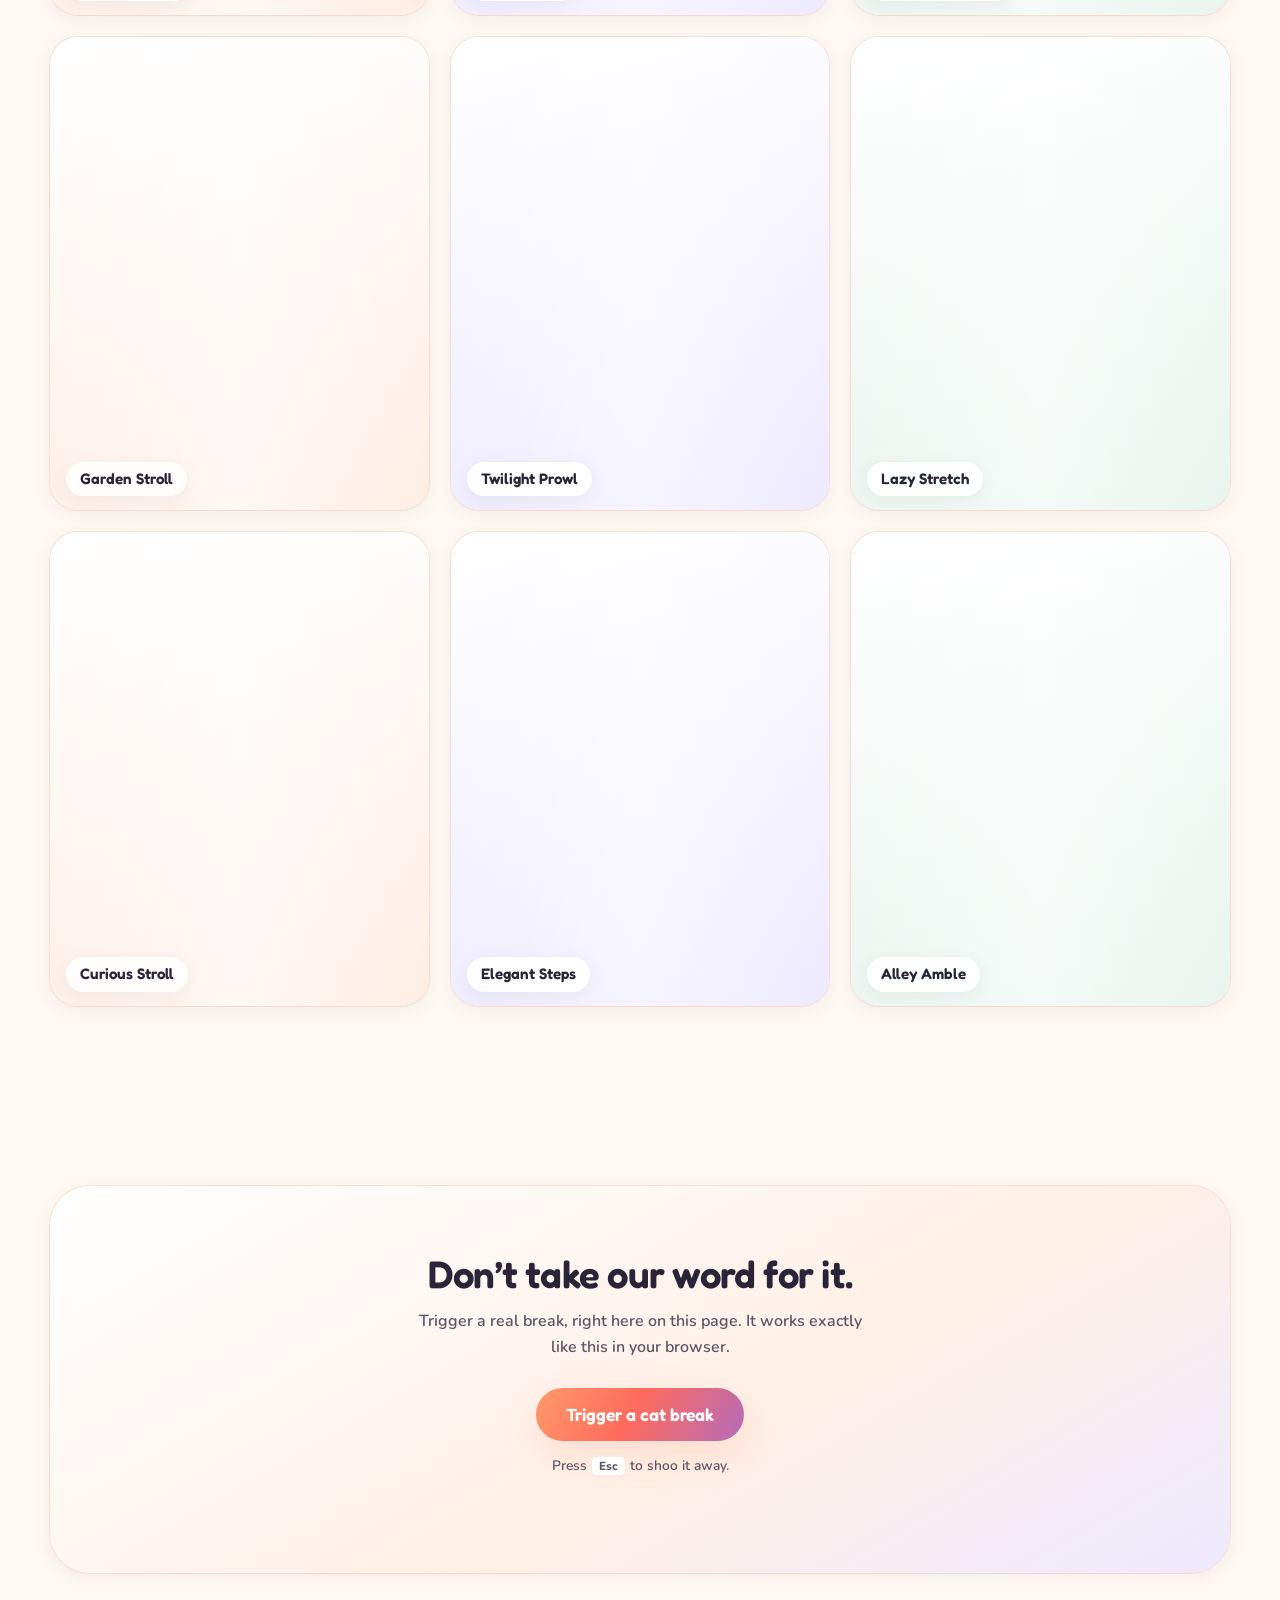
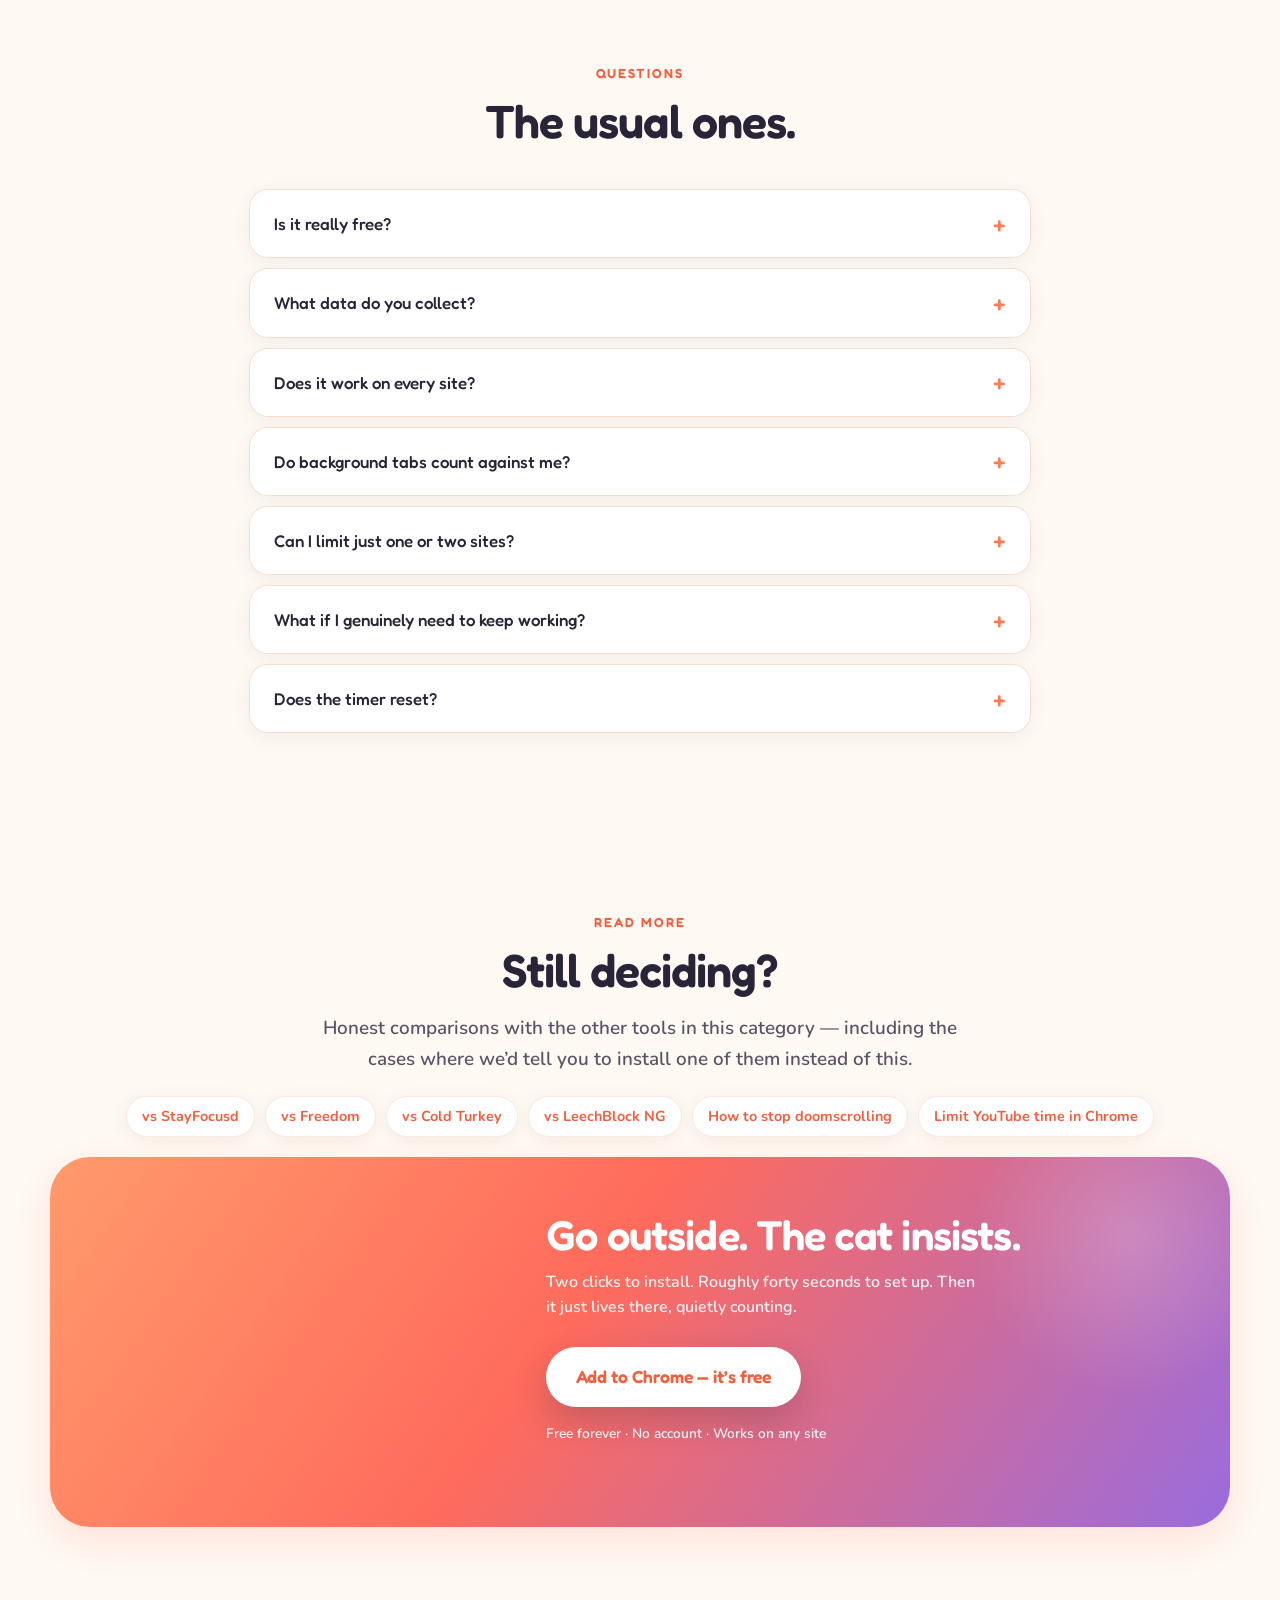
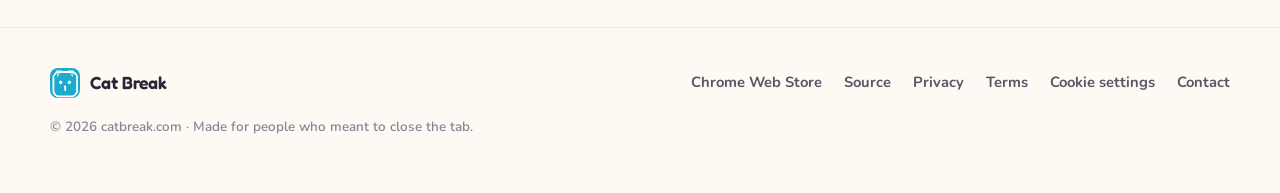
==== commit a78c4bee: "feat: anonymous usage stats, on by default, with the privacy docs to match The extension now sends a" ====
--- a/website/index.html
+++ b/website/index.html
@@ -13,7 +13,7 @@
 <meta property="og:url" content="https://www.catbreak.com/" />
 <meta property="og:site_name" content="Cat Break" />
 <meta property="og:title" content="Cat Break — a cat interrupts your doomscroll" />
-<meta property="og:description" content="Hit your time limit and a cat takes over the tab. Works on any site, not just social. Free Chrome extension. Nothing leaves your device." />
+<meta property="og:description" content="Hit your time limit and a cat takes over the tab. Works on any site, not just social. Free Chrome extension. Your browsing stays on your device." />
 <meta property="og:image" content="https://www.catbreak.com/og.jpg" />
 <meta property="og:image:width" content="1200" />
 <meta property="og:image:height" content="630" />
@@ -117,7 +117,7 @@
     {
       "@type": "Question",
       "name": "What data does Cat Break collect?",
-      "acceptedAnswer": { "@type": "Answer", "text": "The extension collects nothing. Settings and daily totals live in chrome.storage on your own machine, with no server, no account, no sync and no analytics. The only thing it fetches is the cat video itself. The catbreak.com website is separate and uses Google Analytics and Vercel Web Analytics to count visits; that applies to the marketing site only and never to your browsing inside the extension." }
+      "acceptedAnswer": { "@type": "Answer", "text": "The extension never sees which sites you visit. Settings and daily totals live in chrome.storage on your own machine, with no account and no sync. It fetches the cat video, and sends a few anonymous usage counts (whether the cat loaded, how breaks end, which settings are in use; never sites or anything identifying), which you can turn off in Settings. The catbreak.com website is separate and uses Google Analytics and Vercel Web Analytics to count visits; that applies to the marketing site only and never to your browsing inside the extension." }
     },
     {
       "@type": "Question",
@@ -483,7 +483,7 @@
       </details>
       <details>
         <summary>What data do you collect?</summary>
-        <p><strong>The extension collects nothing.</strong> Settings and daily totals live in <code>chrome.storage</code> on your own machine — no server, no account, no sync, no analytics. The only thing it fetches is the cat video itself.</p>
+        <p><strong>The extension never sees which sites you visit.</strong> Settings and daily totals live in <code>chrome.storage</code> on your own machine — no account, no sync. It fetches the cat video, and sends a few anonymous usage counts (whether the cat loaded, how breaks end, which settings are in use — never sites or anything that identifies you). You can turn that off in Settings.</p>
         <p><strong>This website is separate.</strong> catbreak.com uses Google Analytics and Vercel Web Analytics to count visits and see which pages people read. That’s the marketing site only — it has no connection to the extension, which never reports your browsing anywhere. Details in the <a href="privacy.html">privacy policy</a>.</p>
       </details>
       <details>
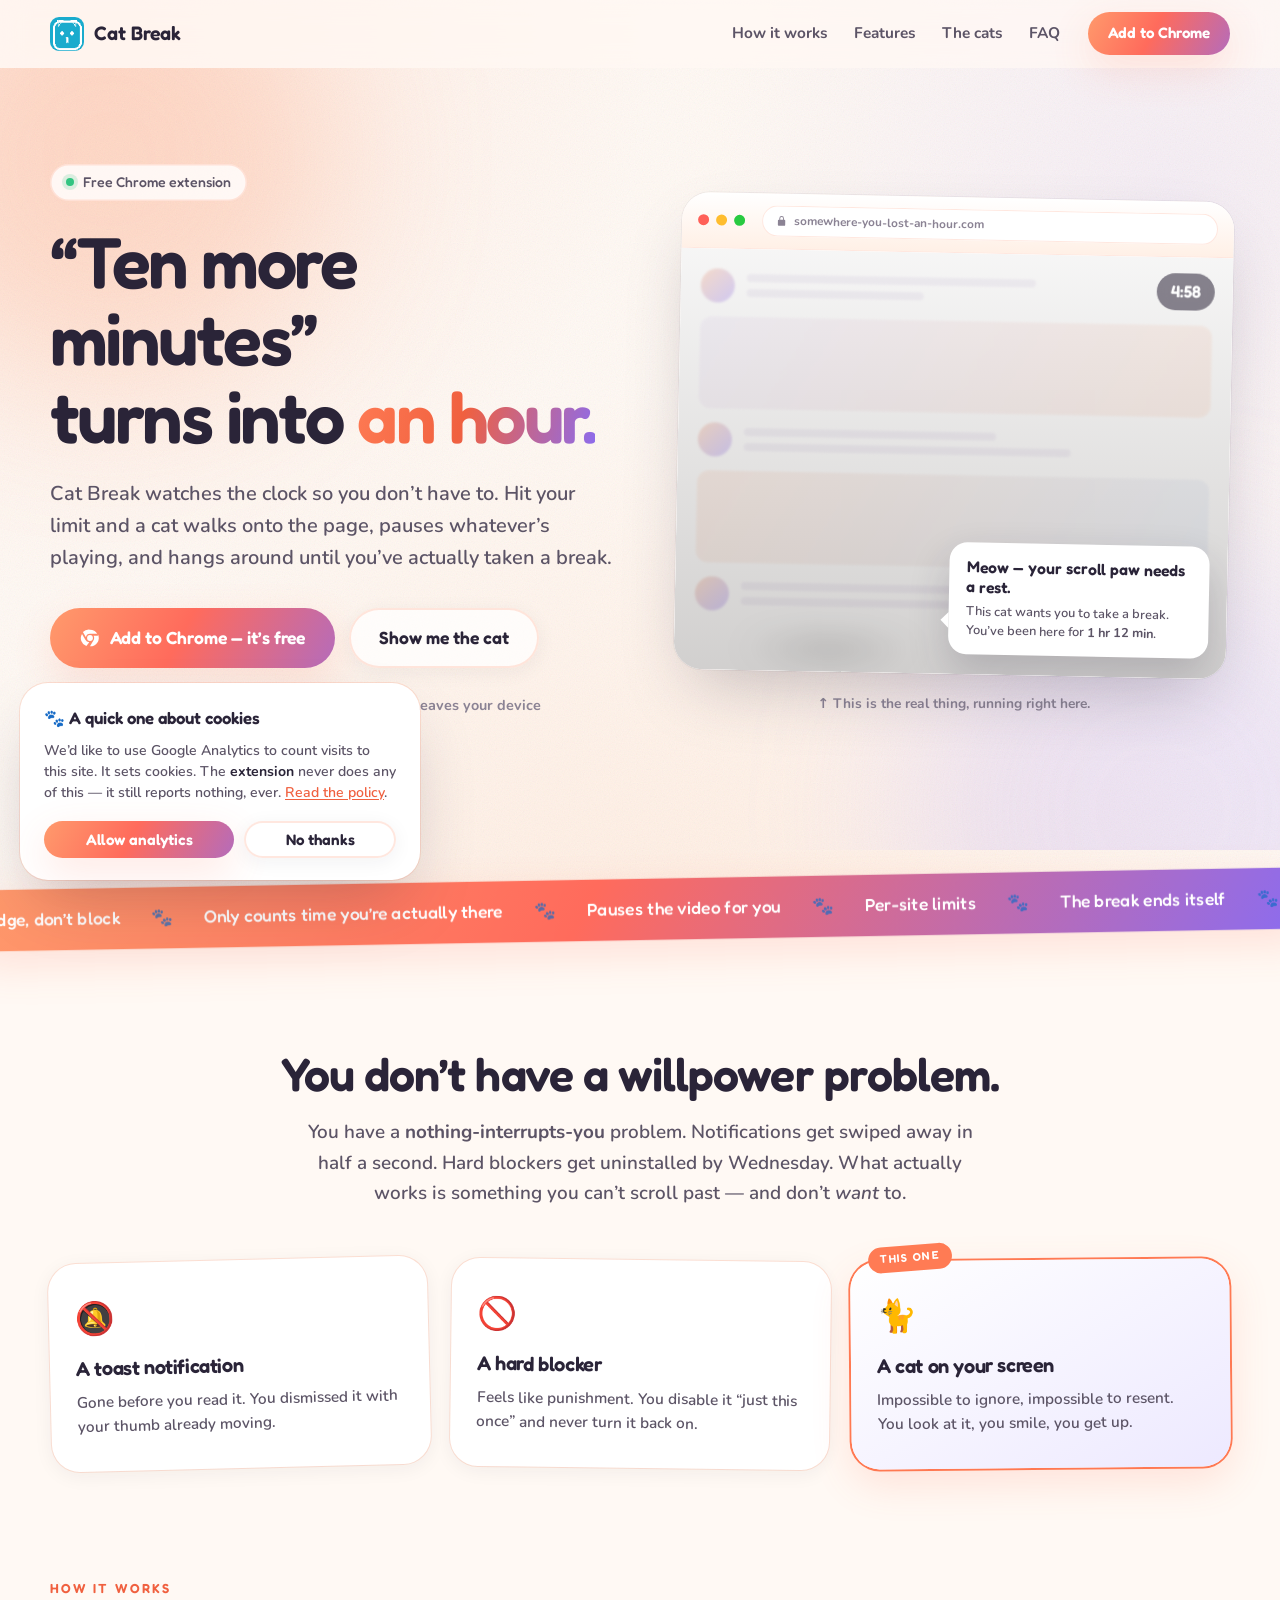
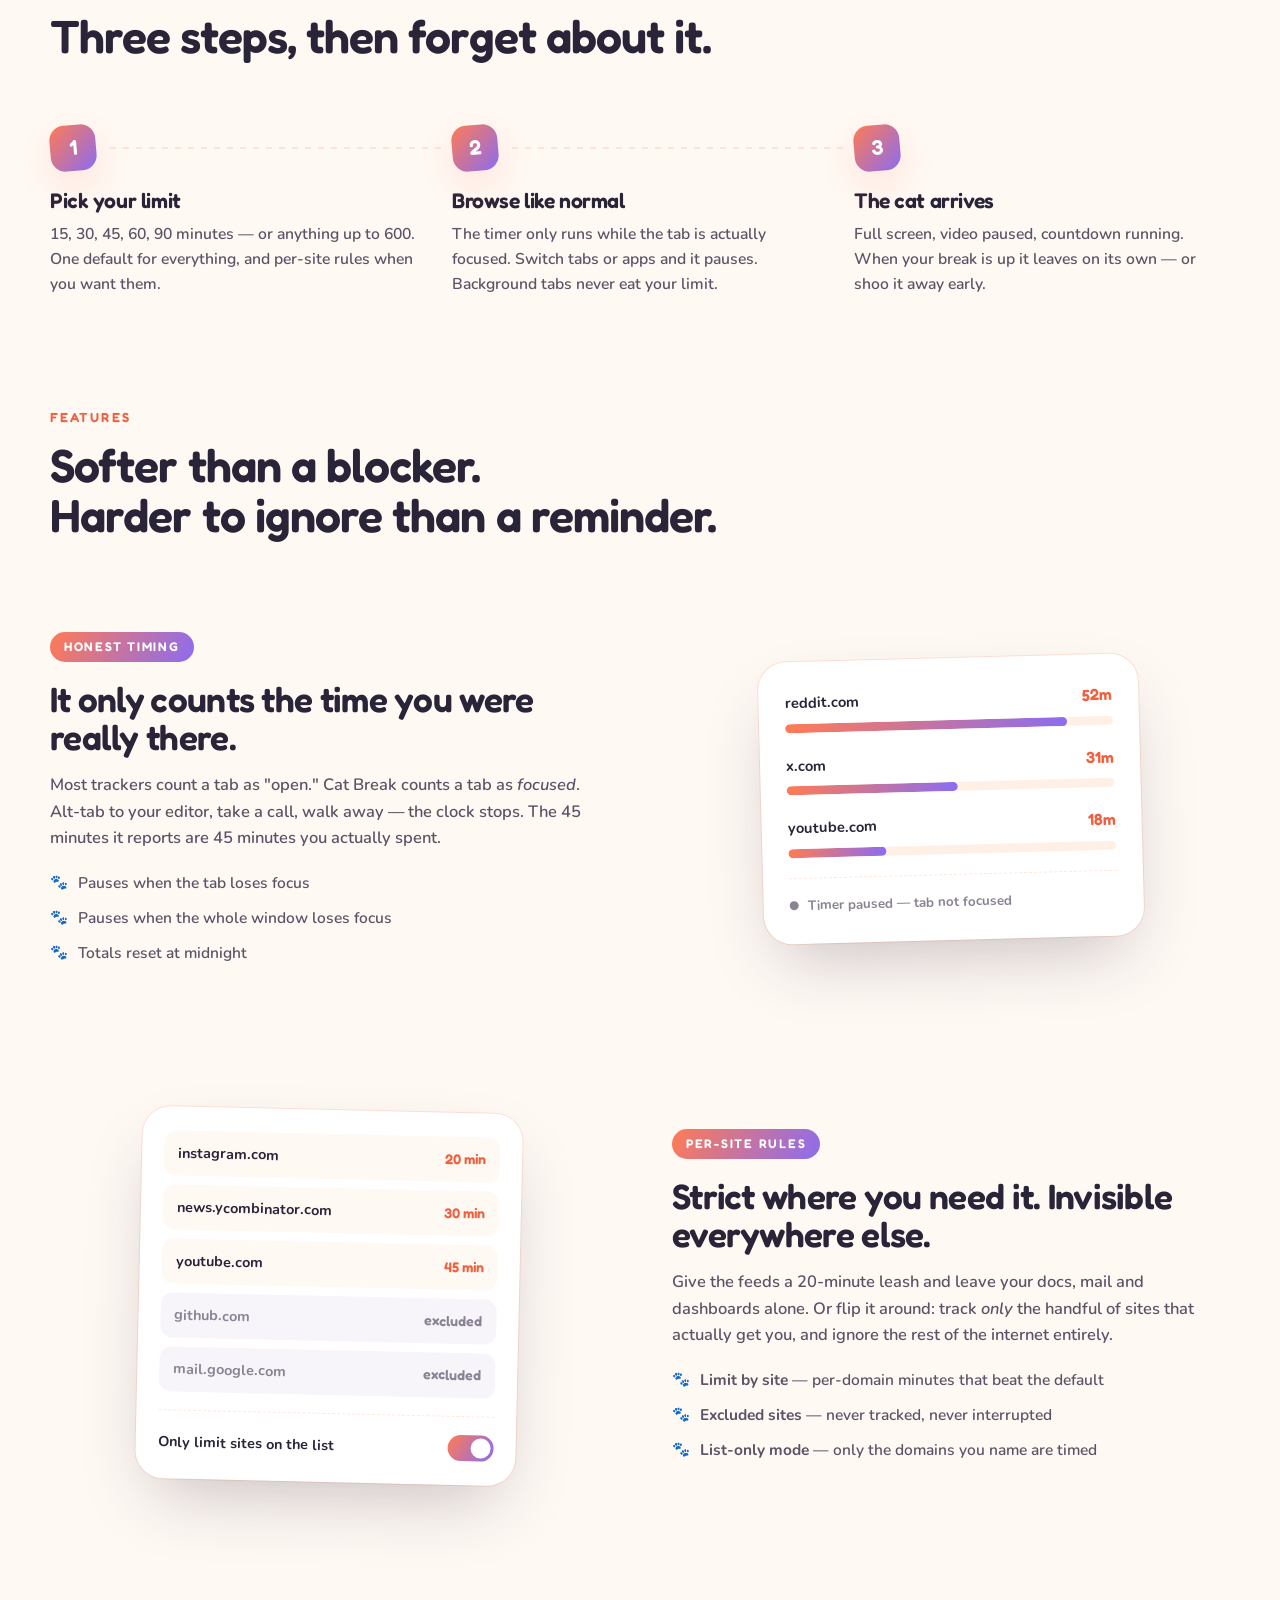
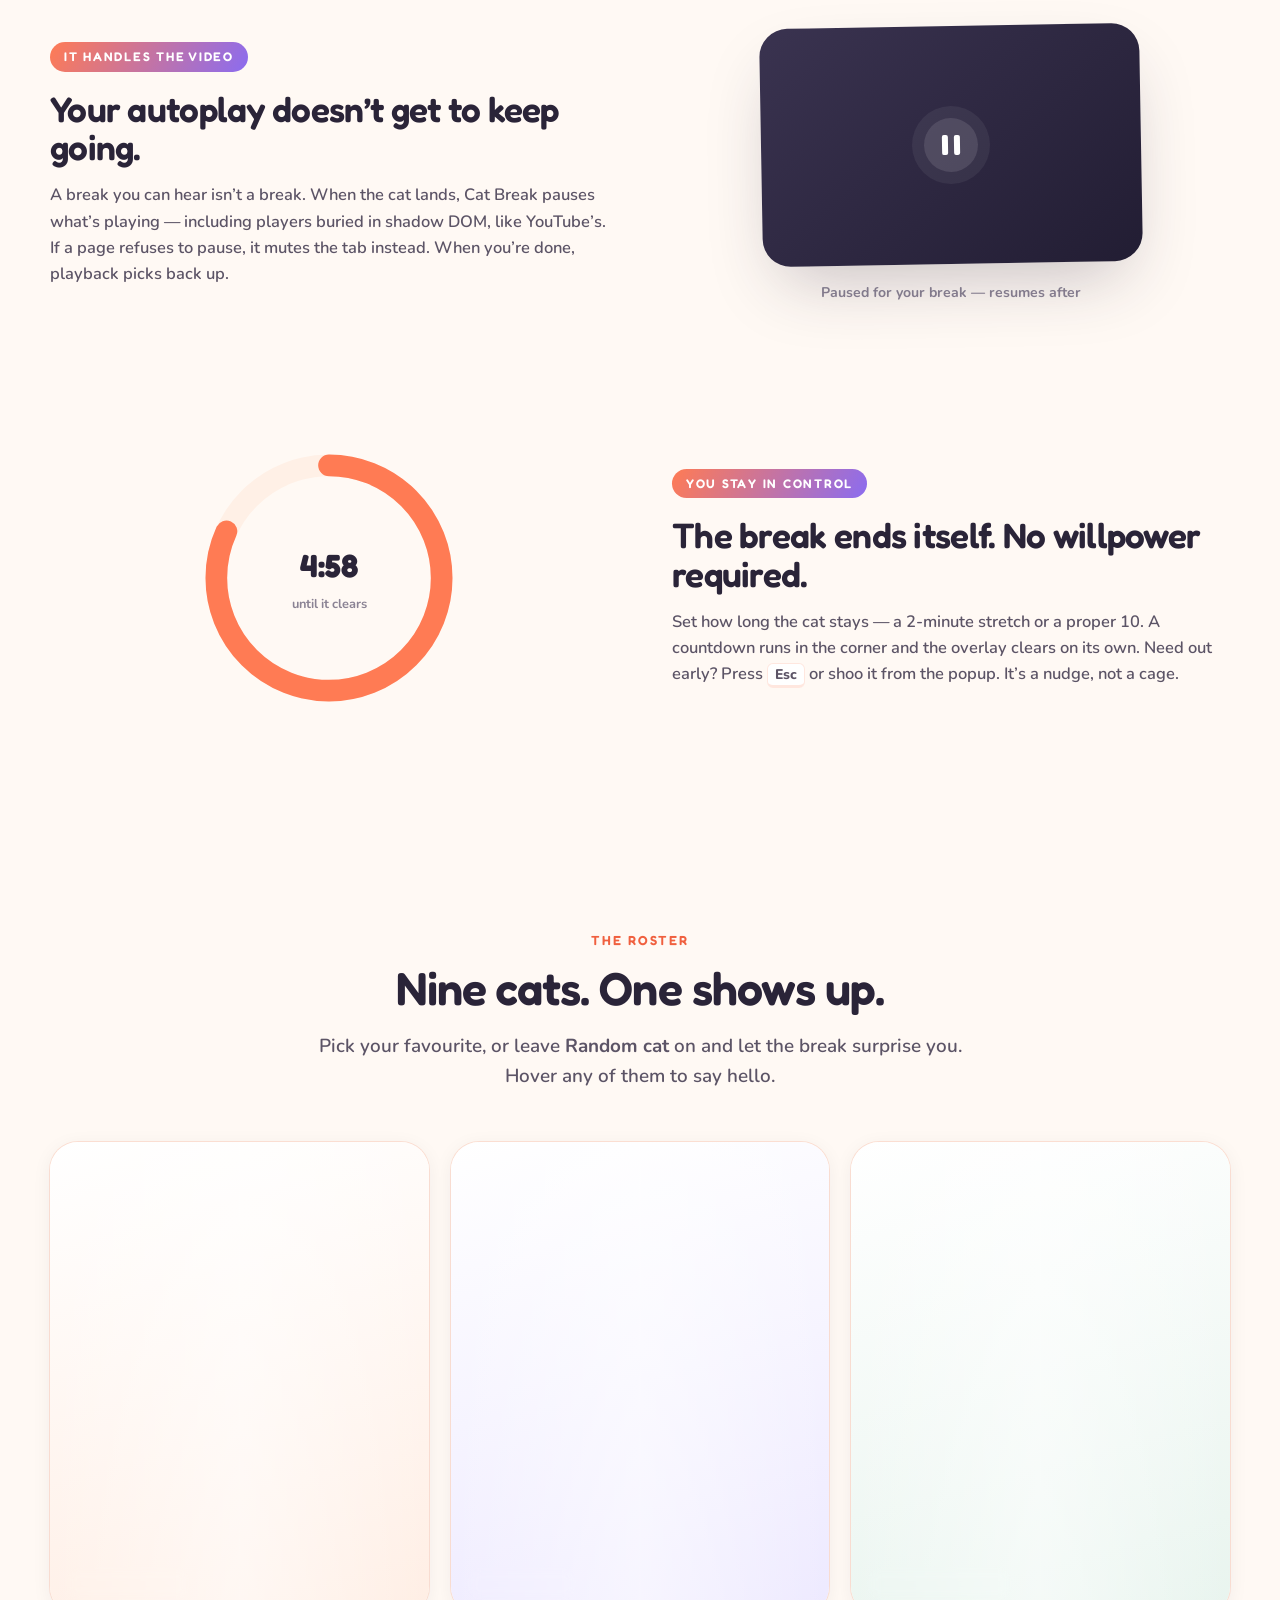
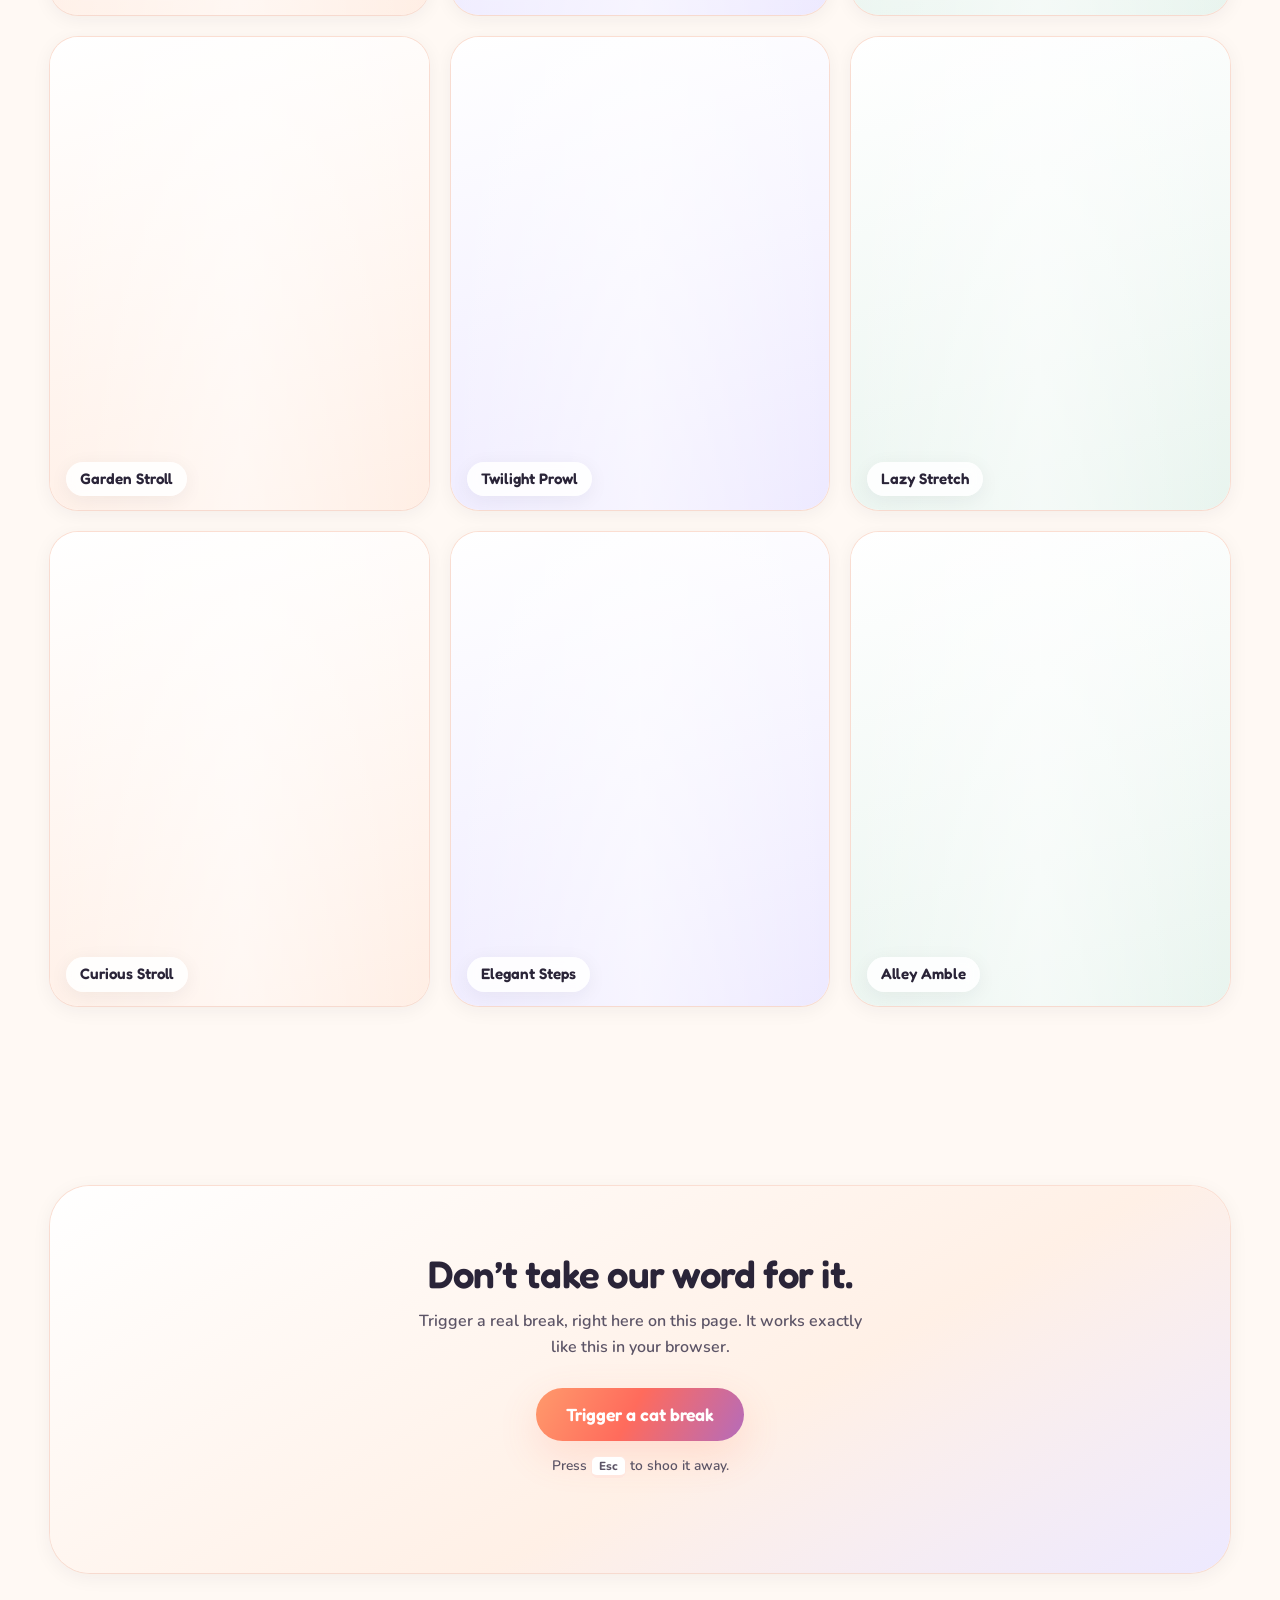
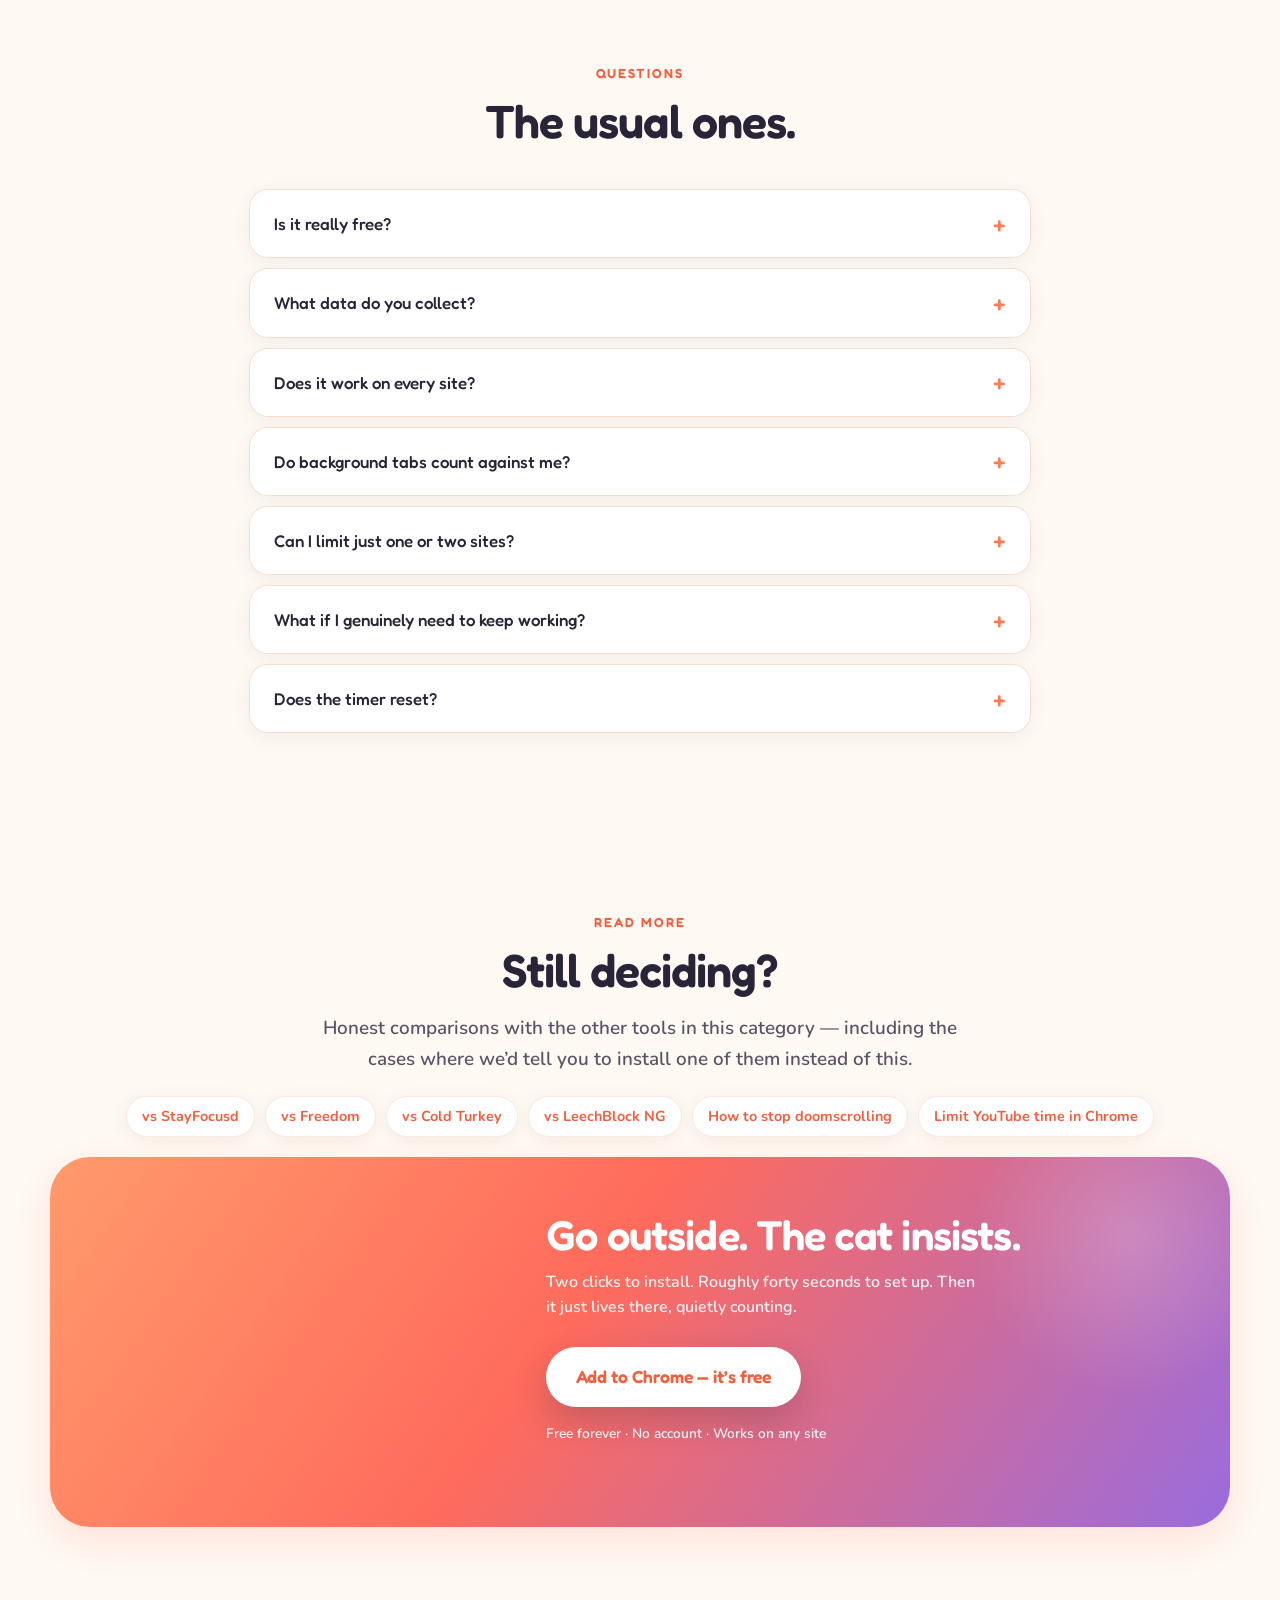
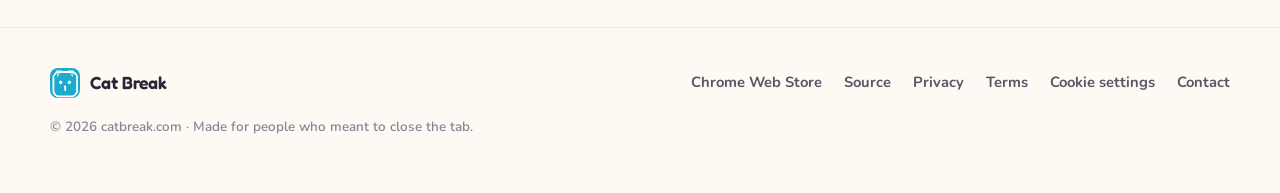
==== commit 25201431: "feat: usage stats say which built-in site a break was on cat_shown and break_ended now carry `site`:" ====
--- a/website/index.html
+++ b/website/index.html
@@ -117,7 +117,7 @@
     {
       "@type": "Question",
       "name": "What data does Cat Break collect?",
-      "acceptedAnswer": { "@type": "Answer", "text": "The extension never sees which sites you visit. Settings and daily totals live in chrome.storage on your own machine, with no account and no sync. It fetches the cat video, and sends a few anonymous usage counts (whether the cat loaded, how breaks end, which settings are in use; never sites or anything identifying), which you can turn off in Settings. The catbreak.com website is separate and uses Google Analytics and Vercel Web Analytics to count visits; that applies to the marketing site only and never to your browsing inside the extension." }
+      "acceptedAnswer": { "@type": "Answer", "text": "The extension never sends your browsing history. Settings and daily totals live in chrome.storage on your own machine, with no account and no sync. It fetches the cat video, and sends a few anonymous usage counts (whether the cat loaded, how breaks end, which settings are in use, and whether a break was on a built-in site like YouTube or on another site; never any other site name or anything identifying), which you can turn off in Settings. The catbreak.com website is separate and uses Google Analytics and Vercel Web Analytics to count visits; that applies to the marketing site only and never to your browsing inside the extension." }
     },
     {
       "@type": "Question",
@@ -483,7 +483,7 @@
       </details>
       <details>
         <summary>What data do you collect?</summary>
-        <p><strong>The extension never sees which sites you visit.</strong> Settings and daily totals live in <code>chrome.storage</code> on your own machine — no account, no sync. It fetches the cat video, and sends a few anonymous usage counts (whether the cat loaded, how breaks end, which settings are in use — never sites or anything that identifies you). You can turn that off in Settings.</p>
+        <p><strong>The extension never sends your browsing history.</strong> Settings and daily totals live in <code>chrome.storage</code> on your own machine — no account, no sync. It fetches the cat video, and sends a few anonymous usage counts (whether the cat loaded, how breaks end, which settings are in use, and whether a break was on a built-in site like YouTube or on another site — never any other site name or anything that identifies you). You can turn that off in Settings.</p>
         <p><strong>This website is separate.</strong> catbreak.com uses Google Analytics and Vercel Web Analytics to count visits and see which pages people read. That’s the marketing site only — it has no connection to the extension, which never reports your browsing anywhere. Details in the <a href="privacy.html">privacy policy</a>.</p>
       </details>
       <details>
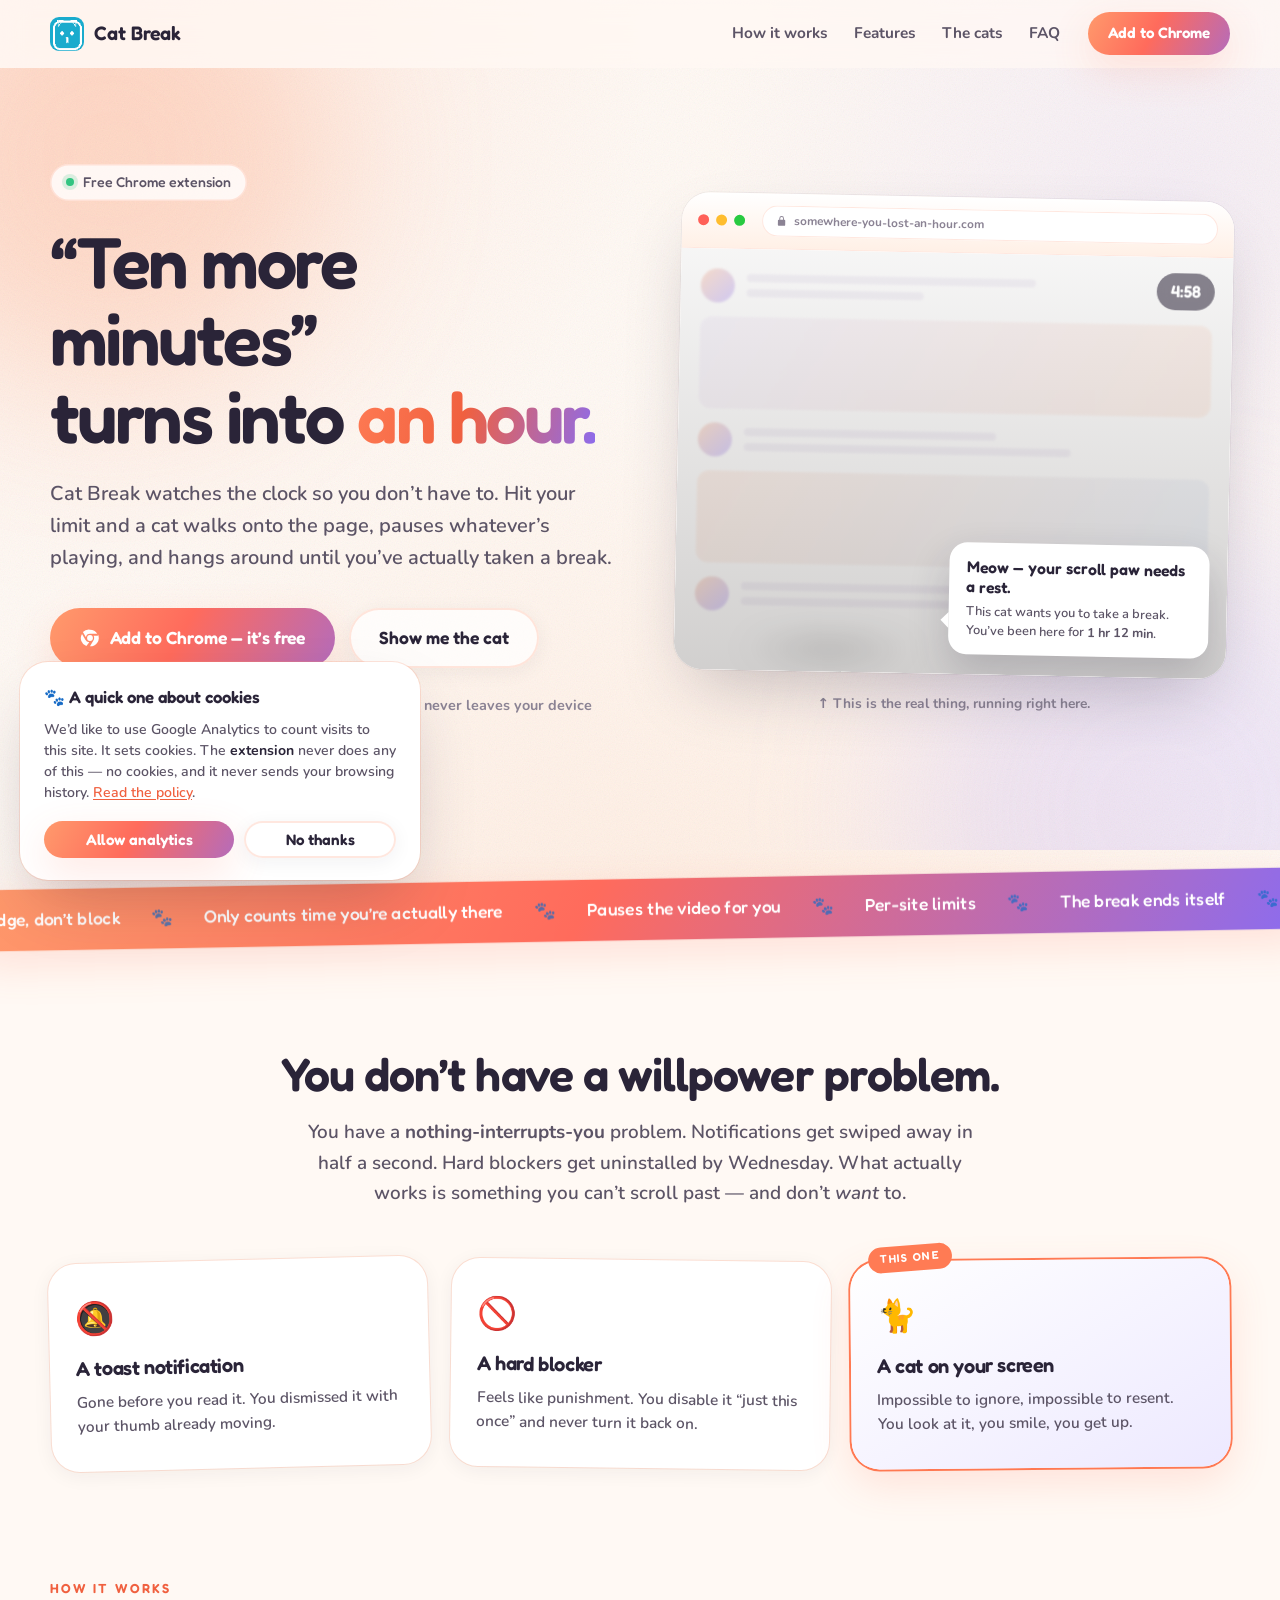
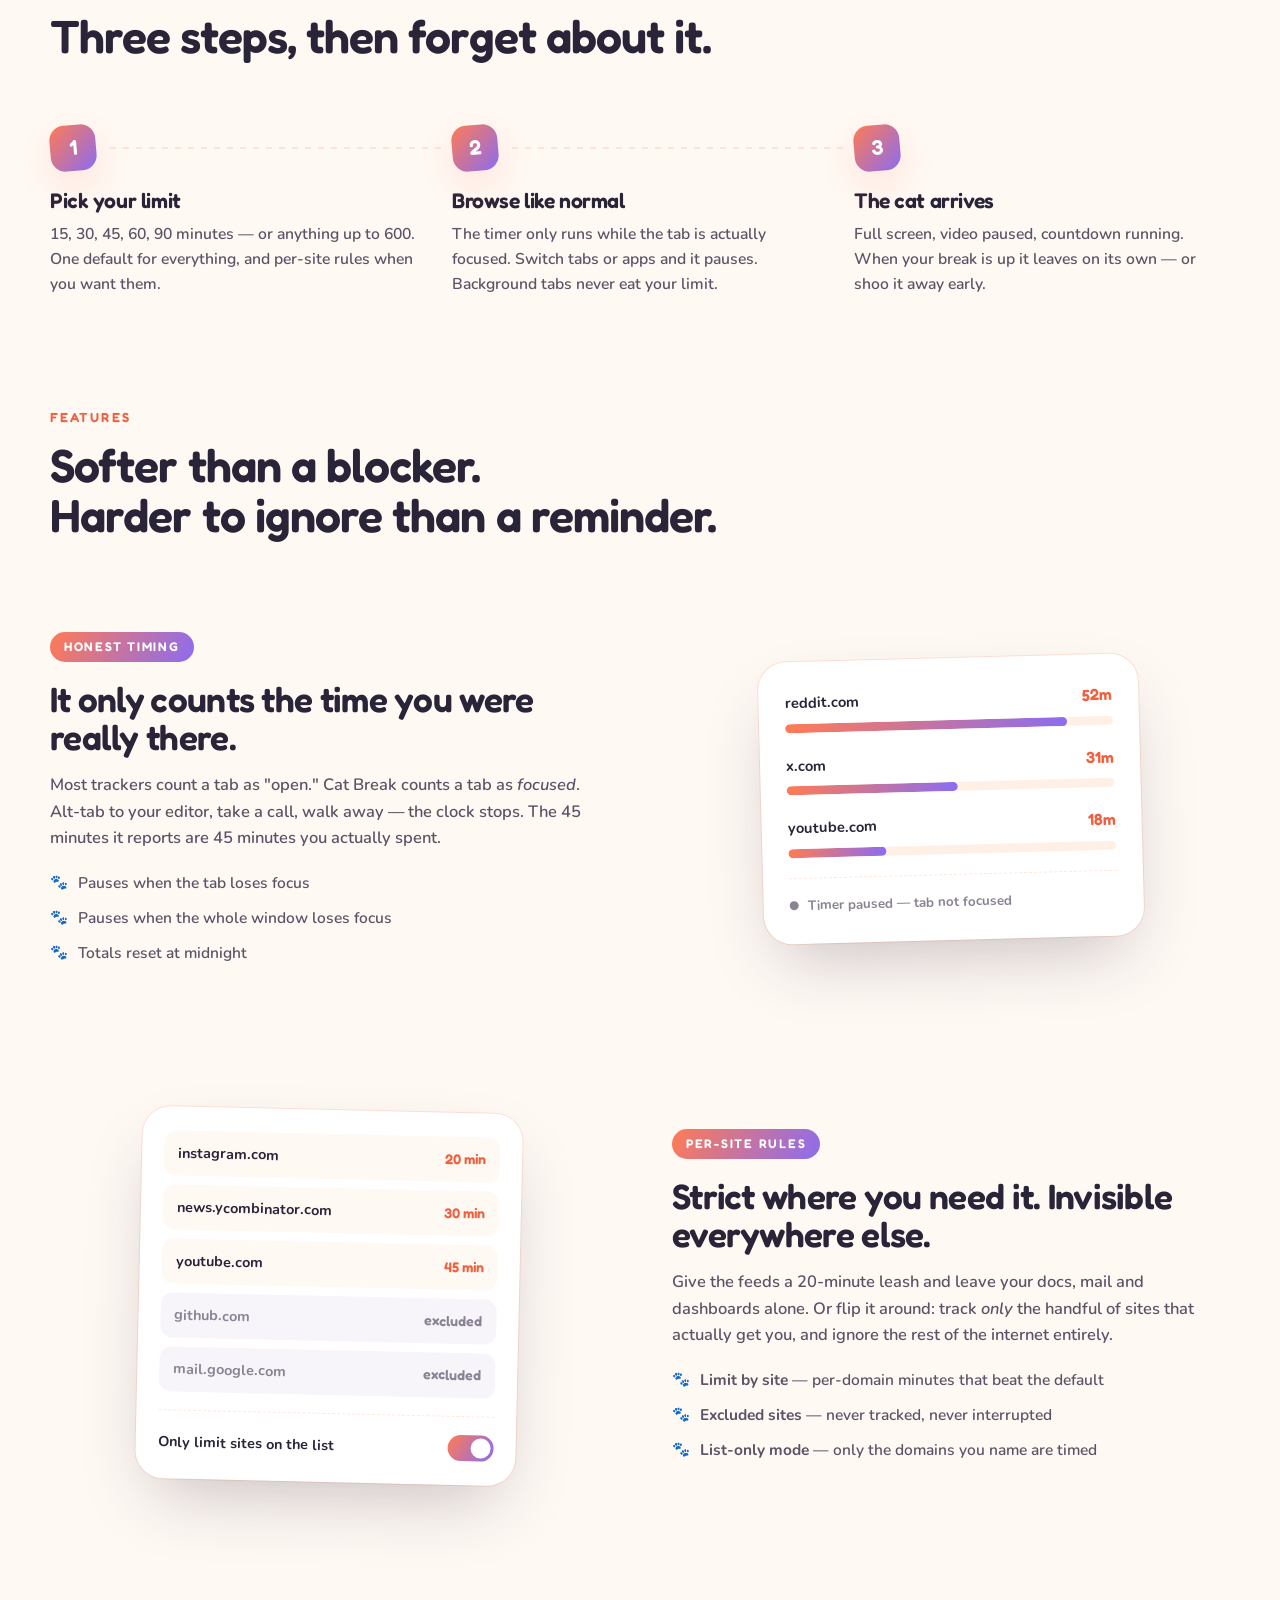
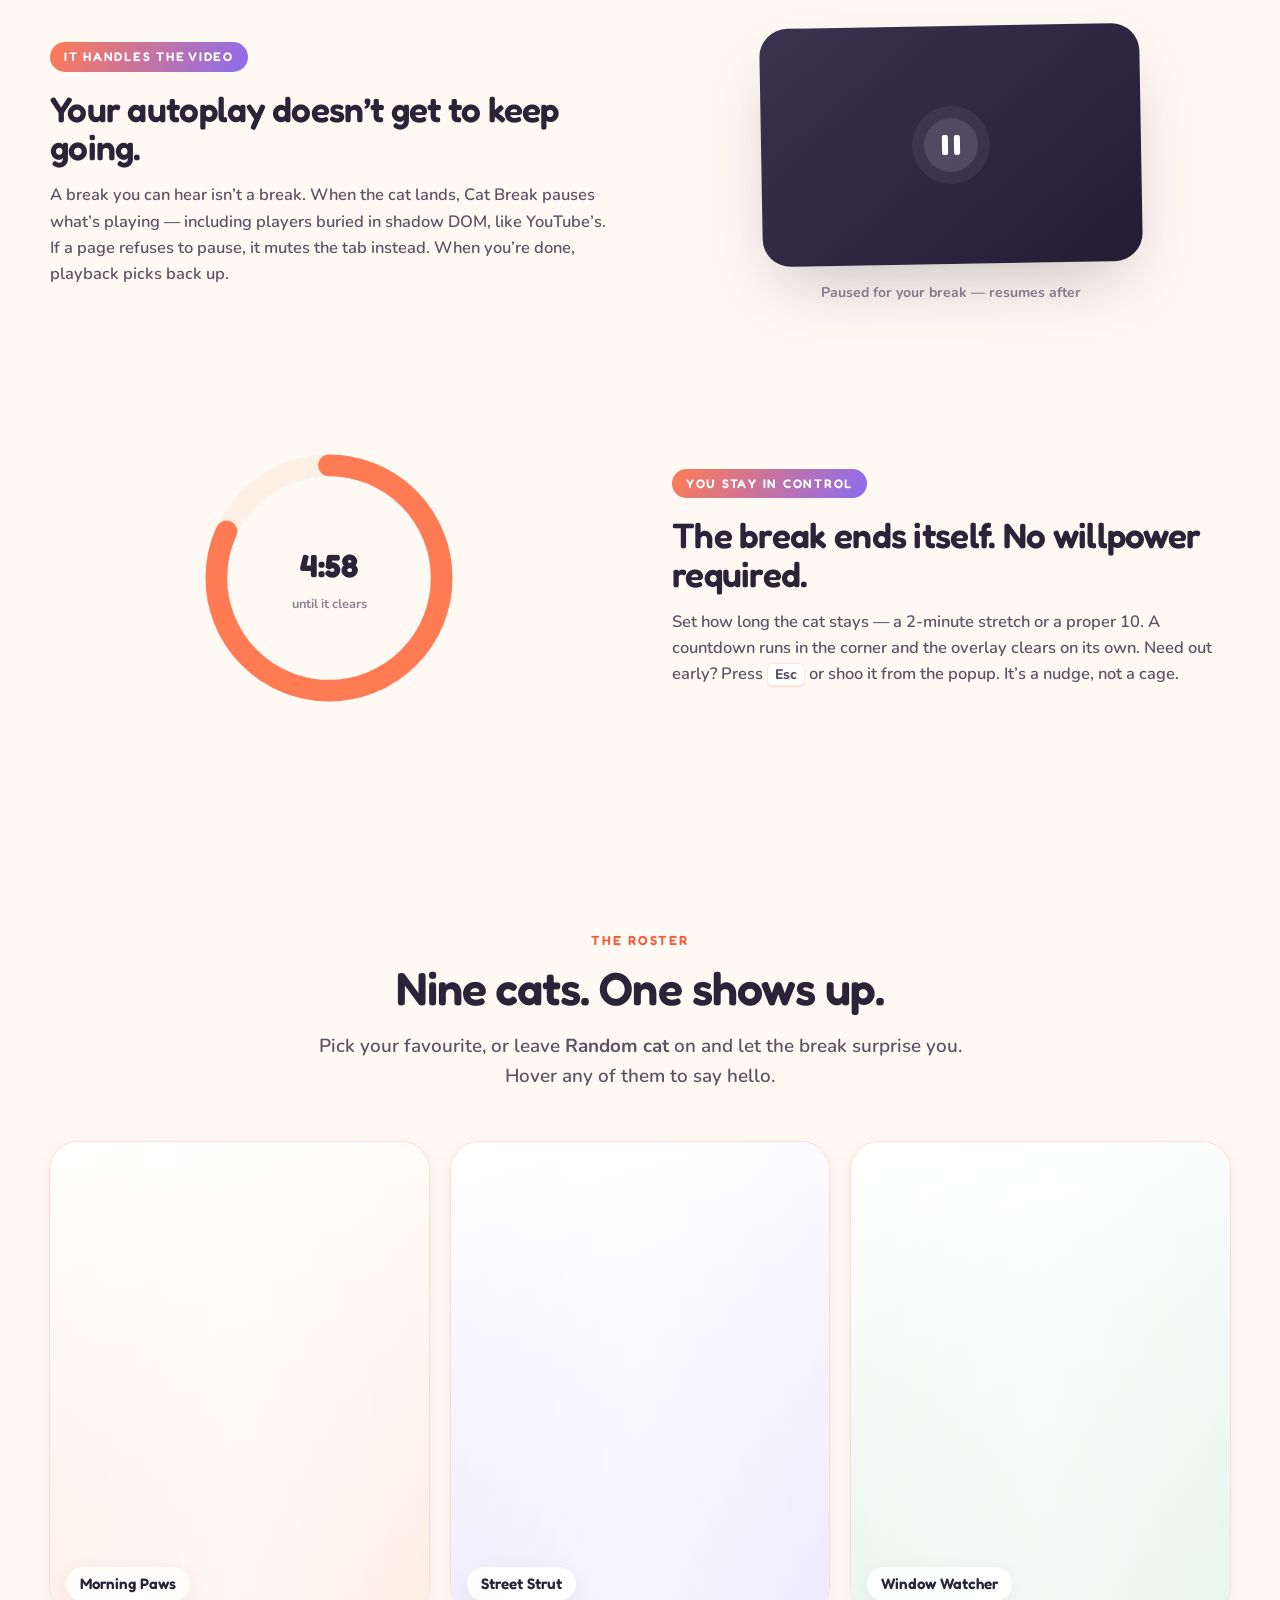
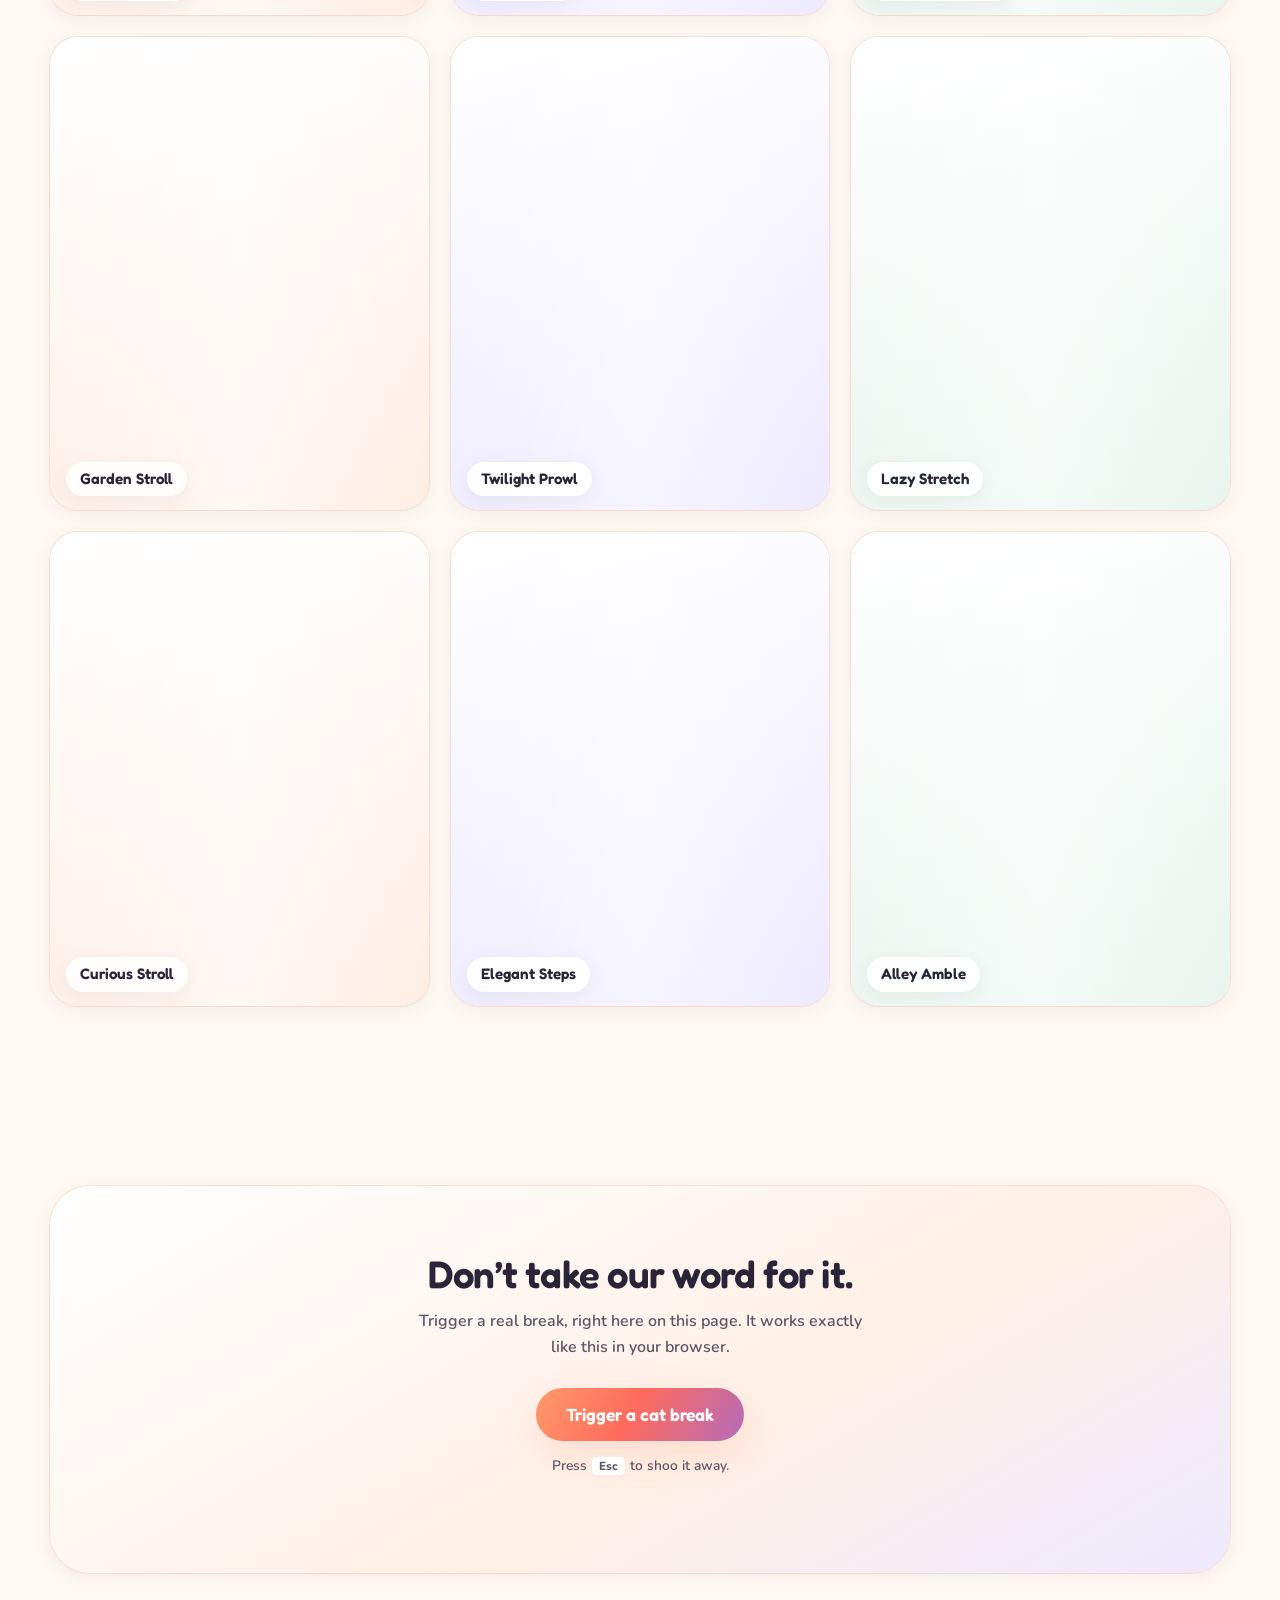
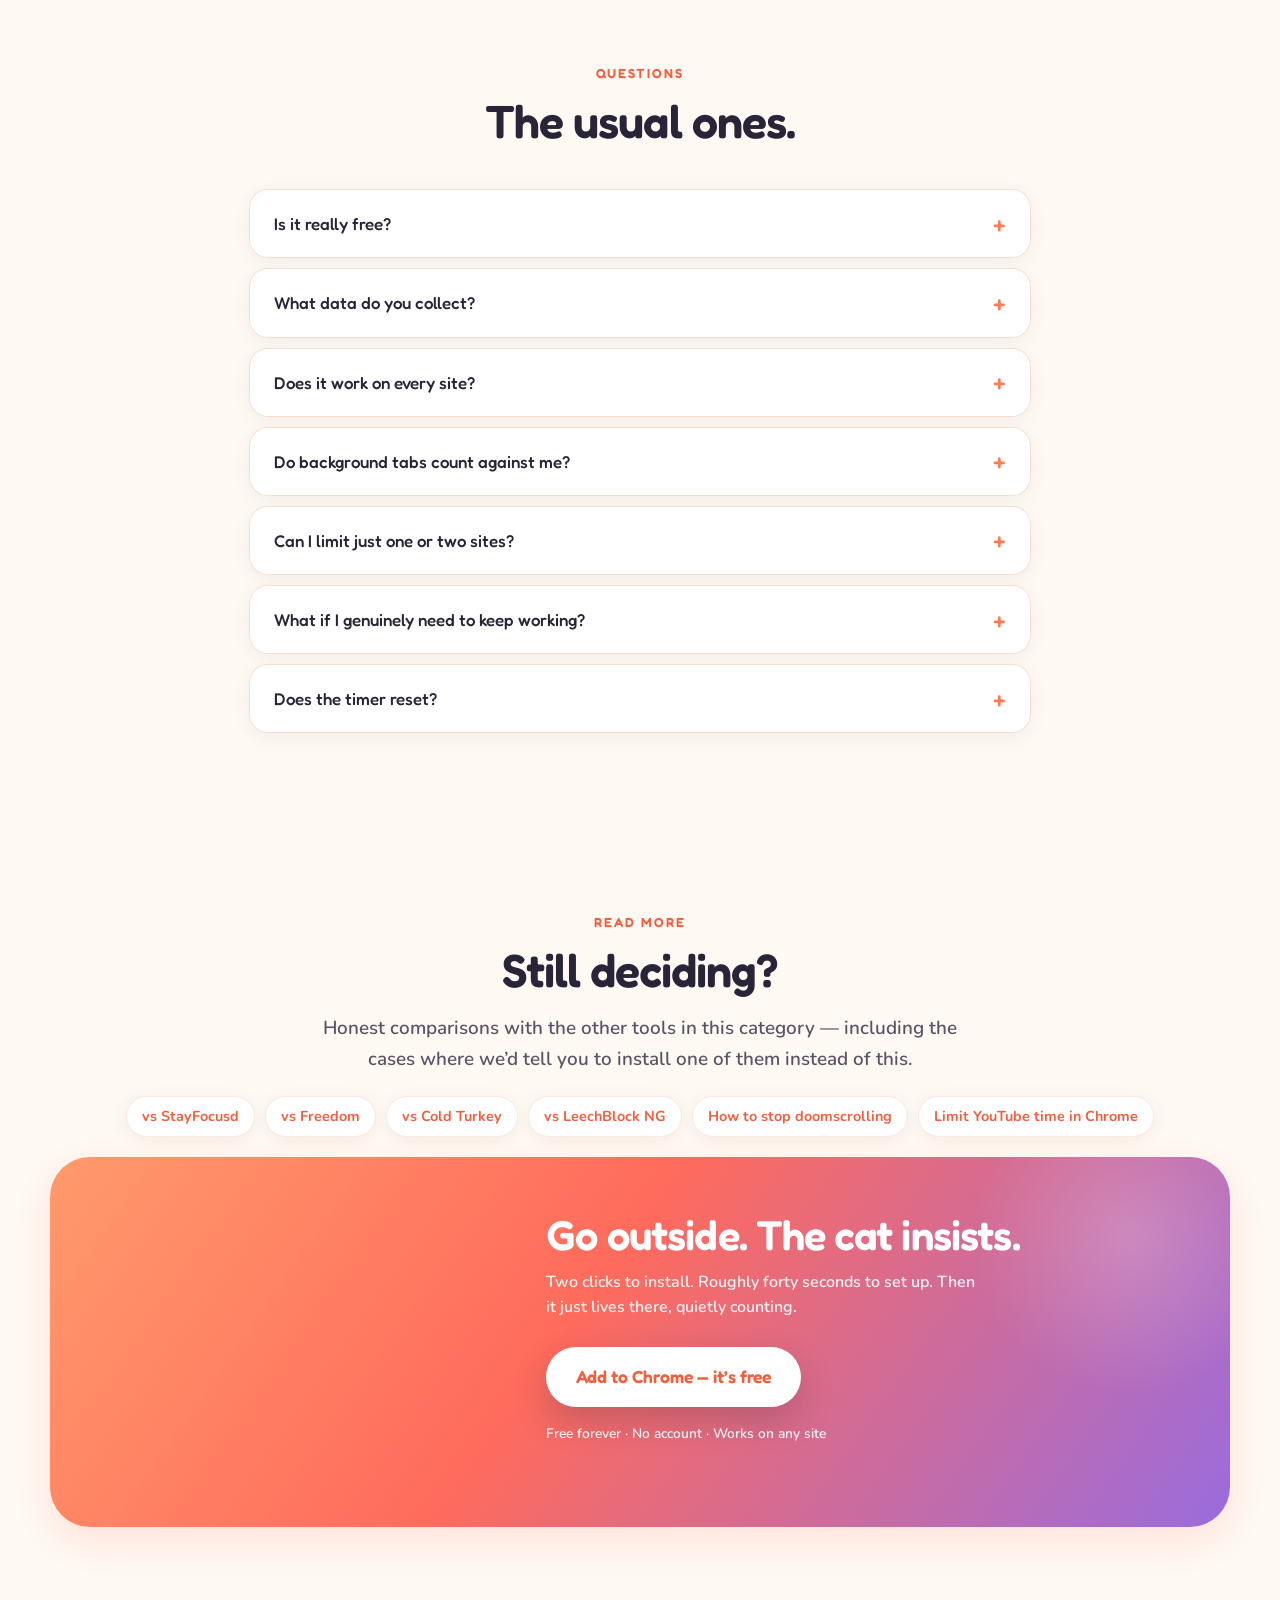
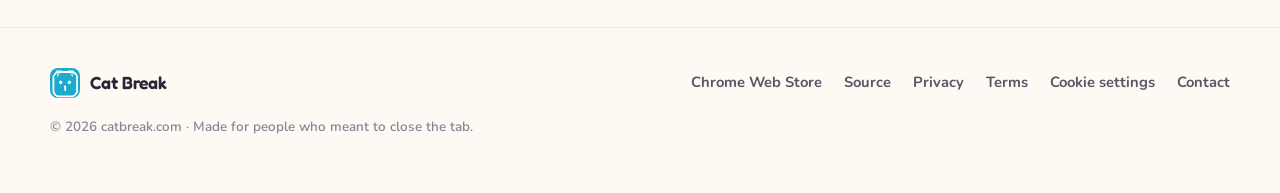
==== commit 4b6eece3: "fix(website): last "reports nothing" claims, including the cookie banner The cookie banner told ever" ====
--- a/website/index.html
+++ b/website/index.html
@@ -36,7 +36,7 @@
 
 <!-- Google Analytics is loaded by consent.js, and ONLY after the visitor allows it.
      Nothing is set on first paint. Measures catbreak.com only — the extension
-     still reports nothing anywhere. See privacy.html. -->
+     sends only anonymous usage counts, never browsing history. See privacy.html. -->
 <script src="consent.js"></script>
 
 <!-- Vercel Web Analytics: cookieless and consent-free, so it counts every
@@ -213,7 +213,7 @@
       <ul class="trust reveal" style="--d:300ms">
         <li>No account</li>
         <li>No ads</li>
-        <li>Your browsing never leaves your device</li>
+        <li>Your browsing history never leaves your device</li>
         <li>Open source</li>
       </ul>
     </div>
